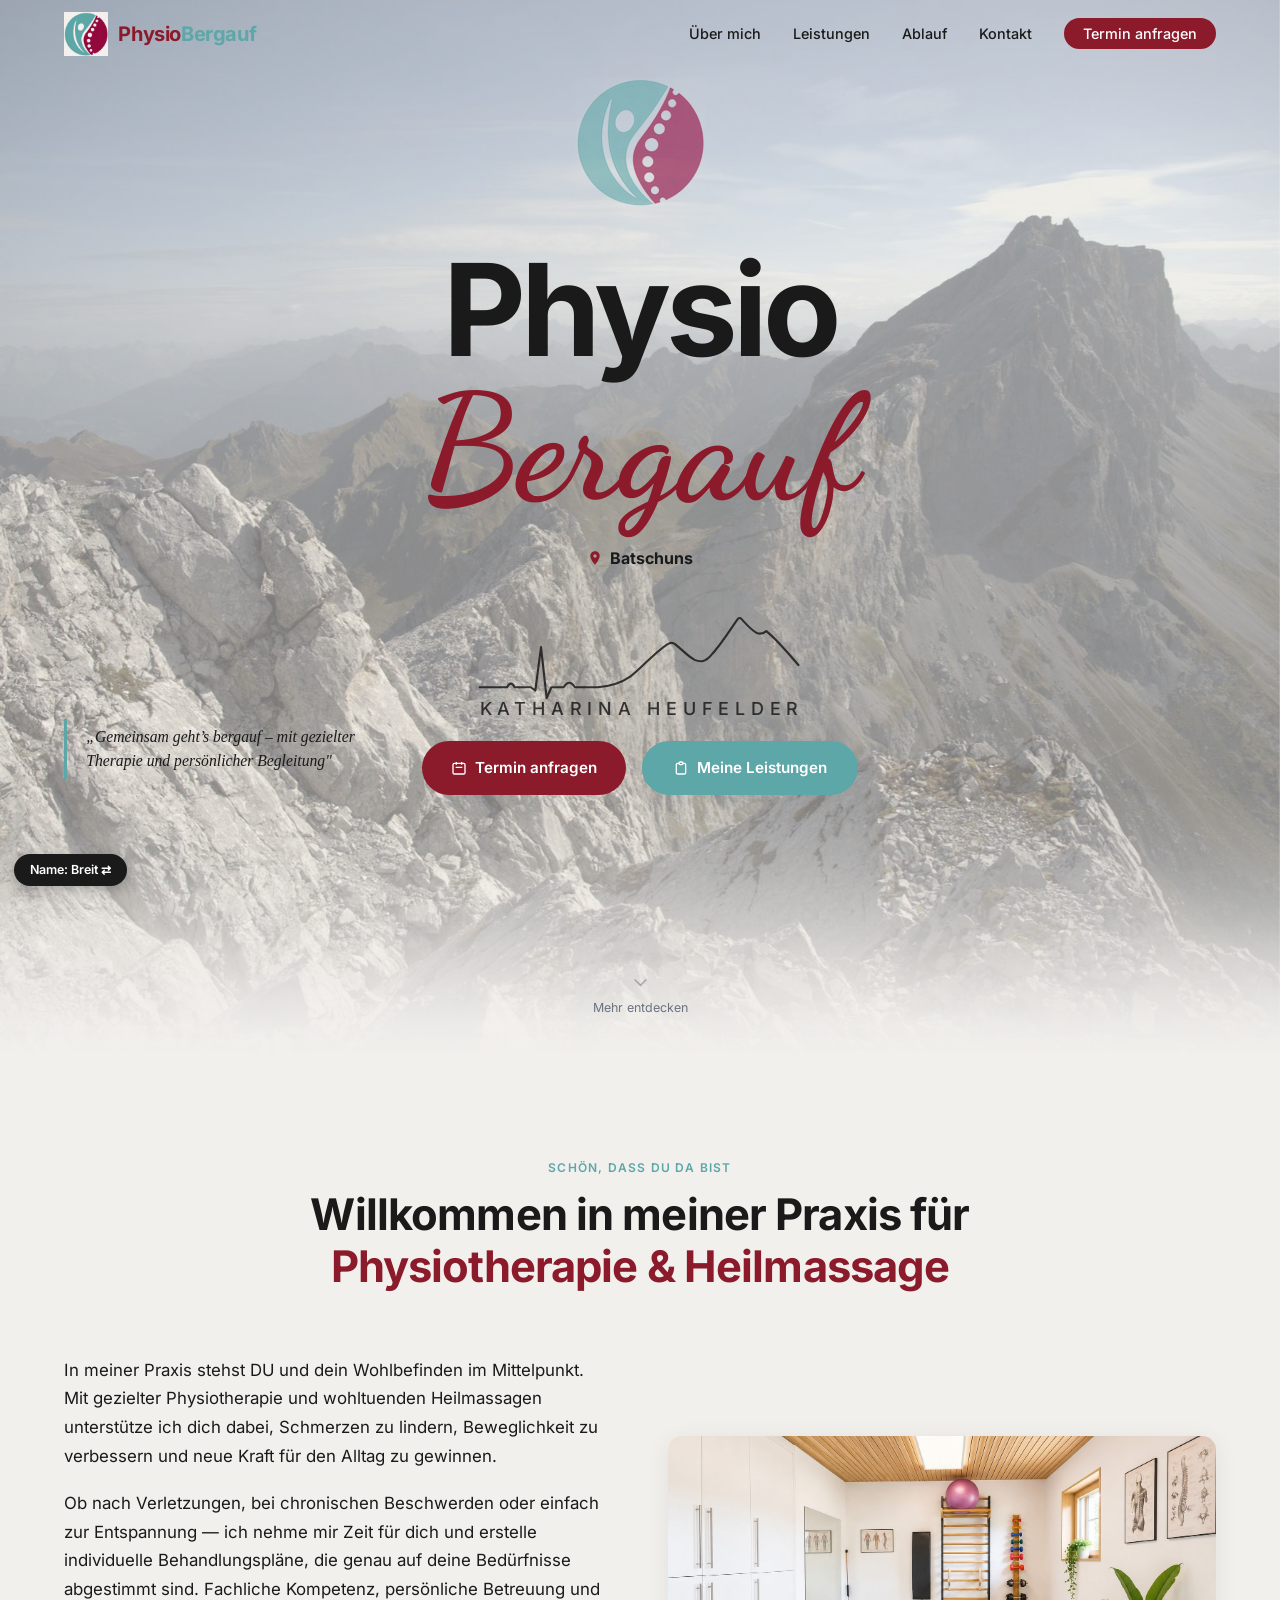
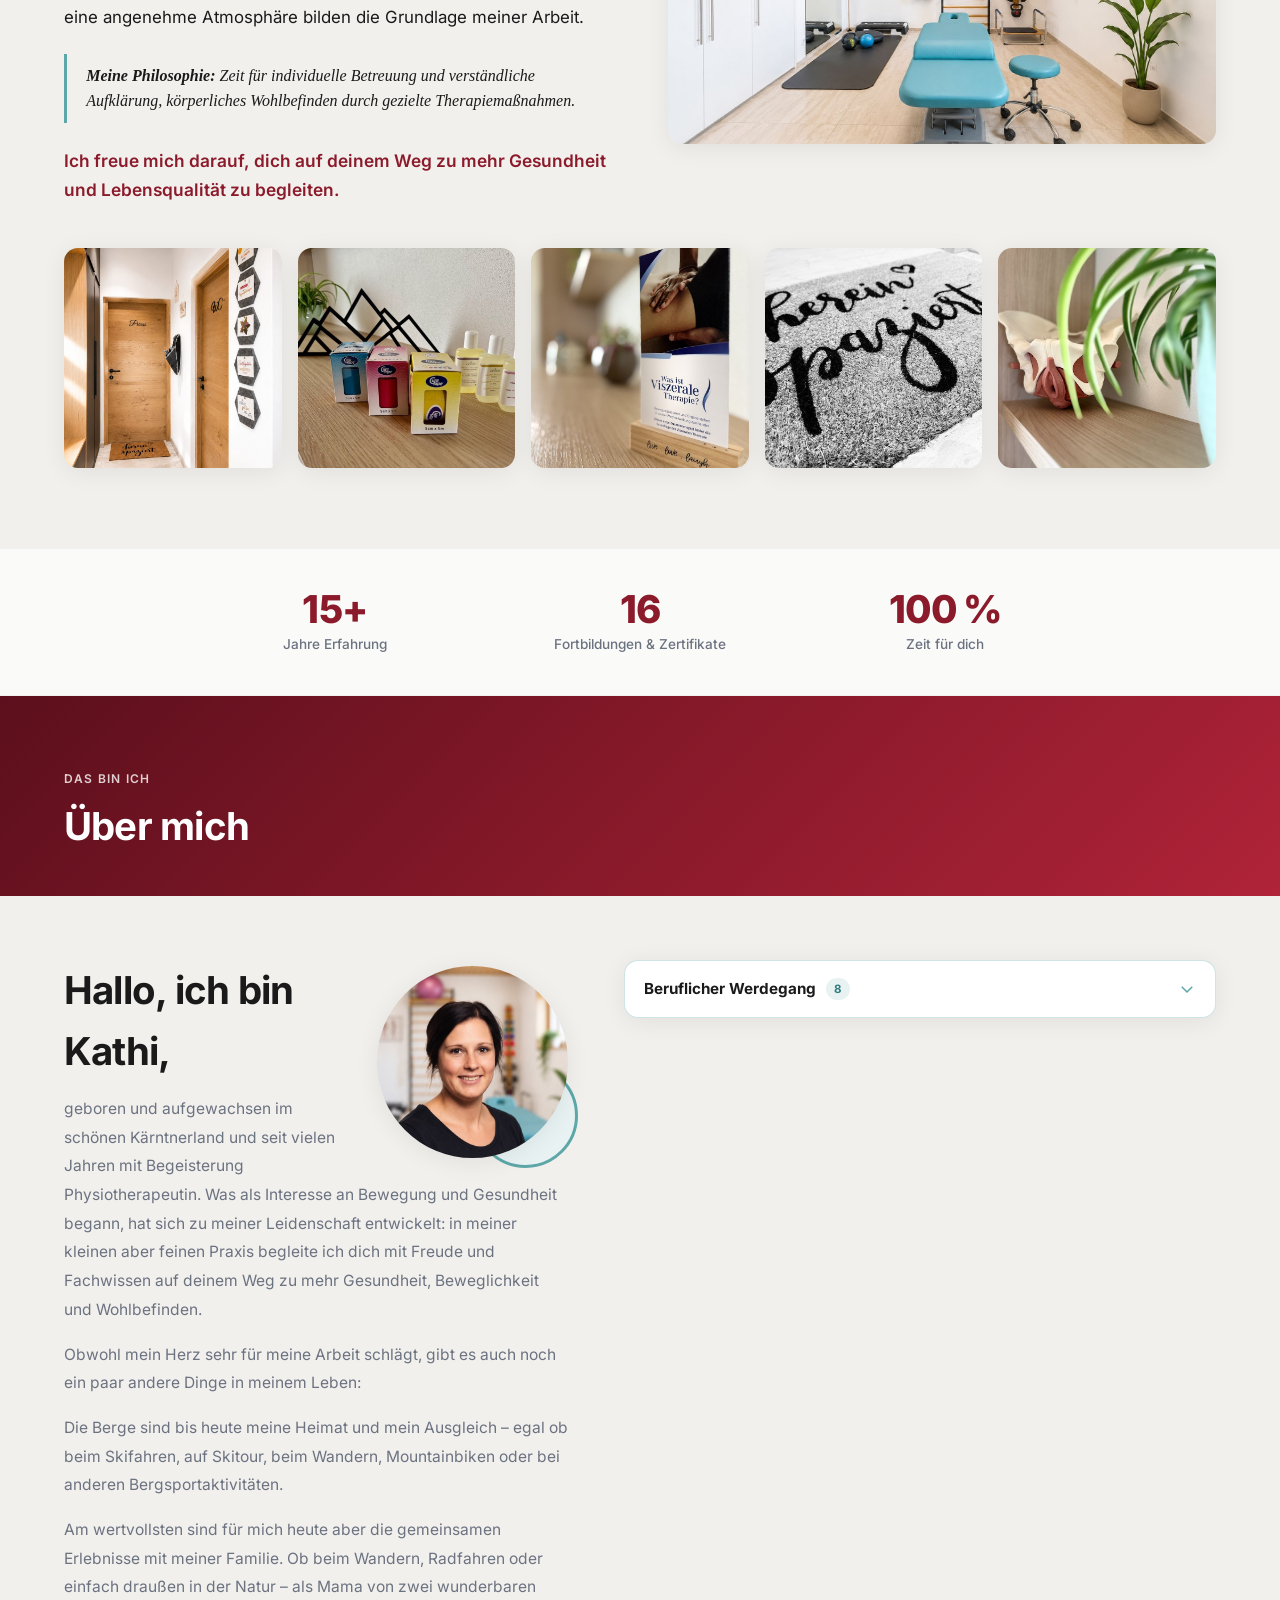
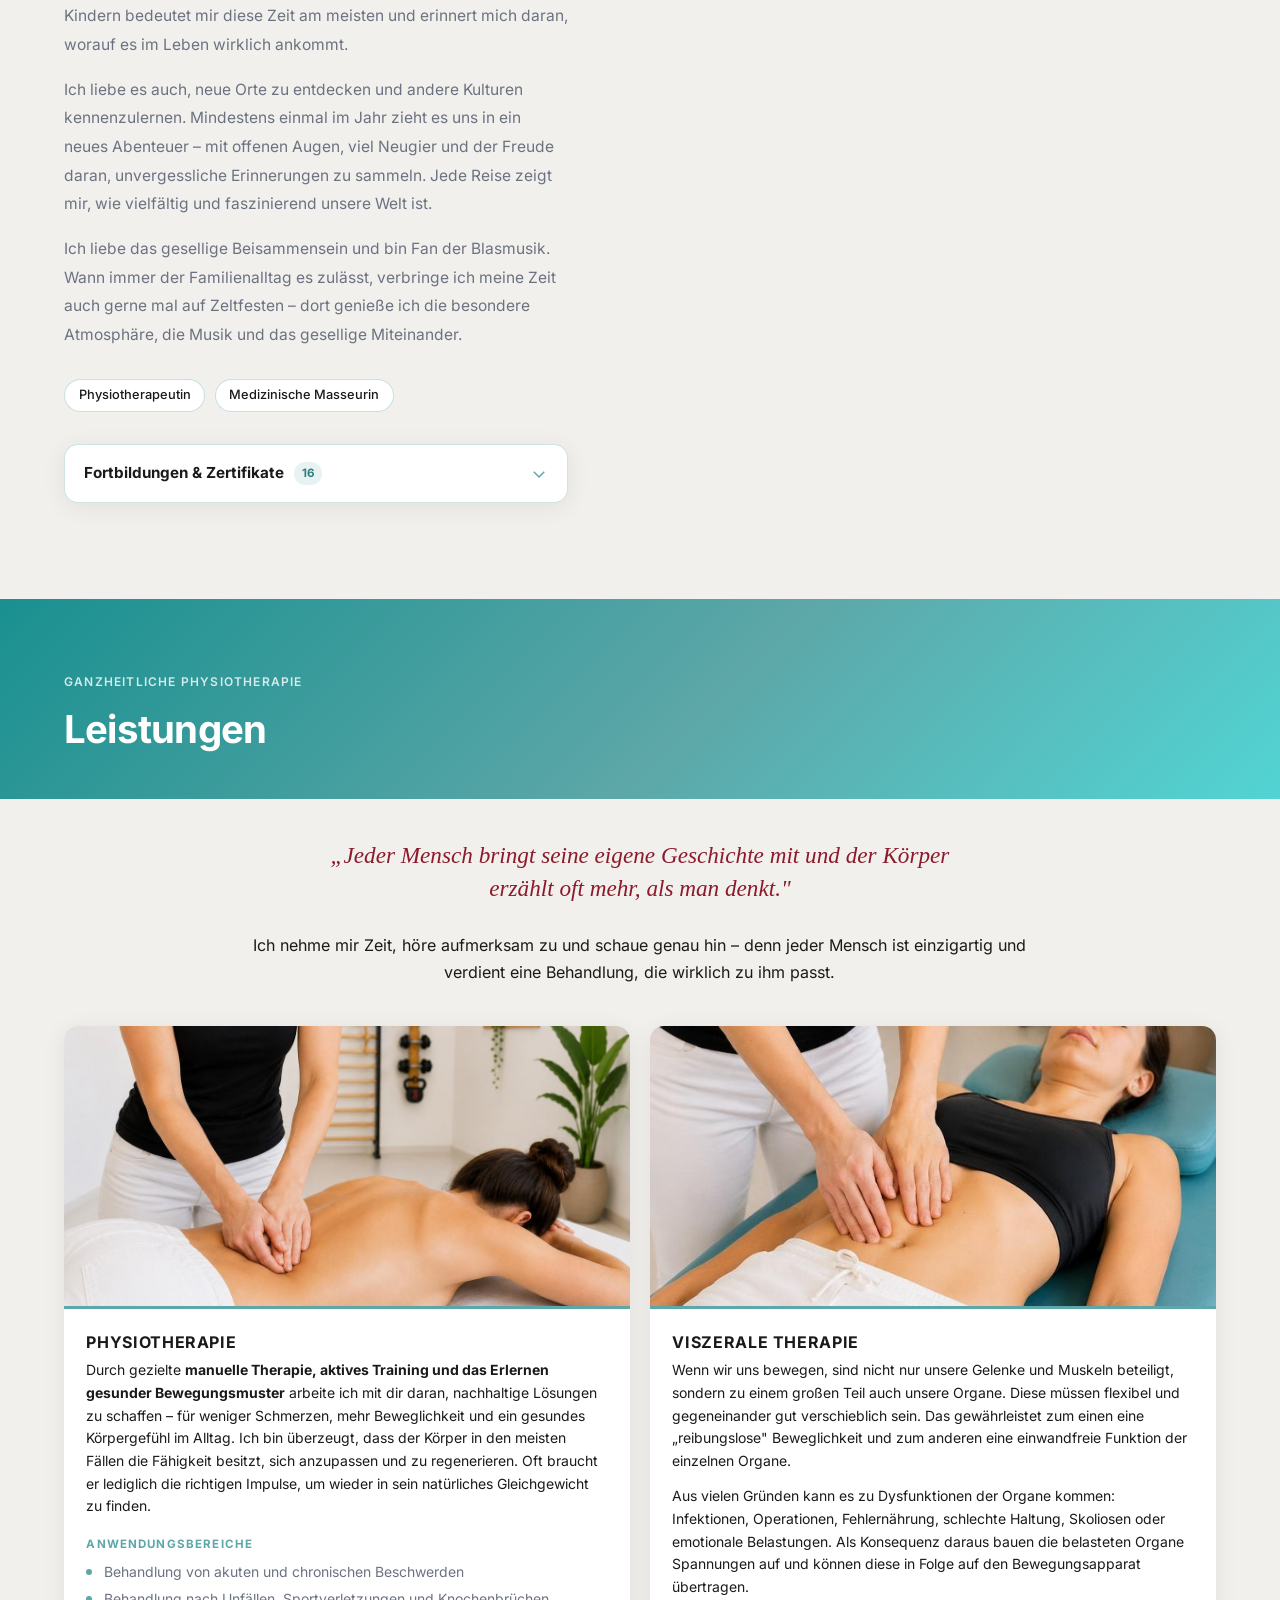
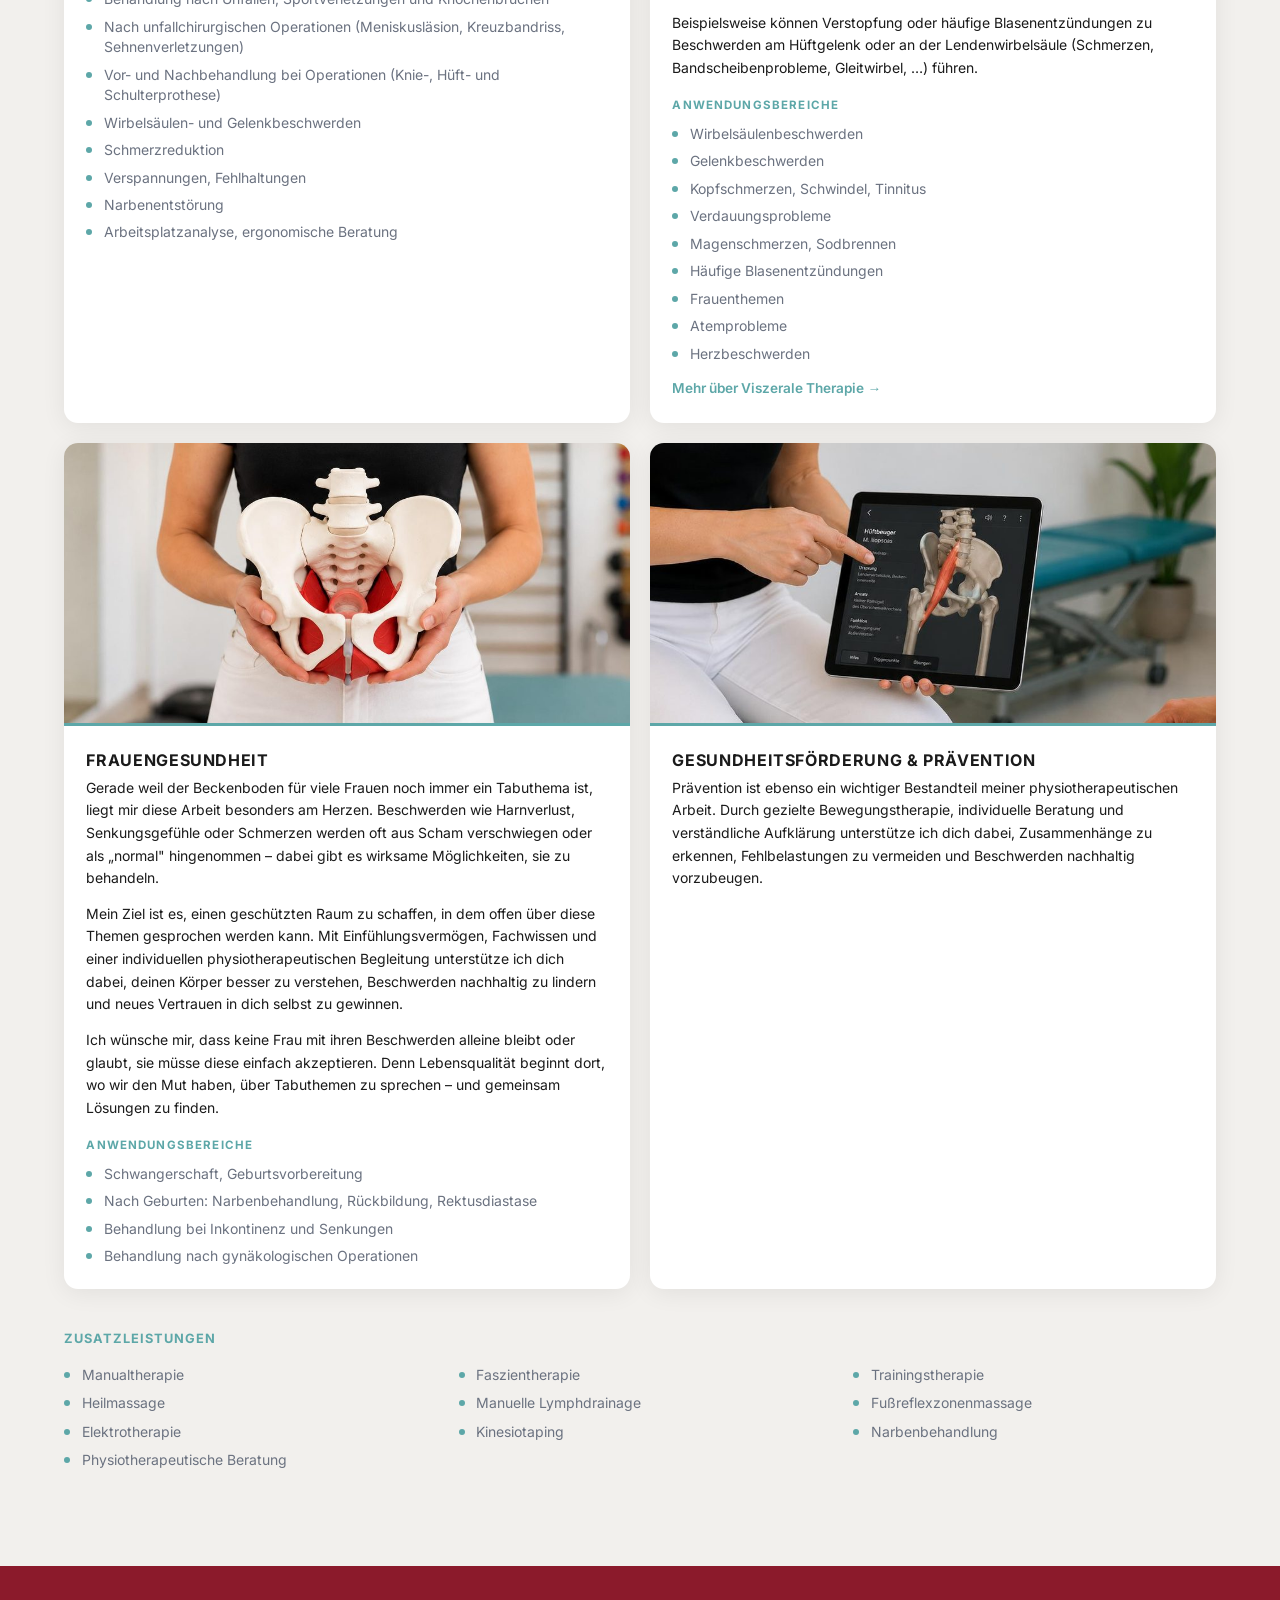
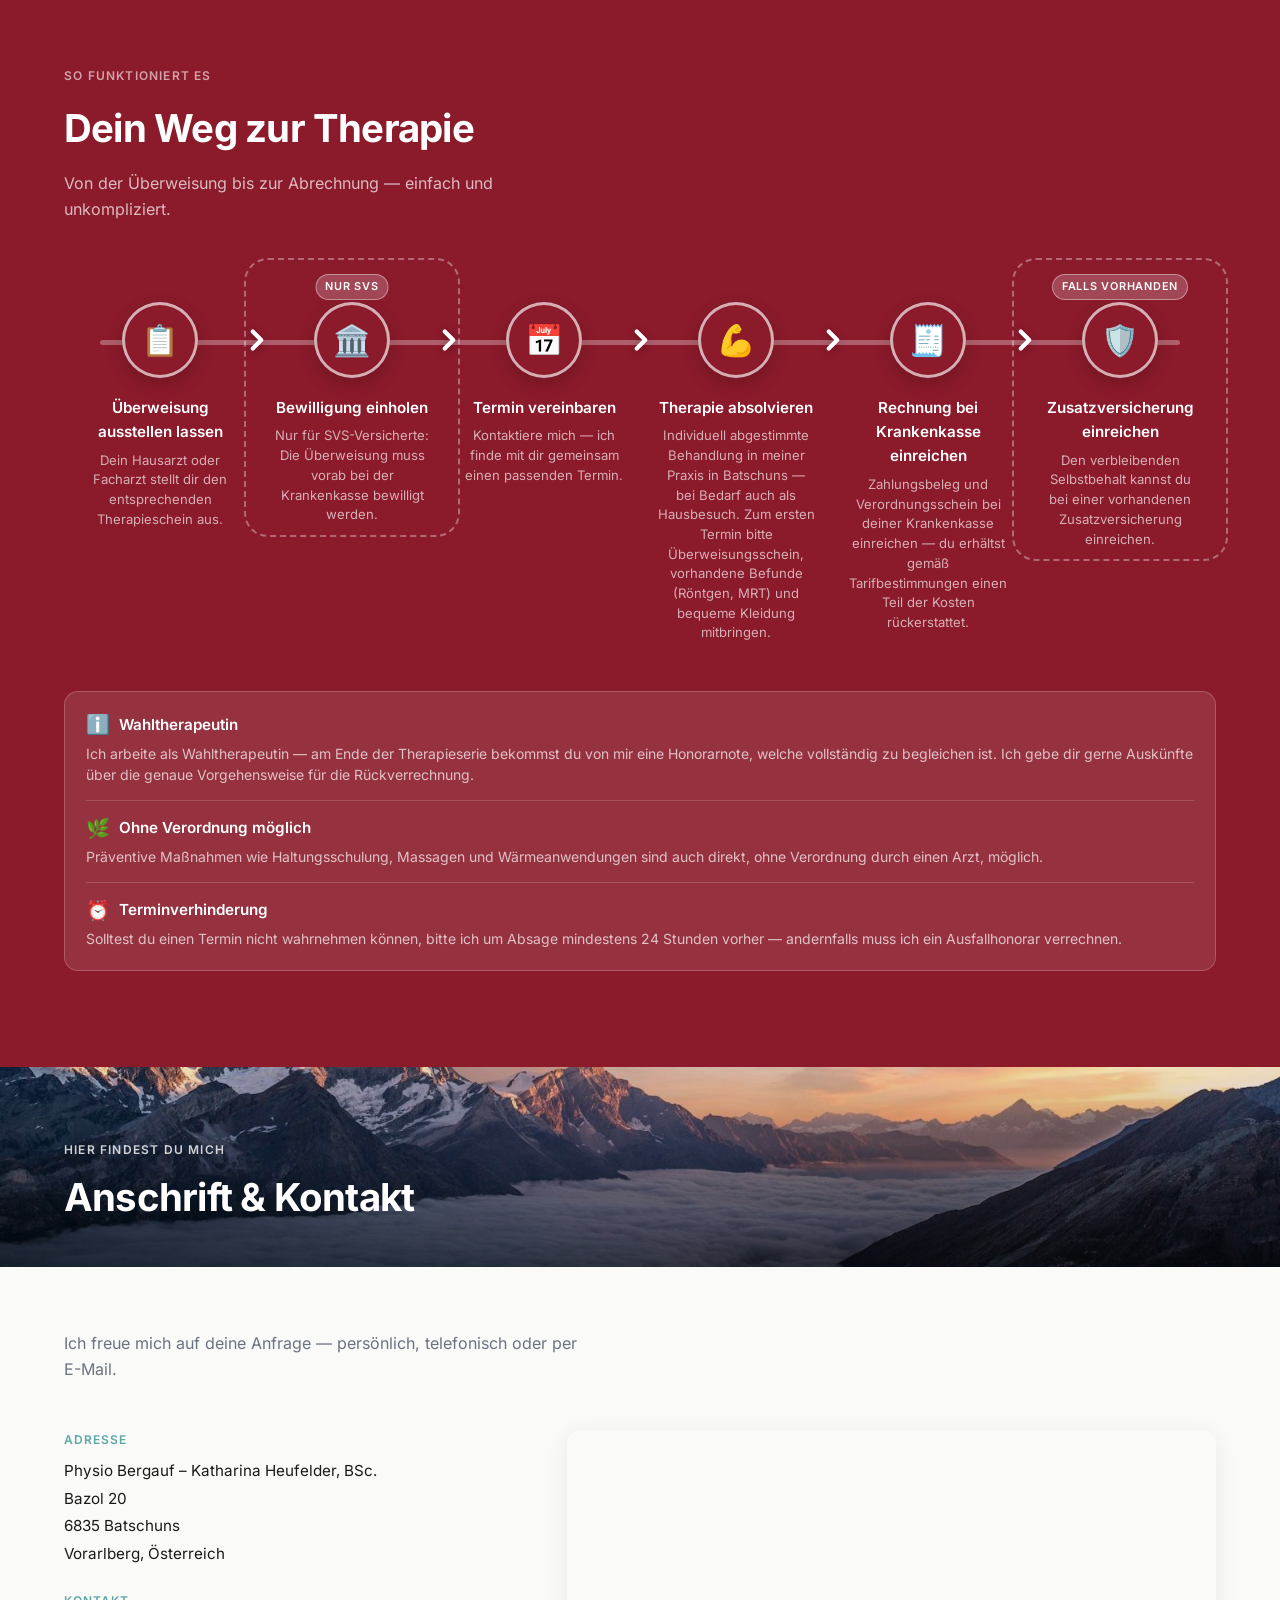
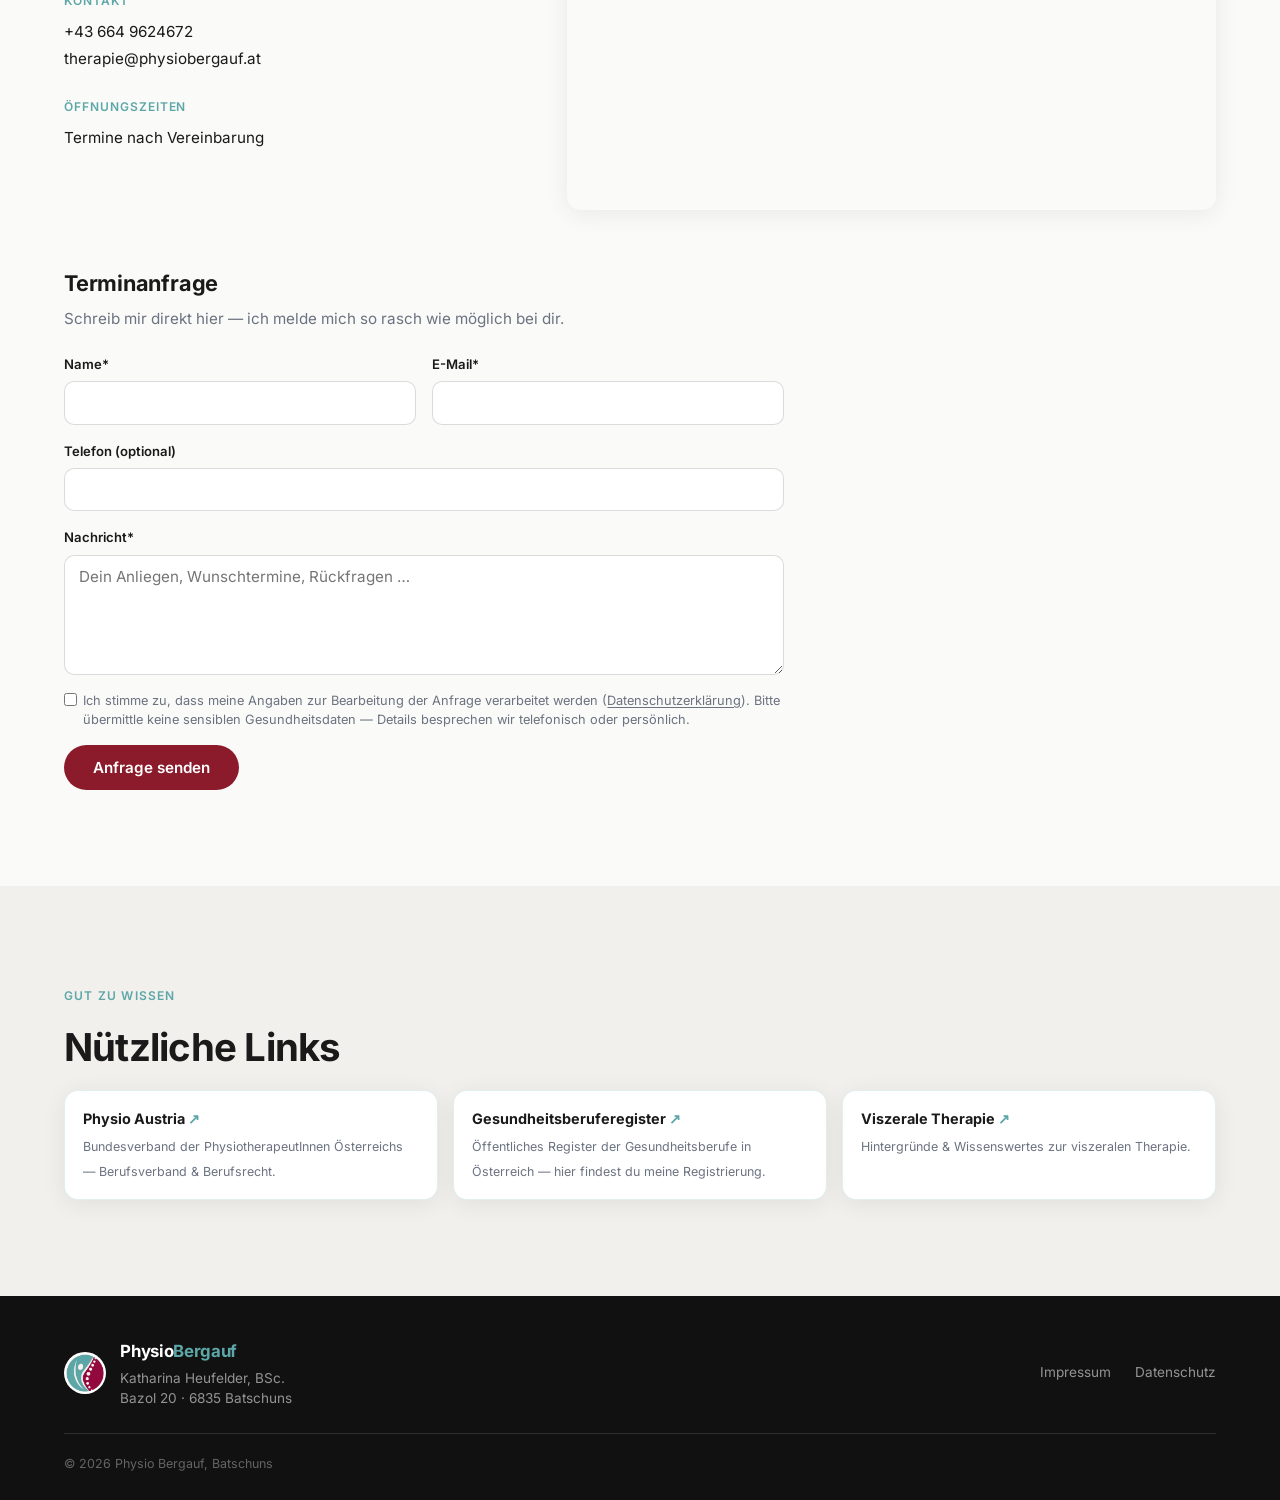
==== website/index.html @ c1986dfb "Variante B: Name auf Hoehe des Anstiegsbeginns (y=185) Co-Authored-By: Claude Fable 5 <noreply@anthr" ====
<!DOCTYPE html>
<html lang="de">
<head>
  <meta charset="UTF-8" />
  <meta name="viewport" content="width=device-width, initial-scale=1.0" />
  <title>Physio Bergauf – Physiotherapie in Batschuns</title>
  <meta name="description" content="Physio Bergauf – Praxis für Physiotherapie & Heilmassage in Batschuns, Vorarlberg. Katharina Heufelder, BSc. Wahltherapeutin · alle Kassen · Hausbesuche möglich." />
  <link rel="icon" type="image/png" href="img/logo.png" />
  <link rel="apple-touch-icon" href="img/logo.png" />
  <!-- Open Graph -->
  <meta property="og:type" content="website" />
  <meta property="og:title" content="Physio Bergauf – Physiotherapie & Heilmassage in Batschuns" />
  <meta property="og:description" content="Praxis für Physiotherapie & Heilmassage in Batschuns, Vorarlberg. Wahltherapeutin · alle Kassen · Hausbesuche möglich." />
  <meta property="og:image" content="https://berndheufelder.github.io/PHYSIObergauf/img/og-hero.jpg" />
  <meta property="og:image:width" content="1200" />
  <meta property="og:image:height" content="630" />
  <meta property="og:url" content="https://berndheufelder.github.io/PHYSIObergauf/" />
  <meta property="og:locale" content="de_AT" />
  <!-- fonts are self-hosted via css/styles.css (no Google Fonts requests) -->
  <link rel="stylesheet" href="css/styles.css?v=44" />
  <script type="application/ld+json">
  {
    "@context": "https://schema.org",
    "@type": "MedicalBusiness",
    "name": "Physio Bergauf – Katharina Heufelder",
    "description": "Praxis für Physiotherapie & Heilmassage in Batschuns, Vorarlberg",
    "url": "https://berndheufelder.github.io/PHYSIObergauf/",
    "image": "https://berndheufelder.github.io/PHYSIObergauf/img/hero.jpg",
    "logo": "https://berndheufelder.github.io/PHYSIObergauf/img/logo.png",
    "telephone": "+43 664 9624672",
    "email": "therapie@physiobergauf.at",
    "address": {
      "@type": "PostalAddress",
      "streetAddress": "Bazol 20",
      "addressLocality": "Batschuns",
      "postalCode": "6835",
      "addressRegion": "Vorarlberg",
      "addressCountry": "AT"
    },
    "geo": { "@type": "GeoCoordinates", "latitude": 47.280372, "longitude": 9.666690 },
    "medicalSpecialty": "Physiotherapy"
  }
  </script>
</head>
<body>
  <span id="nav-sentinel" aria-hidden="true"></span>

  <!-- ── Nav ── -->
  <nav id="navbar">
    <a href="#" class="nav-logo" aria-label="Physio Bergauf — zum Seitenanfang">
      <img src="img/logo.png" alt="" width="44" height="44" />
      <span class="nav-logo-text">Physio<em>Bergauf</em></span>
    </a>
    <ul class="nav-links" id="navLinks">
      <li><a href="#ueber-mich">Über mich</a></li>
      <li><a href="#leistungen">Leistungen</a></li>
      <li><a href="#ablauf">Ablauf</a></li>
      <li><a href="#kontakt">Kontakt</a></li>
      <li><a href="#terminanfrage" class="nav-cta">Termin anfragen</a></li>
    </ul>
    <button class="burger" id="burger" aria-label="Menü öffnen">
      <span></span><span></span><span></span>
    </button>
  </nav>

  <!-- ── Hero ── -->
  <section id="hero">
    <!-- background mountain image (vintage filter baked into the file) -->
    <div class="hero-bg">
      <img src="img/hero.jpg" alt="Bergpanorama Sommer" width="2000" height="1333" fetchpriority="high" decoding="async" />
    </div>

    <!-- centered stacked content (Bold layout) -->
    <div class="hero-content">
      <img class="hero-logo-outline" src="img/logo-fill-trans.png" width="256" height="256" alt="" decoding="async" />
      <h1>Physio<em>Bergauf</em></h1>
      <div class="hero-loc">
        <svg width="16" height="16" fill="currentColor" viewBox="0 0 24 24"><path d="M12 2C8.13 2 5 5.13 5 9c0 5.25 7 13 7 13s7-7.75 7-13c0-3.87-3.13-7-7-7zm0 9.5A2.5 2.5 0 1112 6.5a2.5 2.5 0 010 5z"/></svg>
        Batschuns
      </div>
      <!-- Puls-Linie geht in Bergsilhouette über — Gesundheit trifft Bergauf -->
      <svg class="hero-art" viewBox="0 0 700 252" fill="none" aria-hidden="true">
        <path d="M10 185 H68
                 Q76 170 84 185 H118
                 L128 192 L140 100 L152 208 L162 185 H188
                 Q200 166 212 185 H260
                 C290 183 310 176 330 162
                 C355 143 380 112 408 94
                 C414 90 420 90 425 94
                 C440 106 452 120 466 127
                 C480 133 488 130 500 118
                 C520 97 538 68 556 42
                 C559 38 562 37 565 40
                 C576 52 586 64 598 70
                 C606 73 612 71 618 66
                 C640 84 664 112 686 138"
              stroke="#1A1A1A" stroke-width="4.5" stroke-linecap="round" stroke-linejoin="round" />
        <!-- Name-Varianten (Toggle unten links): A breit unter der Linie, B unterm Berg rechts -->
        <text class="hero-art-name art-name-a" x="10" y="243" textLength="676" lengthAdjust="spacing">KATHARINA HEUFELDER</text>
        <text class="hero-art-name art-name-b" x="686" y="185" text-anchor="end" textLength="346" lengthAdjust="spacing">KATHARINA HEUFELDER</text>
      </svg>
      <div class="btn-group">
        <a href="#terminanfrage" class="btn-primary">
          <svg width="16" height="16" fill="none" stroke="currentColor" stroke-width="2" viewBox="0 0 24 24"><path d="M8 7V3m8 4V3m-9 8h10M5 21h14a2 2 0 002-2V7a2 2 0 00-2-2H5a2 2 0 00-2 2v12a2 2 0 002 2z"/></svg>
          Termin anfragen
        </a>
        <a href="#leistungen" class="btn-secondary">
          <svg width="16" height="16" fill="none" stroke="currentColor" stroke-width="2" viewBox="0 0 24 24"><path d="M9 5H7a2 2 0 00-2 2v12a2 2 0 002 2h10a2 2 0 002-2V7a2 2 0 00-2-2h-2M9 5a2 2 0 002 2h2a2 2 0 002-2M9 5a2 2 0 012-2h2a2 2 0 012 2"/></svg>
          Meine Leistungen
        </a>
      </div>
    </div>

    <blockquote class="hero-quote-box">„Gemeinsam geht’s bergauf – mit gezielter Therapie und persönlicher Begleitung"</blockquote>

    <a href="#willkommen" class="hero-scroll">
      <svg width="20" height="20" fill="none" stroke="currentColor" stroke-width="2" viewBox="0 0 24 24"><path d="M19 9l-7 7-7-7"/></svg>
      Mehr entdecken
    </a>
  </section>

  <!-- ── Willkommen ── -->
  <section id="willkommen" class="collapsible">
    <div class="willkommen-content">
      <div class="willkommen-head">
        <div class="section-label">Schön, dass du da bist</div>
        <h2 class="section-title willkommen-title">Willkommen in meiner Praxis für<br><em>Physiotherapie &amp; Heilmassage</em></h2>
      </div>
      <div class="willkommen-img">
        <img src="img/praxis-raum.jpg" width="1536" height="1024" loading="lazy" decoding="async"
          alt="Heller Behandlungsraum der Praxis Physio Bergauf mit Therapieliege und Sprossenwand" />
      </div>
      <div class="willkommen-text">
        <p class="more-text">In meiner Praxis stehst DU und dein Wohlbefinden im Mittelpunkt. Mit gezielter Physiotherapie und wohltuenden Heilmassagen unterstütze ich dich dabei, Schmerzen zu lindern, Beweglichkeit zu verbessern und neue Kraft für den Alltag zu gewinnen.</p>
        <p class="more-text">Ob nach Verletzungen, bei chronischen Beschwerden oder einfach zur Entspannung — ich nehme mir Zeit für dich und erstelle individuelle Behandlungspläne, die genau auf deine Bedürfnisse abgestimmt sind. Fachliche Kompetenz, persönliche Betreuung und eine angenehme Atmosphäre bilden die Grundlage meiner Arbeit.</p>
        <blockquote class="einstein-quote"><strong>Meine Philosophie:</strong> Zeit für individuelle Betreuung und verständliche Aufklärung, körperliches Wohlbefinden durch gezielte Therapiemaßnahmen.</blockquote>
        <p class="willkommen-cta more-text">Ich freue mich darauf, dich auf deinem Weg zu mehr Gesundheit und Lebensqualität zu begleiten.</p>
      </div>
    </div>
    <!-- kleine Praxis-Galerie: volle Sektionsbreite; mobil eingeklappt (Mehr zeigen) -->
    <div class="willkommen-gallery" id="praxisGalerie">
      <img src="img/galerie-eingang.jpg" width="765" height="1020" loading="lazy" decoding="async"
        alt="Eingangsbereich der Praxis Physio Bergauf mit Praxistür und Fußmatte" />
      <img src="img/galerie-tape-oele.jpg" width="1100" height="825" loading="lazy" decoding="async"
        alt="Kinesiotapes und Massageöle in der Praxis" />
      <img src="img/galerie-viszeral-flyer.jpg" width="765" height="1020" loading="lazy" decoding="async"
        alt="Infoflyer: Was ist Viszerale Therapie?" />
      <img src="img/galerie-fussmatte.jpg" width="1100" height="825" loading="lazy" decoding="async"
        alt="Fußmatte mit der Aufschrift „herein spaziert" im Eingangsbereich" />
      <img src="img/galerie-beckenmodell.jpg" width="765" height="1020" loading="lazy" decoding="async"
        alt="Anatomisches Beckenmodell im Regal der Praxis" />
    </div>
    <button type="button" class="gallery-toggle" id="galleryToggle" aria-expanded="false" aria-controls="praxisGalerie">Mehr zeigen</button>
    <!-- klappt Texte + Galerie gemeinsam auf; steht aufgeklappt unter der Galerie -->
    <button class="text-toggle" type="button" data-target="willkommen" aria-expanded="false">Mehr anzeigen</button>
  </section>

  <!-- ── Fakten ── -->
  <section id="fakten">
    <div class="fakten-grid">
      <div class="fakten-item"><strong>15+</strong><span>Jahre Erfahrung</span></div>
      <div class="fakten-item"><strong>16</strong><span>Fortbildungen &amp; Zertifikate</span></div>
      <div class="fakten-item"><strong>100&thinsp;%</strong><span>Zeit für dich</span></div>
    </div>
  </section>

  <!-- ── Über mich ── -->
  <section id="ueber-mich" class="has-banner map-bg collapsible">
    <div class="section-banner banner-red">
      <div class="section-banner-overlay">
        <div class="section-label">Das bin ich</div>
        <h2 class="section-title">Über mich</h2>
      </div>
    </div>
    <!-- Handy: rundes Porträt statt Breitbanner -->
    <div class="ueber-portrait-mobile">
      <img src="img/portrait-kathi.jpg" width="600" height="600" loading="lazy" decoding="async"
        alt="Kathi in ihrer Praxis – Physiotherapeutin, Physio Bergauf" />
    </div>
    <div class="ueber-grid">
      <div class="ueber-textcol">
        <div class="ueber-text">
          <!-- Porträt rechts vom Text (ab Tablet); Handy zeigt stattdessen das runde Porträt -->
          <div class="ueber-portrait-float">
            <img src="img/portrait-kathi.jpg" width="600" height="600" loading="lazy" decoding="async"
              alt="Kathi in ihrer Praxis – Physiotherapeutin, Physio Bergauf" />
          </div>
          <!-- Kurzvorstellung: nur mobil im eingeklappten Zustand sichtbar -->
          <p class="ueber-intro-kurz">Ich bin Katharina Heufelder,<br>Physiotherapeutin und Medizinische Masseurin in Batschuns mit den Schwerpunkten Orthopädie, Traumatologie und Unfallchirurgie, Viszerale Therapie und Frauengesundheit.</p>
          <h2 class="section-title ueber-greeting more-text">Hallo, ich bin Kathi,</h2>
          <p class="more-text">geboren und aufgewachsen im schönen Kärntnerland und seit vielen Jahren mit Begeisterung Physiotherapeutin. Was als Interesse an Bewegung und Gesundheit begann, hat sich zu meiner Leidenschaft entwickelt: in meiner kleinen aber feinen Praxis begleite ich dich mit Freude und Fachwissen auf deinem Weg zu mehr Gesundheit, Beweglichkeit und Wohlbefinden.</p>
          <p class="more-text">Obwohl mein Herz sehr für meine Arbeit schlägt, gibt es auch noch ein paar andere Dinge in meinem Leben:</p>
          <p class="more-text">Die Berge sind bis heute meine Heimat und mein Ausgleich – egal ob beim Skifahren, auf Skitour, beim Wandern, Mountainbiken oder bei anderen Bergsportaktivitäten.</p>
          <p class="more-text">Am wertvollsten sind für mich heute aber die gemeinsamen Erlebnisse mit meiner Familie. Ob beim Wandern, Radfahren oder einfach draußen in der Natur – als Mama von zwei wunderbaren Kindern bedeutet mir diese Zeit am meisten und erinnert mich daran, worauf es im Leben wirklich ankommt.</p>
          <p class="more-text">Ich liebe es auch, neue Orte zu entdecken und andere Kulturen kennenzulernen. Mindestens einmal im Jahr zieht es uns in ein neues Abenteuer – mit offenen Augen, viel Neugier und der Freude daran, unvergessliche Erinnerungen zu sammeln. Jede Reise zeigt mir, wie vielfältig und faszinierend unsere Welt ist.</p>
          <p class="more-text">Ich liebe das gesellige Beisammensein und bin Fan der Blasmusik. Wann immer der Familienalltag es zulässt, verbringe ich meine Zeit auch gerne mal auf Zeltfesten – dort genieße ich die besondere Atmosphäre, die Musik und das gesellige Miteinander.</p>
          <div class="ueber-quals more-text">
            <span class="qual-tag">Physiotherapeutin</span>
            <span class="qual-tag">Medizinische Masseurin</span>
          </div>
        </div>
        <details class="fb">
          <summary>
            <span class="fb-title">Fortbildungen &amp; Zertifikate</span>
            <span class="fb-count">16</span>
            <svg class="fb-chevron" width="18" height="18" fill="none" stroke="currentColor" stroke-width="2" viewBox="0 0 24 24"><path d="M19 9l-7 7-7-7"/></svg>
          </summary>
          <ul class="fb-list">
            <li>Skoliotische Fehlhaltung – funktionelle Behandlungsansätze</li>
            <li>Narbenentstörung nach APM</li>
            <li>Medical Taping Concept</li>
            <li>Slingtraining UE &amp; OE</li>
            <li>Complex Core, Rumpfstabilisation in Training und Therapie</li>
            <li>Mulligan Concept Modul 1+2</li>
            <li>Manuelle Therapie nach Sachse, DGMM</li>
            <li>Fasziendistorsionsmodell nach Typaldos</li>
            <li>Innovative funktionelle Behandlungskonzepte für Fuß, oberes Sprunggelenk, Knie, Hüfte</li>
            <li>Viszerale Therapie &amp; integrative manuelle Behandlungsmethoden – Läsionskette Verdauungstrakt-Wirbelsäule</li>
            <li>Viszerale Therapie &amp; integrative manuelle Behandlungsmethoden – Läsionskette Thorax-BWS/HWS</li>
            <li>ESP Schulterrehabilitation</li>
            <li>Training nach der Geburt</li>
            <li>Geburtsvorbereitung</li>
            <li>Vaginale Palpation</li>
            <li>Hallux Valgus – ein multifaktorielles Bild</li>
          </ul>
        </details>
      </div>

      <div class="ueber-timelinecol">
        <div class="werdegang">
          <details class="fb">
            <summary>
              <span class="fb-title">Beruflicher Werdegang</span>
              <span class="fb-count">8</span>
              <svg class="fb-chevron" width="18" height="18" fill="none" stroke="currentColor" stroke-width="2" viewBox="0 0 24 24"><path d="M19 9l-7 7-7-7"/></svg>
            </summary>
            <ol class="vtl2">
            <li class="vtl2-year">
              <div class="vtl2-left"><div class="vtl2-item">Eigene Praxis für Physiotherapie &amp; Heilmassage in Batschuns <span class="dur">(seit 2025)</span></div></div>
              <span class="vtl2-marker">2025</span>
              <div class="vtl2-right"></div>
            </li>
            <li class="vtl2-year">
              <div class="vtl2-left"></div>
              <span class="vtl2-marker">2020/24</span>
              <div class="vtl2-right"><div class="vtl2-item">Babykarenz <span class="dur">(2020 und 2024)</span></div></div>
            </li>
            <li class="vtl2-year">
              <div class="vtl2-left"><div class="vtl2-item">Freiberufliche Tätigkeit · Gemeinschaftspraxis Physico in Innsbruck <span class="dur">(2016–2023)</span></div></div>
              <span class="vtl2-marker">2016</span>
              <div class="vtl2-right"></div>
            </li>
            <li class="vtl2-year">
              <div class="vtl2-left"></div>
              <span class="vtl2-marker">2016</span>
              <div class="vtl2-right"><div class="vtl2-item">Physiotherapeutische Betreuung SPG Innsbruck West <span class="dur">(2016)</span></div></div>
            </li>
            <li class="vtl2-year">
              <div class="vtl2-left"><div class="vtl2-item">Privatklinik Hochrum (Tirol) — stationär als auch ambulant, Praktikumskoordination <span class="dur">(2016–2020)</span></div></div>
              <span class="vtl2-marker">2016</span>
              <div class="vtl2-right"></div>
            </li>
            <li class="vtl2-year">
              <div class="vtl2-left"></div>
              <span class="vtl2-marker">2014</span>
              <div class="vtl2-right"><div class="vtl2-item">pka Innsbruck — ambulante Therapie, ambulante Wirbelsäulenreha &amp; Hausbesuche im Seniorenheim <span class="dur">(2014–2016)</span></div></div>
            </li>
            <li class="vtl2-year">
              <div class="vtl2-left"><div class="vtl2-item">Bachelorabschluss Physiotherapie · FH Gesundheit Tirol <span class="dur">(2011–2014)</span></div></div>
              <span class="vtl2-marker">2011</span>
              <div class="vtl2-right"></div>
            </li>
            <li class="vtl2-year">
              <div class="vtl2-left"></div>
              <span class="vtl2-marker">2010</span>
              <div class="vtl2-right"><div class="vtl2-item">Abschluss Med. Masseurin, med. Bademeister, Elektrotherapeutin · Ausbildungszentrum Bergler, Graz <span class="dur">(2010–2011)</span></div></div>
            </li>
            </ol>
          </details>
        </div>
      </div>
    </div>
    <!-- klappt Langtext + Werdegang + Fortbildungen gemeinsam auf (mobil) -->
    <button class="text-toggle" type="button" data-target="ueber-mich" aria-expanded="false">Mehr anzeigen</button>
  </section>

  <!-- ── Leistungen ── -->
  <section id="leistungen" class="has-banner">
    <div class="section-banner banner-teal">
      <div class="section-banner-overlay">
        <div class="section-label">Ganzheitliche Physiotherapie</div>
        <h2 class="section-title">Leistungen</h2>
      </div>
    </div>
    <div class="leistungen-intro">
      <p class="intro-quote">„Jeder Mensch bringt seine eigene Geschichte mit und der Körper erzählt oft mehr, als man denkt."</p>
      <p>Ich nehme mir Zeit, höre aufmerksam zu und schaue genau hin – denn jeder Mensch ist einzigartig und verdient eine Behandlung, die wirklich zu ihm passt.</p>
    </div>

    <div class="cat-grid">
      <div class="cat-card">
        <img class="cat-card-img" src="img/behandlung-liege.jpg" width="1200" height="800" loading="lazy" decoding="async" alt="Manuelle Therapie auf der Behandlungsliege" />
        <div class="cat-body">
          <h3><button class="cat-toggle" type="button" aria-expanded="false">Physiotherapie<span class="cat-chevron" aria-hidden="true"></span></button></h3>
          <p>Durch gezielte <strong>manuelle Therapie, aktives Training und das Erlernen gesunder Bewegungsmuster</strong> arbeite ich mit dir daran, nachhaltige Lösungen zu schaffen – für weniger Schmerzen, mehr Beweglichkeit und ein gesundes Körpergefühl im Alltag. Ich bin überzeugt, dass der Körper in den meisten Fällen die Fähigkeit besitzt, sich anzupassen und zu regenerieren. Oft braucht er lediglich die richtigen Impulse, um wieder in sein natürliches Gleichgewicht zu finden.</p>
          <h4 class="cat-list-title">Anwendungsbereiche</h4>
          <ul>
            <li>Behandlung von akuten und chronischen Beschwerden</li>
            <li>Behandlung nach Unfällen, Sportverletzungen und Knochenbrüchen</li>
            <li>Nach unfallchirurgischen Operationen (Meniskusläsion, Kreuzbandriss, Sehnenverletzungen)</li>
            <li>Vor- und Nachbehandlung bei Operationen (Knie-, Hüft- und Schulterprothese)</li>
            <li>Wirbelsäulen- und Gelenkbeschwerden</li>
            <li>Schmerzreduktion</li>
            <li>Verspannungen, Fehlhaltungen</li>
            <li>Narbenentstörung</li>
            <li>Arbeitsplatzanalyse, ergonomische Beratung</li>
          </ul>
        </div>
      </div>
      <div class="cat-card">
        <img class="cat-card-img" src="img/behandlung-viszeral.jpg" width="666" height="1000" loading="lazy" decoding="async" alt="Viszerale Therapie im Bauchbereich" />
        <div class="cat-body">
          <h3><button class="cat-toggle" type="button" aria-expanded="false">Viszerale Therapie<span class="cat-chevron" aria-hidden="true"></span></button></h3>
          <p>Wenn wir uns bewegen, sind nicht nur unsere Gelenke und Muskeln beteiligt, sondern zu einem großen Teil auch unsere Organe. Diese müssen flexibel und gegeneinander gut verschieblich sein. Das gewährleistet zum einen eine „reibungslose" Beweglichkeit und zum anderen eine einwandfreie Funktion der einzelnen Organe.</p>
          <p>Aus vielen Gründen kann es zu Dysfunktionen der Organe kommen: Infektionen, Operationen, Fehlernährung, schlechte Haltung, Skoliosen oder emotionale Belastungen. Als Konsequenz daraus bauen die belasteten Organe Spannungen auf und können diese in Folge auf den Bewegungsapparat übertragen.</p>
          <p>Beispielsweise können Verstopfung oder häufige Blasenentzündungen zu Beschwerden am Hüftgelenk oder an der Lendenwirbelsäule (Schmerzen, Bandscheibenprobleme, Gleitwirbel, …) führen.</p>
          <h4 class="cat-list-title">Anwendungsbereiche</h4>
          <ul>
            <li>Wirbelsäulenbeschwerden</li>
            <li>Gelenkbeschwerden</li>
            <li>Kopfschmerzen, Schwindel, Tinnitus</li>
            <li>Verdauungsprobleme</li>
            <li>Magenschmerzen, Sodbrennen</li>
            <li>Häufige Blasenentzündungen</li>
            <li>Frauenthemen</li>
            <li>Atemprobleme</li>
            <li>Herzbeschwerden</li>
          </ul>
          <a class="cat-link" href="https://viszerale-therapie.at" target="_blank" rel="noopener">Mehr über Viszerale Therapie →</a>
        </div>
      </div>
      <div class="cat-card">
        <img class="cat-card-img" src="img/anatomie-becken.jpg" width="1000" height="750" loading="lazy" decoding="async" alt="Anatomisches Becken-Modell – Beckenboden" />
        <div class="cat-body">
          <h3><button class="cat-toggle" type="button" aria-expanded="false">Frauengesundheit<span class="cat-chevron" aria-hidden="true"></span></button></h3>
          <p>Gerade weil der Beckenboden für viele Frauen noch immer ein Tabuthema ist, liegt mir diese Arbeit besonders am Herzen. Beschwerden wie Harnverlust, Senkungsgefühle oder Schmerzen werden oft aus Scham verschwiegen oder als „normal" hingenommen – dabei gibt es wirksame Möglichkeiten, sie zu behandeln.</p>
          <p>Mein Ziel ist es, einen geschützten Raum zu schaffen, in dem offen über diese Themen gesprochen werden kann. Mit Einfühlungsvermögen, Fachwissen und einer individuellen physiotherapeutischen Begleitung unterstütze ich dich dabei, deinen Körper besser zu verstehen, Beschwerden nachhaltig zu lindern und neues Vertrauen in dich selbst zu gewinnen.</p>
          <p>Ich wünsche mir, dass keine Frau mit ihren Beschwerden alleine bleibt oder glaubt, sie müsse diese einfach akzeptieren. Denn Lebensqualität beginnt dort, wo wir den Mut haben, über Tabuthemen zu sprechen – und gemeinsam Lösungen zu finden.</p>
          <h4 class="cat-list-title">Anwendungsbereiche</h4>
          <ul>
            <li>Schwangerschaft, Geburtsvorbereitung</li>
            <li>Nach Geburten: Narbenbehandlung, Rückbildung, Rektusdiastase</li>
            <li>Behandlung bei Inkontinenz und Senkungen</li>
            <li>Behandlung nach gynäkologischen Operationen</li>
          </ul>
        </div>
      </div>
      <div class="cat-card">
        <img class="cat-card-img" src="img/behandlung-beratung.jpg" width="900" height="1200" loading="lazy" decoding="async" alt="Verständliche Aufklärung mit Anatomie-App am Tablet" />
        <div class="cat-body">
          <h3><button class="cat-toggle" type="button" aria-expanded="false">Gesundheitsförderung &amp; Prävention<span class="cat-chevron" aria-hidden="true"></span></button></h3>
          <p>Prävention ist ebenso ein wichtiger Bestandteil meiner physiotherapeutischen Arbeit. Durch gezielte Bewegungstherapie, individuelle Beratung und verständliche Aufklärung unterstütze ich dich dabei, Zusammenhänge zu erkennen, Fehlbelastungen zu vermeiden und Beschwerden nachhaltig vorzubeugen.</p>
        </div>
      </div>
    </div>
    <div class="zusatz">
      <h3>Zusatzleistungen</h3>
      <ul class="zusatz-list">
        <li>Manualtherapie</li>
        <li>Faszientherapie</li>
        <li>Trainingstherapie</li>
        <li>Heilmassage</li>
        <li>Manuelle Lymphdrainage</li>
        <li>Fußreflexzonenmassage</li>
        <li>Elektrotherapie</li>
        <li>Kinesiotaping</li>
        <li>Narbenbehandlung</li>
        <li>Physiotherapeutische Beratung</li>
      </ul>
    </div>
  </section>

  <!-- ── Ablauf ── -->
  <section id="ablauf">
    <div class="section-label">So funktioniert es</div>
    <h2 class="section-title">Dein Weg zur Therapie</h2>
    <p class="section-sub">Von der Überweisung bis zur Abrechnung — einfach und unkompliziert.</p>
    <div class="steps">
      <div class="step">
        <div class="step-num">📋</div>
        <div>
          <h3>Überweisung ausstellen lassen</h3>
          <p>Dein Hausarzt oder Facharzt stellt dir den entsprechenden Therapieschein aus.</p>
        </div>
        <span class="step-arrow" aria-hidden="true"><svg viewBox="0 0 24 24" fill="none" stroke="currentColor" stroke-width="3" stroke-linecap="round" stroke-linejoin="round"><path d="M6 9l6 6 6-6"/></svg></span>
      </div>
      <div class="step step-optional">
        <div class="step-num">🏛️</div>
        <div>
          <span class="step-badge">Nur SVS</span>
          <h3>Bewilligung einholen</h3>
          <p>Nur für SVS-Versicherte: Die Überweisung muss vorab bei der Krankenkasse bewilligt werden.</p>
        </div>
        <span class="step-arrow" aria-hidden="true"><svg viewBox="0 0 24 24" fill="none" stroke="currentColor" stroke-width="3" stroke-linecap="round" stroke-linejoin="round"><path d="M6 9l6 6 6-6"/></svg></span>
      </div>
      <div class="step">
        <div class="step-num">📅</div>
        <div>
          <h3>Termin vereinbaren</h3>
          <p>Kontaktiere mich — ich finde mit dir gemeinsam einen passenden Termin.</p>
        </div>
        <span class="step-arrow" aria-hidden="true"><svg viewBox="0 0 24 24" fill="none" stroke="currentColor" stroke-width="3" stroke-linecap="round" stroke-linejoin="round"><path d="M6 9l6 6 6-6"/></svg></span>
      </div>
      <div class="step">
        <div class="step-num">💪</div>
        <div>
          <h3>Therapie absolvieren</h3>
          <p>Individuell abgestimmte Behandlung in meiner Praxis in Batschuns — bei Bedarf auch als Hausbesuch. Zum ersten Termin bitte Überweisungsschein, vorhandene Befunde (Röntgen, MRT) und bequeme Kleidung mitbringen.</p>
        </div>
        <span class="step-arrow" aria-hidden="true"><svg viewBox="0 0 24 24" fill="none" stroke="currentColor" stroke-width="3" stroke-linecap="round" stroke-linejoin="round"><path d="M6 9l6 6 6-6"/></svg></span>
      </div>
      <div class="step">
        <div class="step-num">🧾</div>
        <div>
          <h3>Rechnung bei Krankenkasse einreichen</h3>
          <p>Zahlungsbeleg und Verordnungsschein bei deiner Krankenkasse einreichen — du erhältst gemäß Tarifbestimmungen einen Teil der Kosten rückerstattet.</p>
        </div>
        <span class="step-arrow" aria-hidden="true"><svg viewBox="0 0 24 24" fill="none" stroke="currentColor" stroke-width="3" stroke-linecap="round" stroke-linejoin="round"><path d="M6 9l6 6 6-6"/></svg></span>
      </div>
      <div class="step step-optional">
        <div class="step-num">🛡️</div>
        <div>
          <span class="step-badge">Falls vorhanden</span>
          <h3>Zusatzversicherung einreichen</h3>
          <p>Den verbleibenden Selbstbehalt kannst du bei einer vorhandenen Zusatzversicherung einreichen.</p>
        </div>
      </div>
    </div>

    <div class="ablauf-cards">
      <div class="ablauf-card">
        <h3><span class="ablauf-card-icon">ℹ️</span>Wahltherapeutin</h3>
        <p>Ich arbeite als Wahltherapeutin — am Ende der Therapieserie bekommst du von mir eine Honorarnote, welche vollständig zu begleichen ist. Ich gebe dir gerne Auskünfte über die genaue Vorgehensweise für die Rückverrechnung.</p>
      </div>
      <div class="ablauf-card">
        <h3><span class="ablauf-card-icon">🌿</span>Ohne Verordnung möglich</h3>
        <p>Präventive Maßnahmen wie Haltungsschulung, Massagen und Wärmeanwendungen sind auch direkt, ohne Verordnung durch einen Arzt, möglich.</p>
      </div>
      <div class="ablauf-card">
        <h3><span class="ablauf-card-icon">⏰</span>Terminverhinderung</h3>
        <p>Solltest du einen Termin nicht wahrnehmen können, bitte ich um Absage mindestens 24 Stunden vorher — andernfalls muss ich ein Ausfallhonorar verrechnen.</p>
      </div>
    </div>
  </section>

  <!-- ── Kontakt ── -->
  <section id="kontakt" class="has-banner">
    <div class="section-banner banner-photo">
      <img src="img/anschrift-berge.jpg" width="1600" height="500" loading="lazy" decoding="async"
        alt="Alpenlandschaft in Vorarlberg – Heimat von Physio Bergauf" />
      <div class="section-banner-overlay">
        <div class="section-label">Hier findest du mich</div>
        <h2 class="section-title">Anschrift &amp; Kontakt</h2>
      </div>
    </div>
    <p class="section-sub">Ich freue mich auf deine Anfrage — persönlich, telefonisch oder per E-Mail.</p>
    <div class="kontakt-grid">
      <div class="kontakt-info">
        <div class="kontakt-block">
          <h3>Adresse</h3>
          <p>Physio Bergauf – Katharina Heufelder, BSc.<br>Bazol 20<br>6835 Batschuns<br>Vorarlberg, Österreich</p>
        </div>
        <div class="kontakt-block">
          <h3>Kontakt</h3>
          <p>
            <a href="tel:+436649624672">+43 664 9624672</a><br>
            <a href="mailto:therapie@physiobergauf.at">therapie@physiobergauf.at</a>
          </p>
        </div>
        <div class="kontakt-block">
          <h3>Öffnungszeiten</h3>
          <p>Termine nach Vereinbarung</p>
        </div>
      </div>
      <div class="map-wrap">
        <iframe
          title="Batschuns Karte"
          src="https://www.openstreetmap.org/export/embed.html?bbox=9.6570%2C47.2762%2C9.6765%2C47.2845&layer=mapnik&marker=47.280372%2C9.666690"
          loading="lazy"
          allowfullscreen>
        </iframe>
      </div>
    </div>

    <!-- ── Terminanfrage (on-page form — no mail client needed) ── -->
    <div class="anfrage" id="terminanfrage">
      <h3>Terminanfrage</h3>
      <p class="anfrage-sub">Schreib mir direkt hier — ich melde mich so rasch wie möglich bei dir.</p>
      <form id="anfrageForm" action="https://formsubmit.co/therapie@physiobergauf.at" method="POST">
        <input type="hidden" name="_subject" value="Terminanfrage über physiobergauf.at" />
        <input type="hidden" name="_template" value="table" />
        <input type="hidden" name="_captcha" value="false" />
        <input type="text" name="_honey" style="display:none" tabindex="-1" autocomplete="off" />
        <div class="form-row">
          <label>Name*
            <input type="text" name="Name" required autocomplete="name" />
          </label>
          <label>E-Mail*
            <input type="email" name="E-Mail" required autocomplete="email" />
          </label>
        </div>
        <label>Telefon (optional)
          <input type="tel" name="Telefon" autocomplete="tel" />
        </label>
        <label>Nachricht*
          <textarea name="Nachricht" required placeholder="Dein Anliegen, Wunschtermine, Rückfragen …"></textarea>
        </label>
        <label class="consent">
          <input type="checkbox" required />
          <span>Ich stimme zu, dass meine Angaben zur Bearbeitung der Anfrage verarbeitet werden (<a href="datenschutz.html">Datenschutzerklärung</a>). Bitte übermittle keine sensiblen Gesundheitsdaten — Details besprechen wir telefonisch oder persönlich.</span>
        </label>
        <button type="submit" class="btn-primary">Anfrage senden</button>
        <p class="form-status" id="formStatus" role="status"></p>
      </form>
    </div>
  </section>

  <!-- ── Nützliche Links ── -->
  <section id="links">
    <div class="section-label">Gut zu wissen</div>
    <h2 class="section-title">Nützliche Links</h2>
    <div class="links-grid">
      <a class="link-card" href="https://www.physioaustria.at" target="_blank" rel="noopener">
        <strong>Physio Austria</strong>
        <span>Bundesverband der PhysiotherapeutInnen Österreichs — Berufsverband &amp; Berufsrecht.</span>
      </a>
      <a class="link-card" href="https://gbr-public.ehealth.gv.at" target="_blank" rel="noopener">
        <strong>Gesundheitsberuferegister</strong>
        <span>Öffentliches Register der Gesundheitsberufe in Österreich — hier findest du meine Registrierung.</span>
      </a>
      <a class="link-card" href="https://viszerale-therapie.at" target="_blank" rel="noopener">
        <strong>Viszerale Therapie</strong>
        <span>Hintergründe &amp; Wissenswertes zur viszeralen Therapie.</span>
      </a>
    </div>
  </section>

  <!-- ── Footer ── -->
  <footer>
    <div class="footer-main">
      <div class="footer-brand">
        <img src="img/logo.png" alt="" width="42" height="42" loading="lazy" />
        <div>
          <strong>Physio<em>Bergauf</em></strong>
          <p>Katharina Heufelder, BSc.<br>Bazol 20 · 6835 Batschuns</p>
        </div>
      </div>
      <div class="footer-links">
        <a href="impressum.html">Impressum</a>
        <a href="datenschutz.html">Datenschutz</a>
      </div>
    </div>
    <div class="footer-bottom">© 2026 Physio Bergauf, Batschuns</div>
  </footer>

  <!-- mobile quick-contact bar (visible ≤640px) -->
  <div class="quick-contact">
    <a href="tel:+436649624672">
      <svg viewBox="0 0 24 24" fill="none" stroke="currentColor" stroke-width="2" stroke-linecap="round" stroke-linejoin="round"><path d="M3 5a2 2 0 012-2h3.28a1 1 0 01.948.684l1.498 4.493a1 1 0 01-.502 1.21l-2.257 1.13a11.042 11.042 0 005.516 5.516l1.13-2.257a1 1 0 011.21-.502l4.493 1.498a1 1 0 01.684.949V19a2 2 0 01-2 2h-1C9.716 21 3 14.284 3 6V5z"/></svg>
      Anrufen
    </a>
    <a href="#terminanfrage">
      <svg viewBox="0 0 24 24" fill="none" stroke="currentColor" stroke-width="2" stroke-linecap="round" stroke-linejoin="round"><path d="M8 7V3m8 4V3m-9 8h10M5 21h14a2 2 0 002-2V7a2 2 0 00-2-2H5a2 2 0 00-2 2v12a2 2 0 002 2z"/></svg>
      Anfrage
    </a>
  </div>

  <script defer src="js/main.js?v=13"></script>
  <!-- TEMPORÄR: Umschalter Name-Position -->
  <button class="name-ab-toggle" id="nameAb" type="button">Name: Breit ⇄</button>
  <script>
    (function () {
      var modes = [
        [[], 'Name: Breit ⇄'],
        [['hero-name-b'], 'Name: Unterm Berg ⇄'],
        [['hero-name-b', 'hero-no-quote'], 'Unterm Berg, ohne Zitat ⇄']
      ];
      var i = 0, btn = document.getElementById('nameAb');
      btn.addEventListener('click', function () {
        document.body.classList.remove('hero-name-b', 'hero-no-quote');
        i = (i + 1) % modes.length;
        modes[i][0].forEach(function (c) { document.body.classList.add(c); });
        btn.textContent = modes[i][1];
      });
    })();
  </script>
</body>
</html>
---- website/css/styles.css ----
/* ── Self-hosted fonts (variable, latin subset) — no Google Fonts requests (DSGVO) ── */
@font-face {
  font-family: 'Inter';
  font-style: normal;
  font-weight: 300 800;
  font-display: swap;
  src: url('../fonts/inter-var.woff2') format('woff2');
}
@font-face {
  font-family: 'Dancing Script';
  font-style: normal;
  font-weight: 600 700;
  font-display: swap;
  src: url('../fonts/dancing-script-var.woff2') format('woff2');
}

/* ── Reset & Base ── */
*, *::before, *::after { box-sizing: border-box; margin: 0; padding: 0; }
html { scroll-behavior: smooth; scroll-padding-top: 68px; }
body {
  font-family: 'Inter', sans-serif;
  background: #FAFAF8;
  color: #1A1A1A;
  line-height: 1.6;
}

/* ── Design Tokens ── */
:root {
  --red:    #8B1A2B;
  --red-dk: #6B1220;
  --red-btn:  #8B1A2B;   /* buttons & logo — zurück auf Original-Bordeaux */
  --teal-btn: #5DA7A8;   /* buttons & logo — zurück auf Original-Türkis */
  --teal:   #5DA7A8;
  --teal-lt:#E8F2F2;
  --bg:     #FAFAF8;
  --bg2:    #F2F0ED;
  --txt:    #1A1A1A;
  --muted:  #6B7280;
  --radius: 14px;
  --shadow: 0 4px 24px rgba(0,0,0,.07);
}

/* ── Nav ── */
nav {
  position: fixed; top: 0; left: 0; right: 0; z-index: 100;
  display: flex; align-items: center; justify-content: space-between;
  padding: 0 5vw;
  height: 68px;
  /* oben transparent über dem Hero; Leiste erscheint erst beim Scrollen.
     solid translucent — no backdrop-filter (keeps scroll smooth) */
  background: transparent;
  border-bottom: 1px solid transparent;
  transition: background-color .3s, border-color .3s, box-shadow .3s;
}
nav.scrolled {
  background: rgba(250,250,248,.97);
  border-bottom-color: rgba(0,0,0,.06);
  box-shadow: 0 2px 20px rgba(0,0,0,.08);
}
.nav-logo {
  display: inline-flex; align-items: center; gap: .65rem;
  text-decoration: none;
  transition: opacity .3s;
}
/* im Hero ausgeblendet (JS setzt die Klasse auf Seiten mit Hero);
   erscheint zusammen mit der Leiste, sobald gescrollt wird (nav.scrolled) */
.nav-logo.logo-waiting { opacity: 0; pointer-events: none; }
nav.scrolled .nav-logo.logo-waiting { opacity: 1; pointer-events: auto; }
.nav-logo img {
  height: 44px; width: 44px; display: block;
}
.nav-logo-text {
  font-size: 1.25rem; font-weight: 700; color: var(--red-btn);
  letter-spacing: -.02em;
}
.nav-logo-text em { color: var(--teal-btn); font-style: normal; }
.nav-links { display: flex; gap: 2rem; list-style: none; }
.nav-links a {
  text-decoration: none; color: var(--txt); font-size: .9rem; font-weight: 500;
  transition: color .2s;
}
.nav-links a:hover { color: var(--teal); }
.nav-cta {
  background: var(--red-btn); color: #fff !important;
  padding: .45rem 1.2rem; border-radius: 999px;
  transition: background .2s !important;
}
.nav-cta:hover { background: var(--red-dk) !important; color: #fff !important; }

/* burger hidden by default */
.burger { display: none; flex-direction: column; gap: 5px; cursor: pointer; border: none; background: none; padding: 4px; }
.burger span { display: block; width: 24px; height: 2px; background: var(--txt); border-radius: 2px; transition: .3s; }

/* nav-shadow sentinel (invisible) */
#nav-sentinel { position: absolute; top: 0; left: 0; height: 1px; width: 1px; }

/* ── Hero ── */
#hero {
  min-height: 100vh;
  display: flex; flex-direction: column;
  align-items: center; justify-content: center;
  padding: 140px 5vw 200px;
  position: relative; overflow: hidden;
}
.hero-bg {
  position: absolute; inset: 0; z-index: 0;
}
/* filter is baked into hero.jpg — no runtime filter */
.hero-bg img {
  width: 100%; height: 100%; object-fit: cover; display: block;
  transform: translateZ(0);   /* own compositor layer — raster once, cheap scroll */
}
.hero-bg::after {
  content: '';
  position: absolute; inset: 0;
  transform: translateZ(0);
  /* Ganzbild-Behandlung statt Text-Schatten — heller Schleier, 50% */
  background: rgba(250,248,245,.50);
}
/* bottom fade — smooth transition into #willkommen (#F2F0ED) */
.hero-bg::before {
  content: '';
  position: absolute; left: 0; right: 0; bottom: 0;
  transform: translateZ(0);
  height: 30vh;
  background: linear-gradient(to bottom,
    rgba(242,240,237,0)    0%,
    rgba(242,240,237,.10)  15%,
    rgba(242,240,237,.25)  30%,
    rgba(242,240,237,.40)  42%,
    rgba(242,240,237,.50)  50%,
    rgba(242,240,237,.65)  60%,
    rgba(242,240,237,.82)  75%,
    rgba(242,240,237,.94)  88%,
    #F2F0ED                100%);
  z-index: 1; pointer-events: none;
}
.hero-content {
  position: relative; z-index: 1;
  display: flex; flex-direction: column; align-items: center;
  text-align: center; max-width: 800px;
  /* Inhalt sichtbar über die Mitte anheben (+ Compositor-Layer) */
  transform: translateY(-7vh) translateZ(0);
}
/* Logo über der Headline — gefüllt ohne Weiß, 60% Deckkraft */
.hero-logo-outline {
  width: clamp(88px, 12vw, 130px); height: auto;
  opacity: .6;
  /* größerer Abstand nach unten rückt das Logo (zentriertes Layout) etwas höher */
  margin-bottom: 2.6rem;
}
/* Lesbarkeit kommt vom Ganzbild-Overlay — keine Text-Schatten mehr */
/* Bold/M variant — giant Physio Bergauf headline */
.hero-content h1 {
  font-size: clamp(4rem, 10vw, 8.5rem);
  font-weight: 700; line-height: .95;
  letter-spacing: -.04em; color: var(--txt);
  margin-bottom: 1.5rem;
}
.hero-content h1 em {
  display: block; font-style: normal;
  color: var(--red);
  font-family: 'Dancing Script', cursive;
  font-weight: 700;
  font-size: 1.15em;          /* script reads smaller — scale up vs the caps line */
  letter-spacing: 0;
  line-height: 1.05;
  margin-top: .1rem;
}
/* Line-Art: Puls-Linie wird Bergsilhouette — zwischen Ortsangabe und Quote */
.hero-art {
  width: clamp(220px, 34vw, 330px); height: auto;
  margin: -0.4rem 0 1.4rem;
  opacity: .85;
}
/* Name in der Berg-Linie — schwarz, Strichstärke wie die Linienzeichnung (Gewicht 500) */
.hero-art-name {
  fill: #1A1A1A;
  font-family: 'Inter', sans-serif; font-weight: 500;
}
.art-name-a { font-size: 38px; }
.art-name-b { font-size: 28px; display: none; }
body.hero-name-b .art-name-a { display: none; }
body.hero-name-b .art-name-b { display: block; }
body.hero-no-quote .hero-quote-box { display: none; }
/* TEMPORÄR: Umschalter */
.name-ab-toggle {
  position: fixed; left: 14px; bottom: 14px; z-index: 300;
  background: #1A1A1A; color: #fff; border: 0; cursor: pointer;
  font: 600 .78rem/1 'Inter', sans-serif; padding: .62rem 1rem; border-radius: 999px;
  box-shadow: 0 4px 14px rgba(0,0,0,.25);
}
@media (max-width: 640px) { .name-ab-toggle { bottom: calc(90px + env(safe-area-inset-bottom)); } }
/* hero location pin (Batschuns) under the headline */
.hero-loc {
  display: inline-flex; align-items: center; gap: .4rem;
  margin: -.3rem 0 2.2rem;
  font-size: 1rem; font-weight: 700; color: #1A1A1A;
}
.hero-loc svg { color: var(--red); flex-shrink: 0; }

/* hero quote — same look as the Über-mich quote (teal left border + italic, no box) */
/* sits on the left, vertically aligned with the centered CTA buttons */
.hero-quote-box {
  position: absolute; left: 5vw; right: auto;
  top: 50%; bottom: auto; transform: translateY(-50%) translateZ(0);
  margin: 220px 0 0; z-index: 2;
  width: min(340px, calc(50% - 224px - 5vw));
  text-align: left;
  font-family: Georgia, 'Times New Roman', serif; font-style: italic;
  font-size: clamp(0.98rem, 1.2vw, 1.15rem); line-height: 1.5; color: #1A1A1A;
  padding: .4rem 0 .4rem 1.2rem;
  border-left: 3px solid var(--teal);
  font-weight: 500;
}

.btn-group { display: flex; gap: 1rem; flex-wrap: wrap; justify-content: center; }
.btn-primary {
  display: inline-flex; align-items: center; gap: .5rem;
  background: var(--red-btn); color: #fff;
  padding: .8rem 1.8rem; border-radius: 999px;
  font-weight: 600; font-size: .95rem; text-decoration: none;
  transition: background .2s, transform .15s;
}
.btn-primary:hover { background: var(--red-dk); transform: translateY(-1px); }
.btn-secondary {
  display: inline-flex; align-items: center; gap: .5rem;
  background: var(--teal-btn); color: #fff;
  padding: .8rem 1.8rem; border-radius: 999px;
  font-weight: 600; font-size: .95rem; text-decoration: none;
  border: 2px solid var(--teal);
  transition: background .2s, border-color .2s, transform .15s;
}
.btn-secondary:hover {
  background: #4A8E8F; border-color: #4A8E8F;
  transform: translateY(-1px);
}
.hero-scroll {
  position: absolute; bottom: 2.5rem; left: 50%; transform: translateX(-50%);
  display: flex; flex-direction: column; align-items: center; gap: .4rem;
  color: var(--muted); font-size: .78rem; text-decoration: none;
  animation: bounce 2.5s infinite; z-index: 3;
}
.hero-scroll svg { opacity: .5; }
@keyframes bounce { 0%,100%{ transform:translateX(-50%) translateY(0)} 50%{ transform:translateX(-50%) translateY(6px)} }

/* ── Banner hero (alternative homepage: full-width portrait banner) ── */
#hero.hero-banner {
  min-height: auto; padding: 68px 0 0; display: block; overflow: visible;
}
.hero-banner-img img { width: 100%; height: auto; display: block; }
.hero-banner-actions {
  max-width: 820px; margin: 0 auto;
  padding: 2.2rem 5vw 1rem;
  display: flex; flex-direction: column; align-items: center; gap: 1.3rem;
  text-align: center;
}
.hero-banner-actions > p {
  font-size: 1.12rem; color: var(--txt); font-weight: 500;
  max-width: 560px; line-height: 1.7; margin: 0;
}
.hero-banner .btn-group { justify-content: center; }
.hero-banner .hero-trust { margin-top: 0; }
.hero-banner .trust-item {
  background: #fff; backdrop-filter: none; -webkit-backdrop-filter: none;
  border-color: rgba(93,167,168,.3);
}

/* ── Section Shared ── */
section { padding: 96px 5vw; }
.section-label {
  display: inline-block;
  font-size: .75rem; font-weight: 600; letter-spacing: .1em; text-transform: uppercase;
  color: var(--teal); margin-bottom: .75rem;
}
.section-title {
  font-size: clamp(1.7rem, 3vw, 2.4rem);
  font-weight: 700; letter-spacing: -.02em;
  margin-bottom: .75rem;
}
.section-sub {
  font-size: 1rem; color: var(--muted); max-width: 520px;
  margin-bottom: 3rem;
}

/* ── Map watermark (decorative Austria journey map: Kärnten → Tirol → Vorarlberg) ── */
/* Add the `map-bg` class to any section to show the map faintly behind its content.
   Currently on #willkommen and #ueber-mich for comparison — remove the class from
   whichever placement(s) you don't want to keep. */
.map-bg { position: relative; isolation: isolate; }
.map-bg::before {
  content: ''; position: absolute; inset: 0; z-index: 0;
  background: url('../img/austria-map.svg') no-repeat;
  background-size: 90%;
  background-position: center;
  opacity: .09;                                    /* very transparent — single subtlety knob */
  pointer-events: none;
}
.map-bg > * { position: relative; z-index: 1; }    /* keep real content above the watermark */
/* per-section placement tweaks — large, faint background texture */
/* Round 4b — full Austria bleeding off the right edge (Kärnten at the right; the eastern
   states run off-screen, clipped in the SVG viewBox). The 3 journey states are slightly
   highlighted. One glass option per placement, each with a shadow so it reads on the light
   bg; compare in context. */
/* Map: full Austria — Vorarlberg ~30% from the left, Kärnten just above each section's
   following red banner. Thin white outline, journey states slightly filled. (Willkommen
   has no map.) */
#ueber-mich.map-bg::before,
#ueber-mich-2.map-bg::before {
  background-image: url('../img/austria-full-white-thin.svg');
  background-size: 72% auto; background-position: 104% calc(100% + 6px); opacity: .5;
  filter: drop-shadow(0 2px 5px rgba(28,38,40,.45));
  transform: translateZ(0);   /* drop-shadow rasters once instead of on every scroll frame */
}

/* ── Section Banner ── */
.has-banner { padding-top: 0; }
.section-banner {
  position: relative;
  width: calc(100% + 10vw);
  margin-left: -5vw; margin-right: -5vw;
  height: 200px; overflow: hidden;
  margin-bottom: 4rem;
}
.section-banner-overlay {
  position: absolute; inset: 0;
  display: flex; flex-direction: column; justify-content: flex-end;
  padding: 2.4rem 5vw;
}
.section-banner-overlay .section-label { color: rgba(255,255,255,.8); margin-bottom: .5rem; }
.section-banner-overlay .section-title { color: #fff; margin-bottom: 0; }

/* photo banner (Kontakt) */
.banner-photo img {
  width: 100%; height: 100%; object-fit: cover; display: block;
}
.banner-photo .section-banner-overlay {
  background: linear-gradient(to bottom, rgba(0,0,0,.05) 0%, rgba(0,0,0,.18) 40%, rgba(0,0,0,.58) 100%);
}

/* colour banners (no photo) */
.banner-teal {
  background: linear-gradient(135deg, #1a9090 0%, var(--teal) 55%, #52d4d4 100%);
}
.banner-red {
  background: linear-gradient(135deg, #5c0f1c 0%, var(--red) 55%, #b02338 100%);
}

/* ── Über mich ── */
#ueber-mich { background: var(--bg2); }
/* text/portrait left · timeline right */
.ueber-grid {
  display: grid; grid-template-columns: minmax(300px, .92fr) 1.08fr;
  gap: 3.5rem; align-items: start;
}
.ueber-timelinecol .werdegang { margin-top: 0; }
/* portrait + name form a header row above the bio text */
.ueber-head {
  display: flex; align-items: center; gap: 1.4rem; margin-bottom: 1.8rem;
}
.ueber-head .portrait-wrap { flex-shrink: 0; margin-bottom: 0; }
.portrait-wrap { position: relative; }
/* round avatar (the source photo is already a circular head) */
.portrait-img {
  width: 132px; height: 132px; border-radius: 50%;
  object-fit: cover; display: block;
  border: 3px solid var(--teal);
  box-shadow: var(--shadow);
  background: var(--teal-lt);
}
.ueber-head-text .section-label { display: block; margin-bottom: .4rem; }
.ueber-head-text .section-title { margin-bottom: 0; }
@media (max-width: 640px) {
  .ueber-head { gap: 1rem; }
  .portrait-img { width: 96px; height: 96px; }
}
/* Über-mich banner — full-width, edges blended into the page (soft top/bottom fade) */
.ueber-banner {
  width: calc(100% + 10vw); margin: 0 -5vw 2rem;
}
.ueber-banner img {
  width: 100%; height: auto; max-height: 460px;
  object-fit: cover; object-position: center; display: block;
  -webkit-mask-image: linear-gradient(to bottom, transparent 0, #000 30px, #000 calc(100% - 26px), transparent 100%);
          mask-image: linear-gradient(to bottom, transparent 0, #000 30px, #000 calc(100% - 26px), transparent 100%);
}
/* Handy: rundes Porträt statt Breitbanner in Über mich */
.ueber-portrait-mobile { display: none; }

/* Porträt rechts vom Bio-Text (Desktop/Tablet), Text fließt darum */
.ueber-portrait-float {
  float: right;
  width: min(250px, 38%);
  margin: .4rem 0 1rem 1.6rem;
  position: relative; z-index: 0;
}
.ueber-portrait-float img {
  width: 100%; height: auto; display: block;
  border-radius: 50%;
  box-shadow: var(--shadow);
}
/* türkiser Akzent-Kreis, unten rechts versetzt */
.ueber-portrait-float::before {
  content: '';
  position: absolute; bottom: -10px; right: -10px;
  width: 55%; height: 55%;
  background: var(--teal-lt);
  border: 3px solid var(--teal);
  border-radius: 50%; z-index: -1;
}
.ueber-quals { clear: both; }
@media (max-width: 640px) {
  .ueber-portrait-float { display: none; }
}
@media (max-width: 640px) {
  .ueber-banner { display: none; }
  .ueber-portrait-mobile {
    display: block; width: 190px; margin: 0 auto 1.6rem;
    position: relative; z-index: 0;
  }
  .ueber-portrait-mobile img {
    width: 190px; height: 190px; border-radius: 50%;
    box-shadow: var(--shadow); display: block;
  }
  /* türkiser Akzent-Kreis wie beim Desktop-Porträt */
  .ueber-portrait-mobile::before {
    content: '';
    position: absolute; bottom: -9px; right: -9px;
    width: 55%; height: 55%;
    background: var(--teal-lt);
    border: 3px solid var(--teal);
    border-radius: 50%; z-index: -1;
  }
}
/* temporary A/B comparison label */
.variant-tag {
  font-size: .72rem; font-weight: 700; letter-spacing: .1em;
  text-transform: uppercase; color: var(--teal); margin-bottom: 1rem;
}
.ueber-text p { color: var(--muted); line-height: 1.85; margin-bottom: 1rem; font-size: .97rem; }
/* Kurzvorstellung: nur mobil im eingeklappten Zustand (Regel im 640er-Block) */
.ueber-intro-kurz { display: none; }
.ueber-quals {
  display: flex; flex-wrap: wrap; gap: .6rem; margin-top: 1.8rem;
}
.qual-tag {
  background: #fff; border: 1px solid rgba(93,167,168,.35);
  color: var(--txt); font-size: .8rem; font-weight: 500;
  padding: .35rem .85rem; border-radius: 999px;
}
@media (max-width: 980px) {
  .ueber-grid { grid-template-columns: 1fr; gap: 2.5rem; }
  /* stack order: bio → Werdegang → Fortbildungen (move accordion below the timeline) */
  .ueber-textcol { display: contents; }
  .ueber-head { order: 0; }
  .ueber-text { order: 1; }
  .ueber-timelinecol { order: 2; }
  /* Akkordeon-Paar kompakt: Grid-Gap + margin-top ergaben ~72px Abstand
     (höhere Spezifität nötig — die Basis-Regel .fb steht später im File) */
  .ueber-textcol > .fb { order: 3; margin-top: -1.4rem; }
}

/* ── Fortbildungen — expandable list (left column) ── */
.fb {
  margin-top: 2rem;
  border: 1px solid rgba(93,167,168,.3);
  border-radius: var(--radius);
  background: #fff;
  box-shadow: var(--shadow);
  overflow: hidden;
}
.fb summary {
  cursor: pointer; list-style: none;
  display: flex; align-items: center; gap: .6rem;
  padding: 1rem 1.2rem;
  font-weight: 700; font-size: .95rem; color: var(--txt);
}
.fb summary::-webkit-details-marker { display: none; }
.fb-count {
  background: var(--teal-lt); color: #2f7d7e;
  font-size: .72rem; font-weight: 700;
  padding: .12rem .5rem; border-radius: 999px;
}
.fb-chevron { margin-left: auto; color: var(--teal); transition: transform .3s; flex-shrink: 0; }
.fb[open] .fb-chevron { transform: rotate(180deg); }
.fb-list {
  list-style: none; display: grid; gap: .6rem;
  padding: 0 1.2rem 1.2rem;
}
.fb-list li {
  font-size: .85rem; color: var(--muted); line-height: 1.45;
  position: relative; padding-left: 1rem;
}
.fb-list li::before {
  content: ''; position: absolute; left: 0; top: .5em;
  width: 6px; height: 6px; border-radius: 50%; background: var(--teal);
}
/* Werdegang-Timeline im selben Akkordeon-Stil (rechte Spalte) */
.werdegang .fb { margin-top: 0; }
.fb .vtl2 { padding: .2rem 1.2rem 1.2rem; }

/* ── Willkommen ── */
#willkommen { background: var(--bg2); padding: 96px 5vw 80px; }
.willkommen-content {
  max-width: 820px; margin: 0 auto; text-align: center;
}
/* Widescreen: Überschrift mittig über volle Breite, darunter Text links / Raumfoto rechts */
@media (min-width: 1100px) {
  .willkommen-content {
    max-width: 1280px;
    display: grid; grid-template-columns: 1fr 1fr;
    gap: 0 3.5rem; align-items: center;
    text-align: left;
  }
  .willkommen-head { grid-column: 1 / -1; text-align: center; margin-bottom: 2.2rem; }
  /* Reihenfolge im Markup: Bild vor Text — auf Widescreen bleibt Text links, Foto rechts */
  .willkommen-content .willkommen-text { grid-column: 1; grid-row: 2; }
  .willkommen-content .willkommen-img { grid-column: 2; grid-row: 2; margin: 0; }
}
.willkommen-title {
  font-size: clamp(1.9rem, 3.4vw, 2.8rem) !important;
  line-height: 1.18; margin-bottom: 1.8rem;
}
.willkommen-title em {
  color: var(--red); font-style: normal;
}
.willkommen-content p {
  font-size: 1.05rem; color: var(--txt); line-height: 1.7;
  margin-bottom: 1.2rem;
}
.willkommen-cta {
  font-weight: 600; color: var(--red) !important;
  font-size: 1.08rem !important; margin-top: 1.2rem;
}
.willkommen-loc {
  display: inline-flex; align-items: center; gap: .4rem;
  margin: -.6rem 0 1.6rem;
  font-size: .95rem; font-weight: 600; color: var(--txt);
}
.willkommen-loc svg { color: var(--red); flex-shrink: 0; }
.willkommen-img {
  /* Bild folgt direkt auf die Überschrift — Abstand nach unten zum Text */
  margin: 0 auto 2.2rem;
  border-radius: var(--radius); overflow: hidden;
  box-shadow: var(--shadow);
}
.willkommen-img img {
  width: 100%; height: auto; display: block;
  aspect-ratio: 16/9; object-fit: cover;
}
/* kleine Praxis-Galerie: 5er-Leiste, gleiche Breite wie der Inhalt darüber; kompaktes Raster mobil */
.willkommen-gallery {
  max-width: 1280px; margin: 1.5rem auto 0;
  display: grid; grid-template-columns: repeat(5, 1fr); gap: 1rem;
}
.willkommen-gallery img {
  width: 100%; height: clamp(220px, 17vw, 320px); object-fit: cover; display: block;
  border-radius: var(--radius); box-shadow: var(--shadow);
}
.gallery-toggle { display: none; }
@media (max-width: 900px) {
  .willkommen-gallery { grid-template-columns: 1fr 1fr; gap: .8rem; grid-auto-flow: dense; }
  .willkommen-gallery img { height: auto; aspect-ratio: 1/1; }
  /* Fußmatte (4. Bild) als breite Kachel über beide Spalten */
  .willkommen-gallery img:nth-child(4) { grid-column: span 2; aspect-ratio: 21/10; }
  /* eingeklappt: erstes Kachelpaar, Rest hinter „Mehr zeigen" */
  .willkommen-gallery:not(.expanded) img:nth-child(n+3) { display: none; }
  .gallery-toggle {
    display: block; margin: 1rem auto 0;
    cursor: pointer; font-family: inherit;
    background: #fff; color: var(--teal);
    border: 1px solid rgba(93,167,168,.45);
    padding: .55rem 1.4rem; border-radius: 999px;
    font-size: .88rem; font-weight: 600;
    box-shadow: 0 2px 8px rgba(0,0,0,.04);
  }
}

/* ── Über mich — Werdegang & Zusatzausbildungen ── */
.werdegang { margin-top: 2.2rem; }
.werdegang h3 {
  font-size: .8rem; font-weight: 700; letter-spacing: .08em; text-transform: uppercase;
  color: var(--teal); margin-bottom: 1rem;
}
/* visual timeline — two-sided, central spine (Werdegang left · Fortbildung right) */
.vtl-head {
  display: grid; grid-template-columns: 1fr 72px 1fr; column-gap: 1.4rem;
  margin-bottom: 1.1rem;
}
.vtl-head span {
  font-size: .72rem; font-weight: 700; text-transform: uppercase; letter-spacing: .07em;
}
.vtl-head .h-left  { text-align: right; color: var(--red); }
.vtl-head .h-right { text-align: left;  color: #2f7d7e; }

.vtl2 { list-style: none; position: relative; }
.vtl2::before {
  content: ''; position: absolute; left: 50%; transform: translateX(-50%);
  top: 8px; bottom: 8px; width: 2px; background: rgba(93,167,168,.3);
}
.vtl2-year {
  display: grid; grid-template-columns: 1fr 72px 1fr; column-gap: 1.4rem;
  align-items: start; margin-bottom: 1.5rem;
}
.vtl2-year:last-child { margin-bottom: 0; }
/* modern, subtle year pill */
.vtl2-marker {
  justify-self: center; align-self: start;
  background: #fff; color: var(--txt);
  border: 1px solid rgba(93,167,168,.45);
  font-weight: 700; font-size: .76rem; letter-spacing: .01em;
  padding: .22rem .6rem; border-radius: 999px;
  box-shadow: 0 1px 4px rgba(0,0,0,.06); white-space: nowrap; z-index: 1;
}
.vtl2-left, .vtl2-right { display: grid; gap: .55rem; align-content: start; }
.vtl2-left  { text-align: right; }
.vtl2-right { text-align: left; }
.vtl2-left.cols2, .vtl2-right.cols2 { grid-template-columns: 1fr 1fr; column-gap: 1.1rem; }
.vtl2-item { font-size: .875rem; color: var(--txt); line-height: 1.45; }
.vtl2-item .dur { color: var(--muted); font-size: .8rem; white-space: nowrap; }

/* collapsible timeline — show a slice, expand on demand */
.vtl2-collapse {
  position: relative; overflow: hidden;
  max-height: 430px; transition: max-height .5s ease;
}
.vtl2-collapse.expanded { max-height: 3200px; }
.tl-toggle {
  display: flex; align-items: center; gap: .4rem;
  width: fit-content; margin: 1.2rem auto 0;
  background: #fff; color: var(--teal);
  border: 1px solid rgba(93,167,168,.45);
  font: inherit; font-size: .82rem; font-weight: 600; letter-spacing: .02em;
  padding: .5rem 1.15rem; border-radius: 999px; cursor: pointer;
  box-shadow: 0 1px 4px rgba(0,0,0,.06);
  transition: background .2s, color .2s, border-color .2s;
}
.tl-toggle:hover { background: var(--teal); color: #fff; border-color: var(--teal); }
.tl-toggle-chevron { transition: transform .3s; }
.tl-toggle[aria-expanded="true"] .tl-toggle-chevron { transform: rotate(180deg); }

@media (max-width: 760px) {
  .vtl-head { display: none; }
  /* Linie exakt mittig unter der 72px-Jahresspalte (links davor: 1.2rem List-Padding) */
  .vtl2::before { left: calc(1.2rem + 36px); transform: none; }
  .vtl2-year {
    grid-template-columns: 72px 1fr; column-gap: 1rem; row-gap: 0;
    align-items: center; padding-left: 0; margin-bottom: 1.1rem;
  }
  .vtl2-marker { position: static; grid-column: 1; grid-row: 1; justify-self: center; align-self: center; }
  .vtl2-left, .vtl2-right { grid-column: 2; grid-row: 1; text-align: left; }
  .vtl2-left:empty, .vtl2-right:empty { display: none; }
  .vtl2-left.cols2, .vtl2-right.cols2 { grid-template-columns: 1fr; }
}

/* ── Über mich — Einstein quote ── */
.einstein-quote {
  border-left: 3px solid var(--teal);
  padding: .6rem 0 .6rem 1.2rem;
  margin: 1.4rem 0;
  font-family: Georgia, 'Times New Roman', serif;
  font-style: italic; color: var(--txt);
  font-size: 1rem; line-height: 1.55;
}
.einstein-quote cite {
  display: block; margin-top: .5rem;
  font-style: normal; font-size: .85rem;
  color: var(--muted); font-family: 'Inter', sans-serif;
  letter-spacing: .02em;
}

/* ── Leistungen Intro ── */
#leistungen .section-sub { margin-left: auto; margin-right: auto; text-align: center; }
.leistungen-intro {
  max-width: 70%; margin: -1.5rem auto 2.5rem;
  text-align: center;
}
.leistungen-intro p {
  font-size: 1rem; color: var(--txt); line-height: 1.7;
  margin-bottom: 1rem;
}
/* first line of the intro, highlighted as a pull-quote */
.leistungen-intro .intro-quote {
  font-family: Georgia, 'Times New Roman', serif;
  font-style: italic;
  font-size: clamp(1.2rem, 2vw, 1.45rem); line-height: 1.45;
  color: var(--red);
  max-width: 640px; margin: 0 auto 1.6rem;
}
@media (max-width: 760px) { .leistungen-intro { max-width: 100%; } }

/* ── Leistungen ── */
#leistungen { background: var(--bg2); }
/* compact category cards */
.cat-grid {
  display: grid;
  grid-template-columns: repeat(2, 1fr);
  gap: 1.25rem;
}
.cat-card {
  background: #fff; border-radius: var(--radius); overflow: hidden;
  box-shadow: var(--shadow);
  transition: transform .25s, box-shadow .25s;
  display: flex; flex-direction: column;
}
.cat-card:hover { transform: translateY(-3px); box-shadow: 0 10px 32px rgba(0,0,0,.1); }
.cat-card-img {
  width: 100%; height: 280px; object-fit: cover; display: block;
}
/* 4. Karte (Beratung): Tablet liegt im oberen Bilddrittel */
.cat-card:nth-child(4) .cat-card-img { object-position: center top; }
.cat-body { padding: 1.4rem; border-top: 3px solid var(--teal); }
.cat-card h3 {
  font-size: 1rem; font-weight: 700; margin-bottom: .35rem; color: var(--txt);
  line-height: 1.4; text-transform: uppercase; letter-spacing: .04em;
}
/* Titel als Toggle-Button — nur mobil klickbar, Desktop rein optisch */
.cat-toggle {
  display: flex; align-items: center; justify-content: space-between; gap: .8rem;
  width: 100%; background: none; border: 0; padding: 0;
  font: inherit; color: inherit; text-transform: inherit; letter-spacing: inherit;
  text-align: left; cursor: default;
}
.cat-chevron { display: none; }
.cat-card .cat-sub {
  font-size: .85rem; color: var(--muted); margin-bottom: .9rem; line-height: 1.5;
}
.cat-card ul { list-style: none; display: grid; gap: .45rem; }
.cat-card li {
  font-size: .875rem; color: var(--muted); line-height: 1.45;
  padding-left: 1.1rem; position: relative;
}
.cat-card li::before {
  content: ''; position: absolute; left: 0; top: .5em;
  width: 6px; height: 6px; border-radius: 50%; background: var(--teal);
}
/* contextual external link on a category card */
.cat-link {
  display: inline-block; margin-top: .9rem;
  font-size: .85rem; font-weight: 600;
  color: var(--teal); text-decoration: none;
}
.cat-link:hover { color: #4A8E8F; text-decoration: underline; text-underline-offset: 2px; }
/* Beschreibungstexte in den Leistungs-Karten */
.cat-body > p {
  font-size: .875rem; color: var(--txt); line-height: 1.62;
  margin-bottom: .8rem;
}
/* „Anwendungsbereiche"-Überschrift über den Listen */
.cat-list-title {
  font-size: .72rem; font-weight: 700; letter-spacing: .1em; text-transform: uppercase;
  color: var(--teal); margin: 1.05rem 0 .55rem;
}
/* „Mehr anzeigen"-Buttons (nur mobil sichtbar) */
.text-toggle {
  display: none; margin: 1.1rem auto 0;
  cursor: pointer; font-family: inherit;
  background: #fff; color: var(--teal);
  border: 1px solid rgba(93,167,168,.45);
  padding: .55rem 1.4rem; border-radius: 999px;
  font-size: .88rem; font-weight: 600;
  box-shadow: 0 2px 8px rgba(0,0,0,.04);
}
@media (max-width: 640px) {
  /* Kurztexte: Willkommen & Über mich zeigen mobil nur den Einstieg */
  .collapsible .text-toggle { display: block; }
  .collapsible .more-text { display: none; }
  .collapsible.expanded p.more-text { display: block; }
  .collapsible.expanded .ueber-quals.more-text { display: flex; }
  /* Philosophie-Zitat rückt direkt unters Praxisbild */
  .willkommen-text { display: flex; flex-direction: column; }
  .willkommen-text .einstein-quote { order: -1; }
  /* Praxis-Galerie erst nach „Mehr anzeigen" sichtbar — dann komplett offen */
  #willkommen.collapsible:not(.expanded) .willkommen-gallery,
  #willkommen.collapsible:not(.expanded) .gallery-toggle { display: none; }
  #willkommen.collapsible.expanded .willkommen-gallery img:nth-child(n+3) { display: block; }
  #willkommen.collapsible.expanded .gallery-toggle { display: none; }
  /* Über mich eingeklappt: Kurzvorstellung statt Begrüßung + Langtext;
     Werdegang- und Fortbildungs-Akkordeons klappen mit auf */
  .collapsible:not(.expanded) .ueber-intro-kurz { display: block; }
  .collapsible.expanded h2.more-text { display: block; }
  #ueber-mich.collapsible:not(.expanded) .fb { display: none; }
}
/* Zusatzleistungen tag row */
.zusatz { margin-top: 2.5rem; }
.zusatz h3 {
  font-size: .8rem; font-weight: 700; letter-spacing: .08em; text-transform: uppercase;
  color: var(--teal); margin-bottom: 1rem;
}
.zusatz-list {
  list-style: none; display: grid;
  grid-template-columns: repeat(3, minmax(0, 1fr)); gap: .5rem 2rem;
}
.zusatz-list li {
  font-size: .875rem; color: var(--muted); line-height: 1.45;
  padding-left: 1.1rem; position: relative;
}
.zusatz-list li::before {
  content: ''; position: absolute; left: 0; top: .5em;
  width: 6px; height: 6px; border-radius: 50%; background: var(--teal);
}
@media (max-width: 860px) { .zusatz-list { grid-template-columns: 1fr 1fr; } }
@media (max-width: 560px) { .zusatz-list { grid-template-columns: 1fr; } }
@media (max-width: 860px) {
  .cat-grid { grid-template-columns: 1fr; gap: .7rem; }
  .cat-card-img { height: 200px; }
  /* Karten einzeln aufklappbar: eingeklappt nur Titelzeile mit Chevron */
  .cat-toggle { cursor: pointer; }
  .cat-chevron {
    display: inline-block; width: 9px; height: 9px; flex-shrink: 0;
    border-right: 2.5px solid var(--teal); border-bottom: 2.5px solid var(--teal);
    transform: rotate(45deg); transition: transform .25s;
  }
  .cat-card.open .cat-chevron { transform: rotate(225deg); }
  .cat-card:not(.open) .cat-card-img { display: none; }
  .cat-card:not(.open) .cat-body > :not(h3) { display: none; }
  .cat-card:not(.open) .cat-body { padding: 1.05rem 1.2rem; }
  .cat-card:not(.open) h3 { margin-bottom: 0; }
}

/* ── Ablauf ── */
#ablauf { background: var(--red); color: #fff; }
#ablauf .section-label { color: rgba(255,255,255,.6); }
#ablauf .section-title { color: #fff; }
#ablauf .section-sub { color: rgba(255,255,255,.7); }
.steps {
  display: flex; align-items: flex-start; gap: 0;
  position: relative;
}
.steps::before {
  content: '';
  position: absolute; top: 70px; left: 36px; right: 36px; height: 5px;
  background: rgba(255,255,255,.3);
  border-radius: 3px;
}
.step {
  flex: 1; display: flex; flex-direction: column; align-items: center;
  text-align: center; padding: 0 1rem;
  position: relative;
}
/* reserve fixed space above every circle so all circles align on the line */
.step::before {
  content: ''; display: block; height: 32px; flex-shrink: 0;
}
.step-num {
  width: 76px; height: 76px; border-radius: 50%;
  background: #8B1A2B;
  border: 3px solid rgba(255,255,255,.65);
  display: flex; align-items: center; justify-content: center;
  font-size: 1.9rem; margin-bottom: 1.1rem;
  position: relative; z-index: 1;
  box-shadow: 0 6px 18px rgba(0,0,0,.18);
  transition: background .25s, transform .25s;
}
.step:hover .step-num { background: #a02035; transform: translateY(-3px); }
.step h3 { font-size: .95rem; font-weight: 600; margin-bottom: .4rem; color: #fff; }
.step p { font-size: .82rem; color: rgba(255,255,255,.65); line-height: 1.5; }
.step-arrow {
  position: absolute; top: 70px; right: -18px; z-index: 2;
  transform: translateY(-50%);
  width: 34px; height: 34px; color: #fff;
  display: flex; align-items: center; justify-content: center;
  filter: drop-shadow(0 2px 4px rgba(0,0,0,.25));
}
.step-arrow svg { width: 100%; height: 100%; display: block; transform: rotate(-90deg); }
.step:last-child .step-arrow { display: none; }
/* badge floats absolutely within the reserved space */
.step-badge {
  position: absolute;
  top: 4px; left: 50%; transform: translateX(-50%);
  white-space: nowrap;
  display: inline-block;
  background: rgba(255,255,255,.2);
  border: 1px solid rgba(255,255,255,.4);
  color: #fff;
  font-size: .68rem; font-weight: 600;
  letter-spacing: .07em; text-transform: uppercase;
  padding: .2rem .55rem; border-radius: 999px;
}
.step-optional {
  opacity: .8;
  outline: 2px dashed rgba(255,255,255,.35);
  outline-offset: 10px;
  border-radius: 12px;
}
/* Hinweis-Kasten: drei Punkte kompakt in EINER Box mit Trennlinien */
.ablauf-cards {
  margin-top: 3rem;
  background: rgba(255,255,255,.1);
  border: 1px solid rgba(255,255,255,.2);
  border-radius: 14px;
  padding: .35rem 1.3rem;
}
.ablauf-card { padding: .95rem 0; }
.ablauf-card + .ablauf-card { border-top: 1px solid rgba(255,255,255,.16); }
.ablauf-card-icon { font-size: 1.2rem; line-height: 1; }
.ablauf-card h3 {
  font-size: .95rem; font-weight: 600; color: #fff; margin-bottom: .35rem;
  display: flex; align-items: center; gap: .6rem;
}
.ablauf-card p { font-size: .875rem; color: rgba(255,255,255,.7); line-height: 1.5; }

/* ── Kontakt ── */
#kontakt { background: var(--bg); }
.kontakt-grid {
  display: grid; grid-template-columns: 1fr 1.4fr; gap: 2.5rem; align-items: start;
}
.kontakt-info { display: flex; flex-direction: column; gap: 1.5rem; }
.kontakt-block h3 {
  font-size: .75rem; font-weight: 600; text-transform: uppercase;
  letter-spacing: .08em; color: var(--teal); margin-bottom: .5rem;
}
.kontakt-block p, .kontakt-block a {
  font-size: .95rem; color: var(--txt); text-decoration: none; line-height: 1.8;
}
.kontakt-block a:hover { color: var(--red); }
.hours-table { width: 100%; border-collapse: collapse; margin-top: .5rem; }
.hours-table td { padding: .2rem 0; font-size: .9rem; }
.hours-table td:last-child { color: var(--muted); text-align: right; }
.map-wrap {
  border-radius: var(--radius); overflow: hidden;
  box-shadow: var(--shadow); height: 380px;
}
.map-wrap iframe { width: 100%; height: 100%; border: none; }

/* ── Footer ── */
footer {
  background: #111; color: rgba(255,255,255,.55);
  padding: 2.6rem 5vw 1.6rem;
  font-size: .85rem;
}
footer a { color: rgba(255,255,255,.55); text-decoration: none; }
footer a:hover { color: #fff; }
.footer-main {
  display: flex; align-items: center; justify-content: space-between;
  gap: 1.5rem 2rem; flex-wrap: wrap;
  padding-bottom: 1.5rem; margin-bottom: 1.3rem;
  border-bottom: 1px solid rgba(255,255,255,.12);
}
.footer-brand { display: flex; align-items: center; gap: .9rem; }
.footer-brand img {
  width: 42px; height: 42px; display: block;
  border-radius: 50%; background: #fff; padding: 2px;
}
.footer-brand strong {
  display: block; font-size: 1.05rem; font-weight: 700;
  color: #fff; letter-spacing: -.02em;
}
.footer-brand strong em { font-style: normal; color: var(--teal); }
.footer-brand p { margin: .2rem 0 0; line-height: 1.5; }
.footer-links { display: flex; gap: 1.5rem; flex-wrap: wrap; row-gap: .6rem; }
.footer-bottom { font-size: .78rem; color: rgba(255,255,255,.35); }

/* ── Responsive ── */
@media (max-width: 1024px) {
  #hero { padding: 120px 5vw 200px; }
}
@media (max-width: 900px) {
  .kontakt-grid { grid-template-columns: 1fr; }
  /* OSM-Kacheln sind sehr blass — am Handy deutlich kräftiger darstellen */
  .map-wrap iframe { filter: saturate(1.75) contrast(1.28) brightness(.96); }
  .steps { flex-direction: column; gap: 2.6rem; }
  .steps::before { display: none; }
  .step { flex-direction: row; align-items: flex-start; text-align: left; gap: 1.2rem; }
  .step::before { display: none; }
  .step-num { flex-shrink: 0; position: relative; z-index: 1; }
  /* badge flows above the heading inside the text column → every icon stays first & aligned */
  .step-badge { position: static; transform: none; margin: 0 0 .5rem; }
  /* continuous connector line: this icon's centre → the next icon's centre */
  .step:not(:last-child)::before {
    content: ''; display: block; position: absolute;
    left: calc(1rem + 38px); transform: translateX(-50%);
    top: 38px; height: calc(100% + 2.6rem);
    width: 2px; background: rgba(255,255,255,.4); z-index: 0;
  }
  /* arrowhead riding the line, in the gap before the next icon */
  .step-arrow {
    top: calc(100% + .8rem); bottom: auto; right: auto;
    left: calc(1rem + 38px);
    transform: translateX(-50%);
    width: 30px; height: 30px;
  }
  .step-arrow svg { transform: none; }
}
@media (max-width: 900px) {
  .hero-quote-box {
    position: static; top: auto;
    /* bewusst NICHT mit angehoben — Zitat sitzt tiefer, mit Luft zur Linie */
    transform: none;
    margin: 3rem auto 0; width: 100%;
  }
  .hero-scroll { display: none; }
  /* Läufer mittig zwischen Batschuns und Quote: oben wie unten 1.5rem */
  .hero-loc { margin-bottom: 0; }
  .hero-art { margin: 1.5rem 0 0; }
}
@media (max-width: 640px) {
  /* Nav-Transparenz im Hero kommt aus der Basis-Regel (gilt für alle Breiten) */
  .burger { margin-left: auto; }
  /* Hero hochziehen: Bild reicht bis ganz oben, Inhalt startet höher */
  #hero { padding: 90px 5vw 140px; }
  .nav-links { display: none; }
  .nav-links.open {
    display: flex; flex-direction: column; gap: 0;
    position: fixed; inset: 68px 0 0 0;
    background: #FAFAF8;
    padding: 2rem 5vw; z-index: 99;
    overflow-y: auto;
  }
  .nav-links.open li { width: 100%; }
  /* block layout — inline anchors ignore vertical padding and overlap */
  .nav-links.open a {
    display: block;
    padding: 1rem 0; border-bottom: 1px solid rgba(0,0,0,.06); font-size: 1.1rem;
  }
  .nav-links.open .nav-cta {
    display: block; text-align: center;
    margin-top: 1.5rem; padding: .9rem 1.1rem;
    border-bottom: none; border-radius: 10px;
  }
  .burger { display: flex; }
}

/* ── Mobile quick-contact bar (tap to call / email) ── */
.quick-contact { display: none; }
@media (max-width: 640px) {
  /* Hero-Buttons auf dem Handy komplett weg — CTA übernimmt die Leiste unten,
     der einzelne 'Meine Leistungen'-Button wirkte verloren */
  .hero-content .btn-group { display: none; }
  /* schwebende Pill-Buttons statt Vollbreite-Balken */
  .quick-contact {
    position: fixed; left: 14px; right: 14px;
    bottom: calc(10px + env(safe-area-inset-bottom));
    z-index: 90;
    display: grid; grid-template-columns: 1fr 1fr; gap: 10px;
  }
  .quick-contact a {
    display: flex; align-items: center; justify-content: center; gap: .55rem;
    padding: .95rem 0; font-size: .95rem; font-weight: 700;
    text-decoration: none; color: #fff;
    border-radius: 999px;
    box-shadow: 0 8px 24px rgba(0,0,0,.25);
  }
  .quick-contact a:active { transform: scale(.97); }
  .quick-contact a svg { width: 17px; height: 17px; flex-shrink: 0; }
  .quick-contact a:first-child { background: var(--teal-btn); }
  .quick-contact a:last-child { background: var(--red-btn); }
  /* keep the bar from covering the footer's last line */
  body { padding-bottom: calc(78px + env(safe-area-inset-bottom)); }
}

/* ── Terminanfrage form (on-page, no mail client) ── */
.anfrage { margin-top: 3.5rem; max-width: 720px; scroll-margin-top: 80px; }
.anfrage h3 { font-size: 1.35rem; font-weight: 700; letter-spacing: -.01em; margin-bottom: .4rem; }
.anfrage-sub { font-size: .95rem; color: var(--muted); margin-bottom: 1.4rem; }
.anfrage form { display: flex; flex-direction: column; gap: 1rem; }
.form-row { display: grid; grid-template-columns: 1fr 1fr; gap: 1rem; }
.anfrage label {
  display: flex; flex-direction: column; gap: .4rem;
  font-size: .82rem; font-weight: 600; color: var(--txt);
}
.anfrage input[type="text"],
.anfrage input[type="email"],
.anfrage input[type="tel"],
.anfrage textarea {
  font-family: inherit; font-size: .95rem; color: var(--txt);
  padding: .7rem .9rem;
  border: 1px solid rgba(0,0,0,.14); border-radius: 10px;
  background: #fff;
  transition: border-color .2s, box-shadow .2s;
}
.anfrage textarea { resize: vertical; min-height: 120px; }
.anfrage input:focus, .anfrage textarea:focus {
  outline: none; border-color: var(--teal);
  box-shadow: 0 0 0 3px rgba(93,167,168,.18);
}
.consent {
  flex-direction: row !important; align-items: flex-start; gap: .6rem;
  font-weight: 400 !important; font-size: .8rem !important; color: var(--muted) !important;
  line-height: 1.5;
}
.consent input { accent-color: var(--teal); margin-top: 2px; flex-shrink: 0; }
.consent a { color: var(--muted); text-decoration: underline; text-underline-offset: 2px; }
.anfrage button.btn-primary { border: none; cursor: pointer; font-family: inherit; align-self: flex-start; }
.anfrage button.btn-primary:disabled { opacity: .6; cursor: default; transform: none; }
.form-status { display: none; font-size: .92rem; font-weight: 600; margin: 0; }
.form-status.ok { display: block; color: #1a7f4e; }
.form-status.err { display: block; color: var(--red); }
@media (max-width: 640px) { .form-row { grid-template-columns: 1fr; } }

/* ── Nützliche Links ── */
#links { background: var(--bg2); }
.links-grid { display: grid; grid-template-columns: repeat(3, 1fr); gap: .9rem; }
.link-card {
  display: block; text-decoration: none;
  background: #fff; border-radius: var(--radius);
  border: 1px solid rgba(93,167,168,.18);
  padding: .95rem 1.15rem;
  box-shadow: var(--shadow);
  transition: transform .2s, box-shadow .2s;
}
.link-card:hover { transform: translateY(-3px); box-shadow: 0 10px 30px rgba(0,0,0,.1); }
.link-card strong { display: block; font-size: .9rem; color: var(--txt); margin-bottom: .2rem; }
.link-card strong::after { content: ' ↗'; color: var(--teal); font-weight: 700; }
.link-card span { font-size: .78rem; color: var(--muted); line-height: 1.5; }
@media (max-width: 860px) {
  /* mobil: nur die Link-Titel als schlanke Zeilen */
  .links-grid { grid-template-columns: 1fr; gap: .7rem; }
  .link-card { padding: .8rem 1rem; }
  .link-card span { display: none; }
  .link-card strong { margin-bottom: 0; }
}

/* ── Fakten-Streifen ── */
#fakten {
  background: var(--bg);
  padding: 2.4rem 5vw;
  border-top: 1px solid rgba(0,0,0,.04);
  border-bottom: 1px solid rgba(0,0,0,.04);
}
.fakten-grid {
  max-width: 900px; margin: 0 auto;
  display: grid; grid-template-columns: repeat(3, 1fr); gap: 1rem;
  text-align: center;
}
.fakten-item strong {
  display: block;
  font-size: clamp(1.7rem, 3.4vw, 2.4rem); font-weight: 800;
  color: var(--red); letter-spacing: -.02em; line-height: 1.15;
}
.fakten-item span { font-size: .85rem; color: var(--muted); font-weight: 500; }
@media (max-width: 640px) {
  .fakten-grid { gap: .6rem; }
  .fakten-item span { font-size: .76rem; }
}

/* ── Sanfte Scroll-Einblendungen (JS setzt .reveal / .in) ── */
.reveal { opacity: 0; transform: translateY(18px); transition: opacity .6s ease, transform .6s ease; }
.reveal.in { opacity: 1; transform: none; }
@media (prefers-reduced-motion: reduce) {
  .reveal { opacity: 1; transform: none; transition: none; }
}

/* ── Galerie-Lightbox ── */
.lightbox {
  position: fixed; inset: 0; z-index: 200;
  background: rgba(0,0,0,.88);
  display: flex; align-items: center; justify-content: center;
}
.lightbox[hidden] { display: none; }
.lightbox img {
  max-width: 92vw; max-height: 86vh;
  border-radius: 10px; box-shadow: 0 20px 60px rgba(0,0,0,.5);
}
.lightbox button {
  position: absolute; z-index: 1;
  background: rgba(255,255,255,.14); color: #fff;
  border: none; cursor: pointer; border-radius: 999px;
  width: 44px; height: 44px; font-size: 1.35rem;
  display: flex; align-items: center; justify-content: center;
}
.lightbox button:hover { background: rgba(255,255,255,.28); }
.lb-close { top: 16px; right: 16px; }
.lb-prev { left: 12px; top: 50%; transform: translateY(-50%); }
.lb-next { right: 12px; top: 50%; transform: translateY(-50%); }

/* ── Legal subpages (Impressum / Datenschutz) ── */
.subpage { padding-top: calc(68px + 3.5rem); min-height: calc(100vh - 68px - 90px); }
.legal-content { max-width: 820px; margin: 0 auto; }
.legal-content h3 { font-size: 1rem; font-weight: 700; margin: 1.8rem 0 .35rem; }
.legal-content p, .legal-content li { font-size: .95rem; line-height: 1.75; color: var(--txt); }
.legal-content ul { padding-left: 1.2rem; margin: .4rem 0; }
.legal-content a { color: var(--red); text-decoration: underline; text-underline-offset: 2px; }
.legal-content a:hover { color: var(--red-dk); }
.legal-note {
  margin-top: 2.5rem; padding: 1rem 1.2rem;
  background: var(--teal-lt); border-left: 3px solid var(--teal);
  border-radius: 0 10px 10px 0;
  font-size: .85rem; color: var(--muted);
}
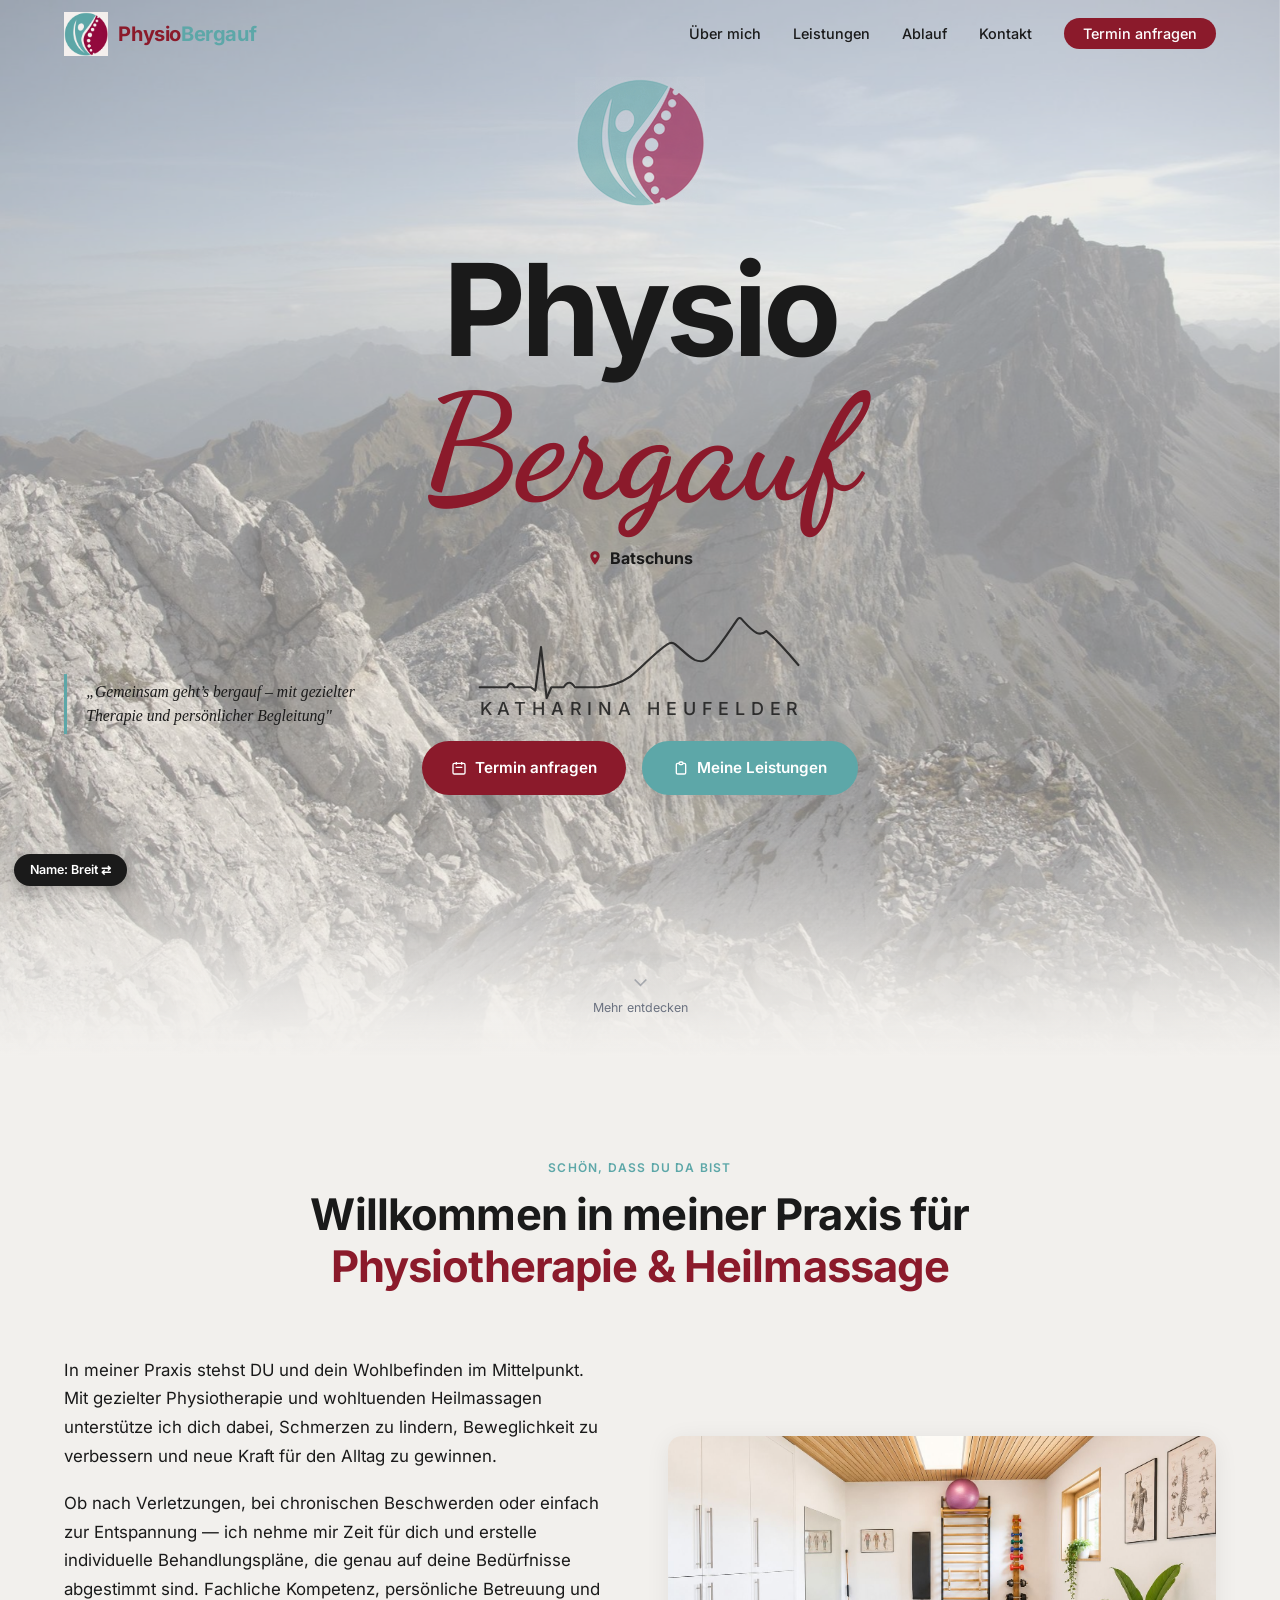
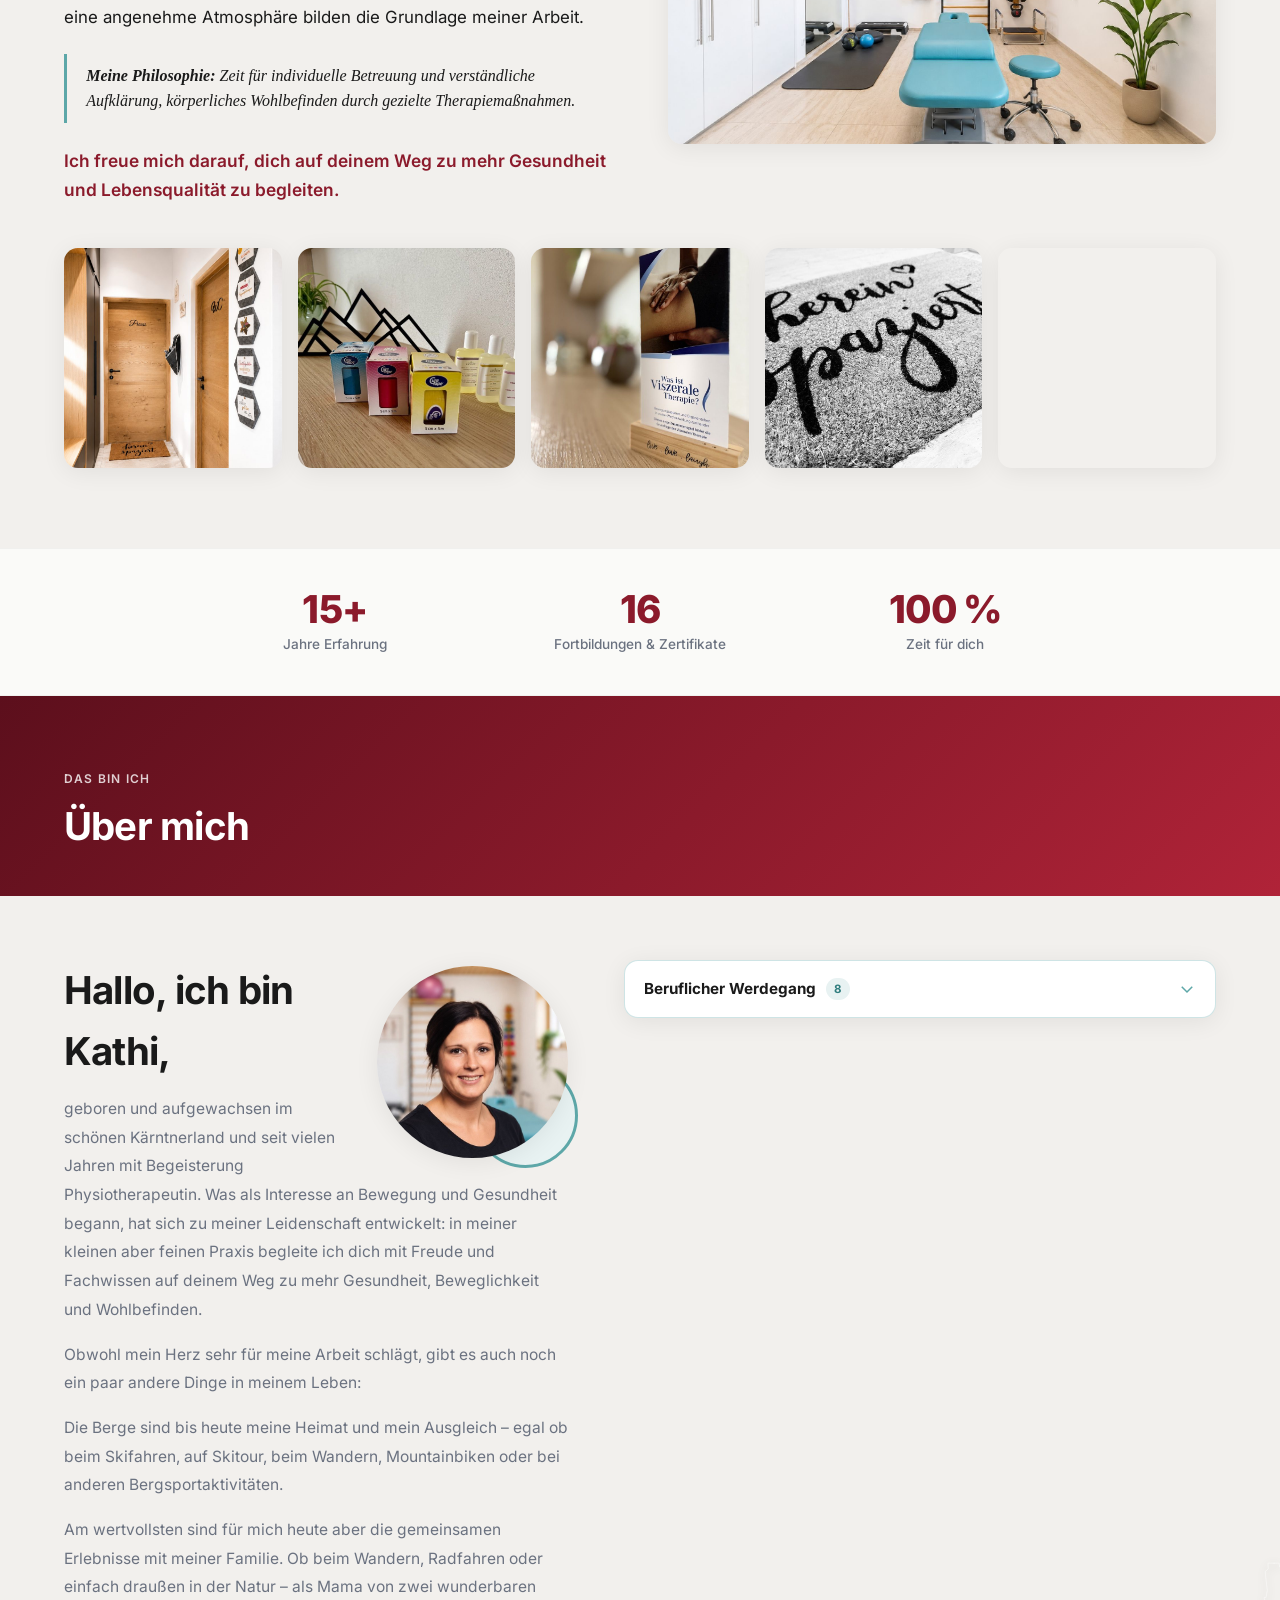
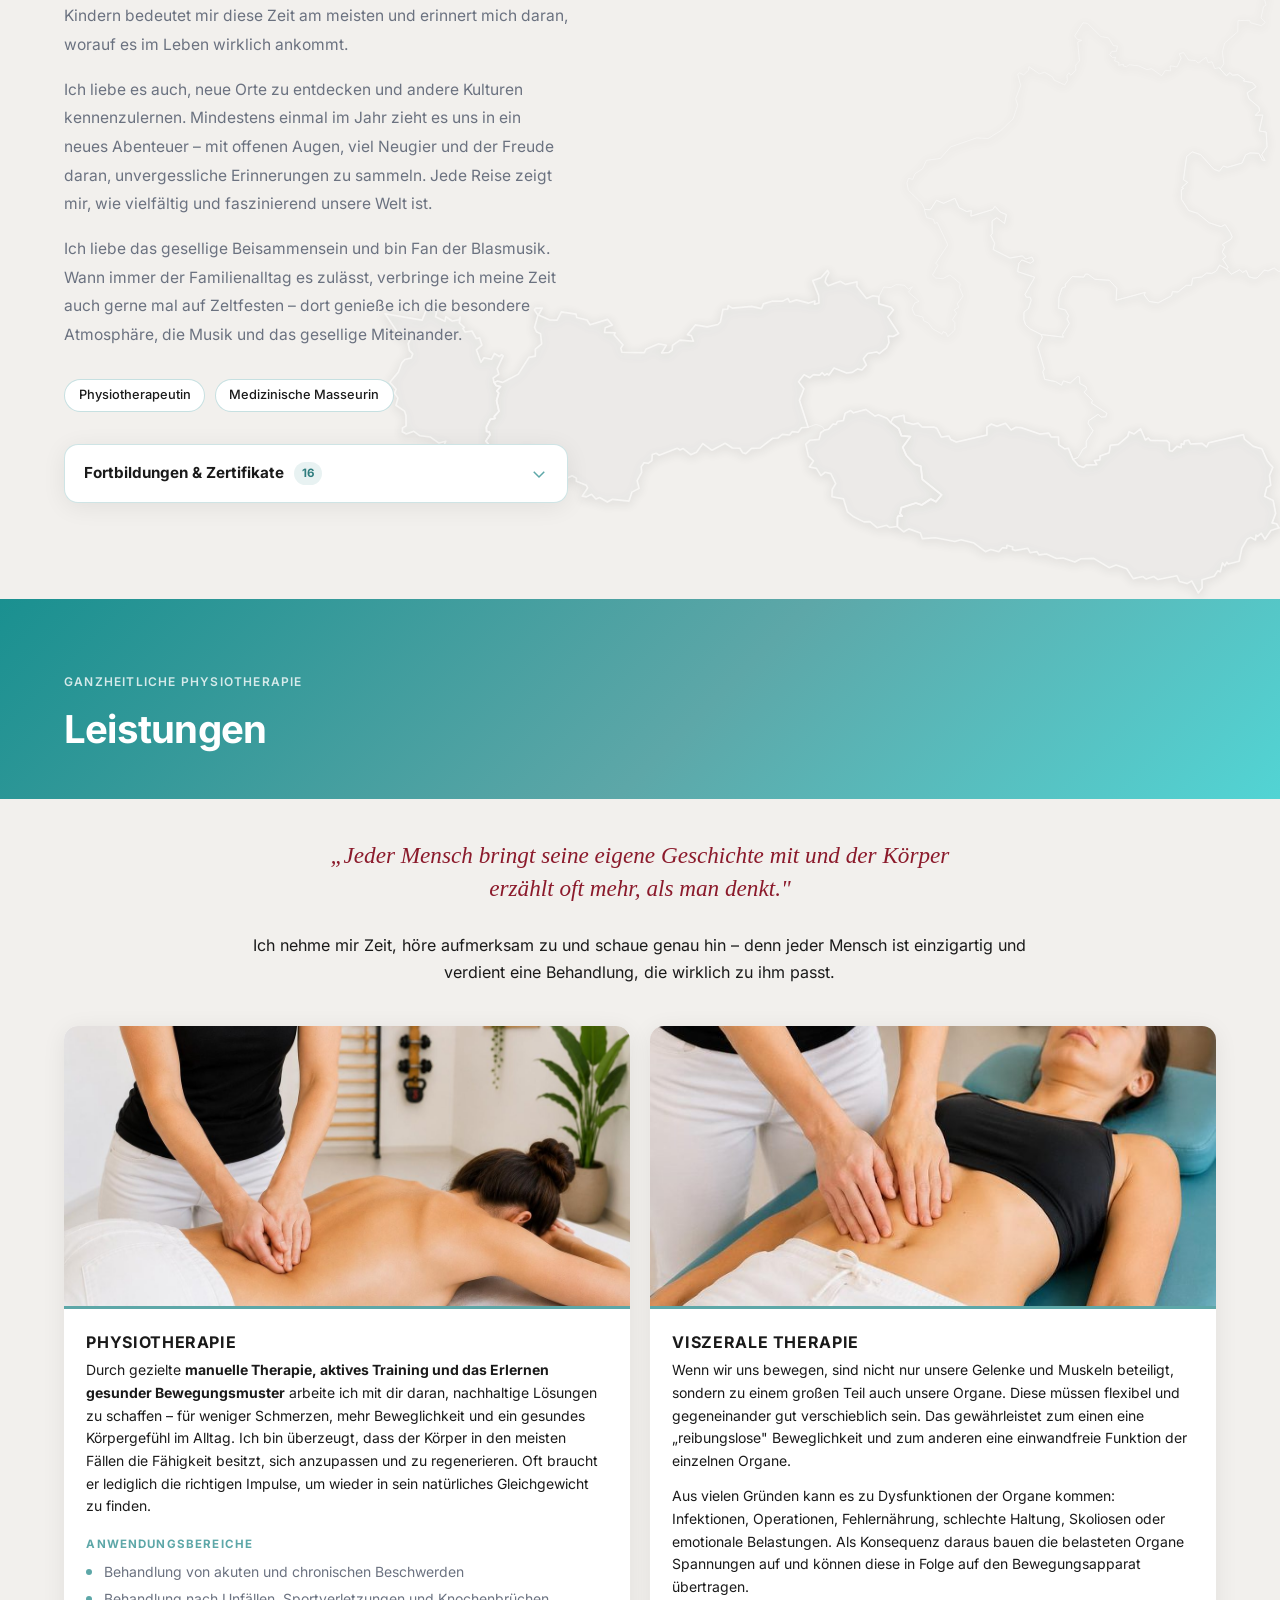
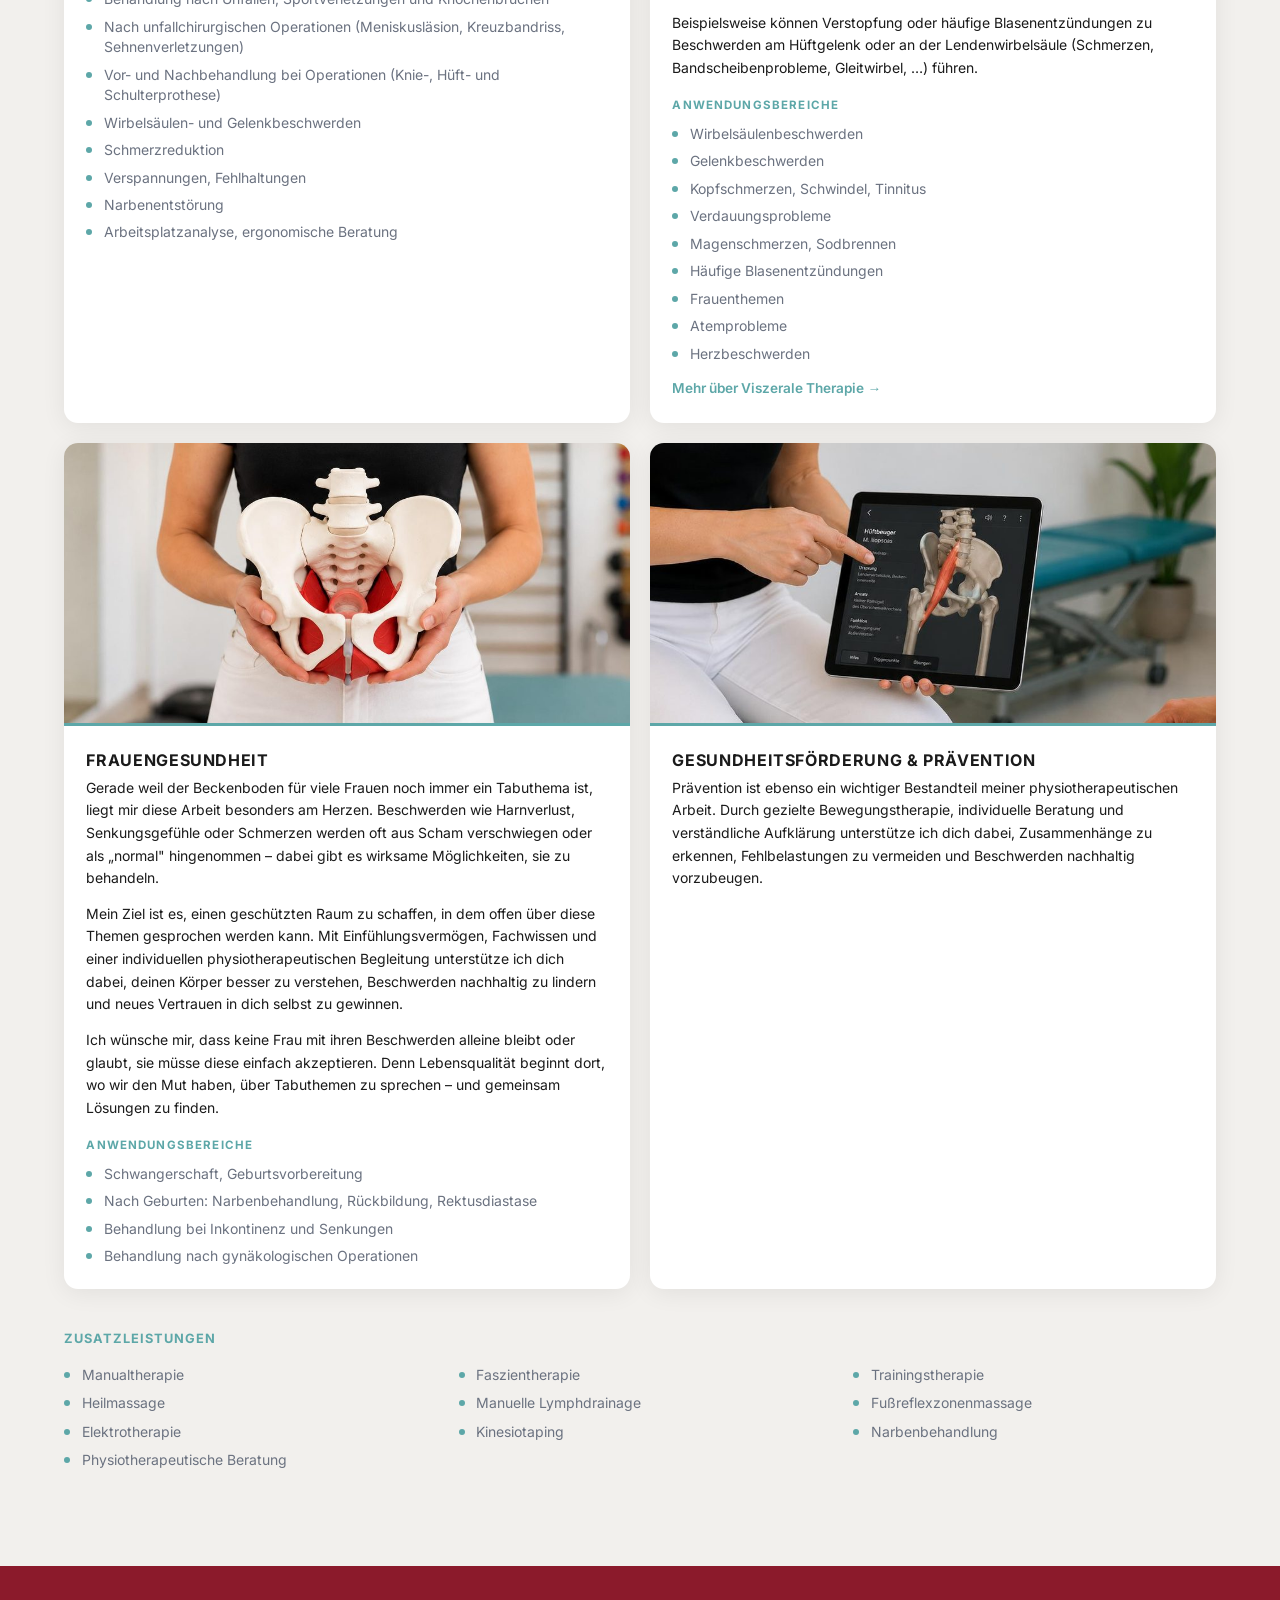
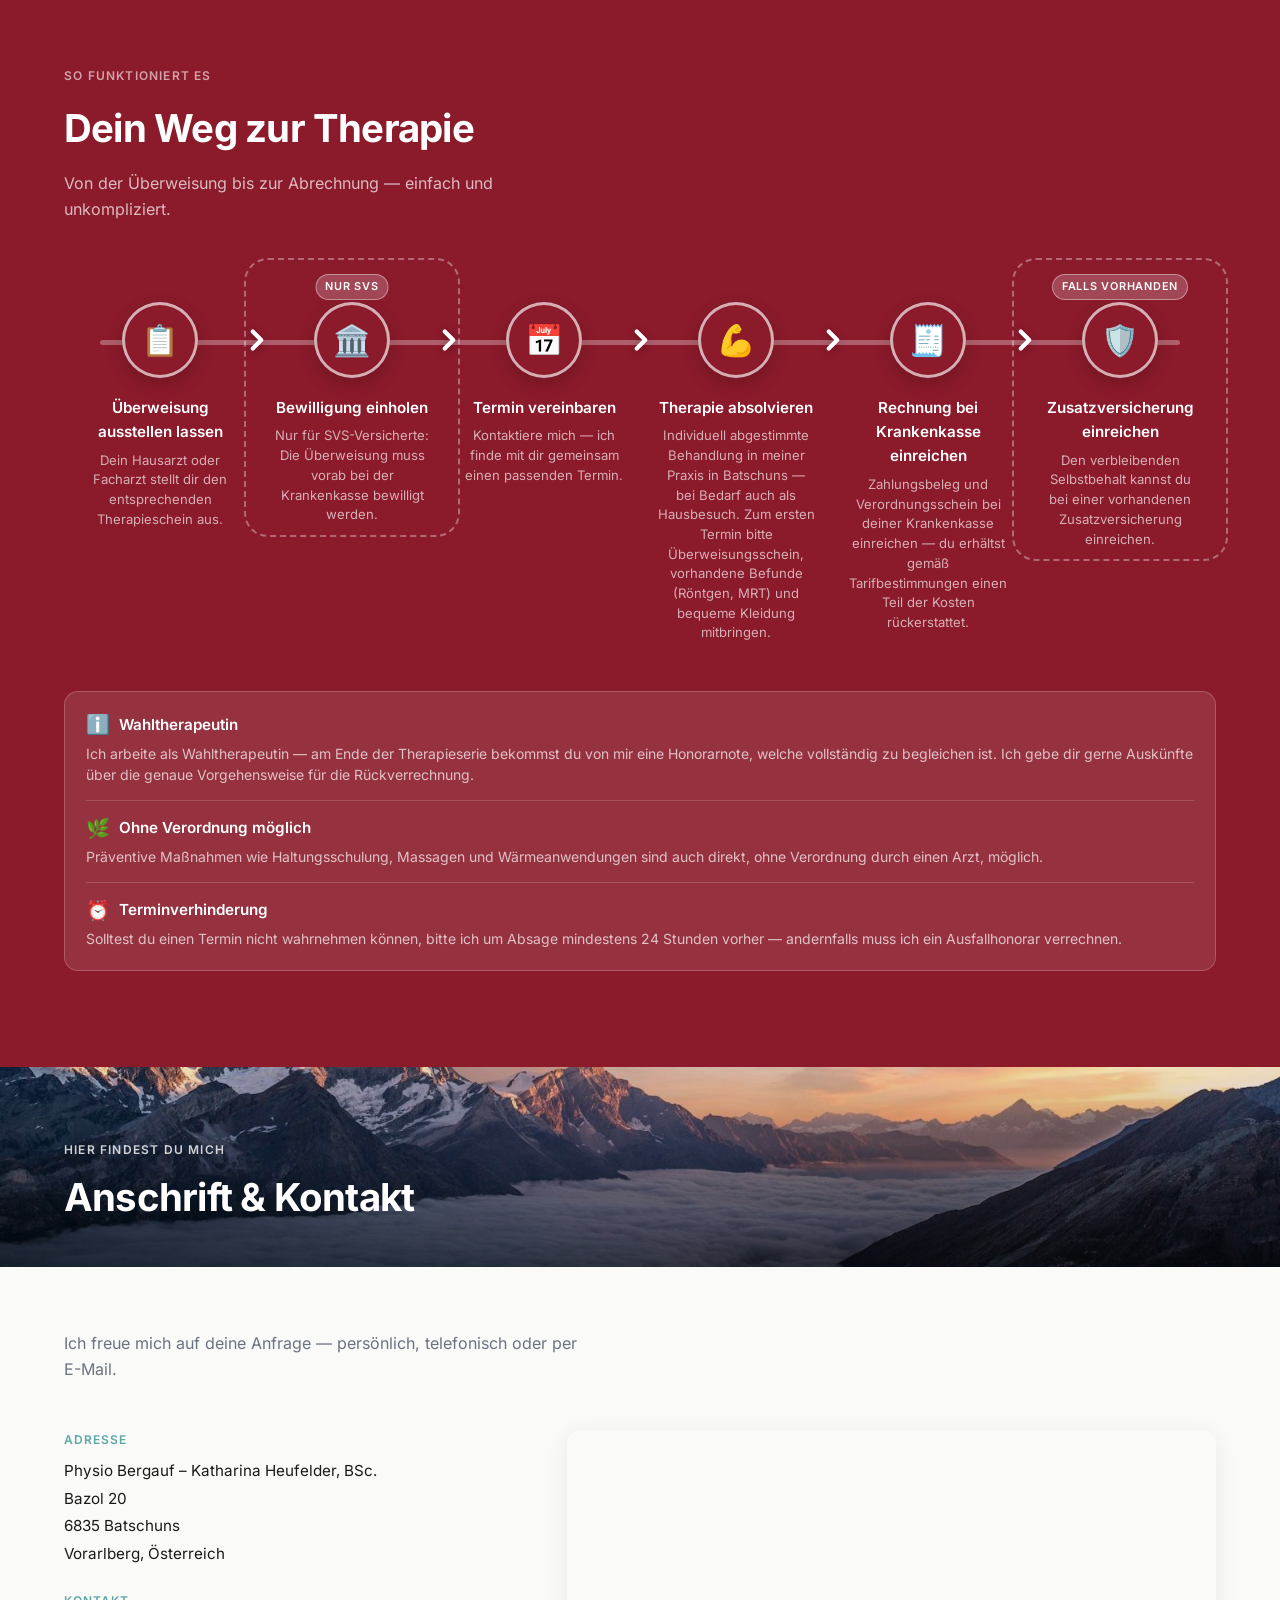
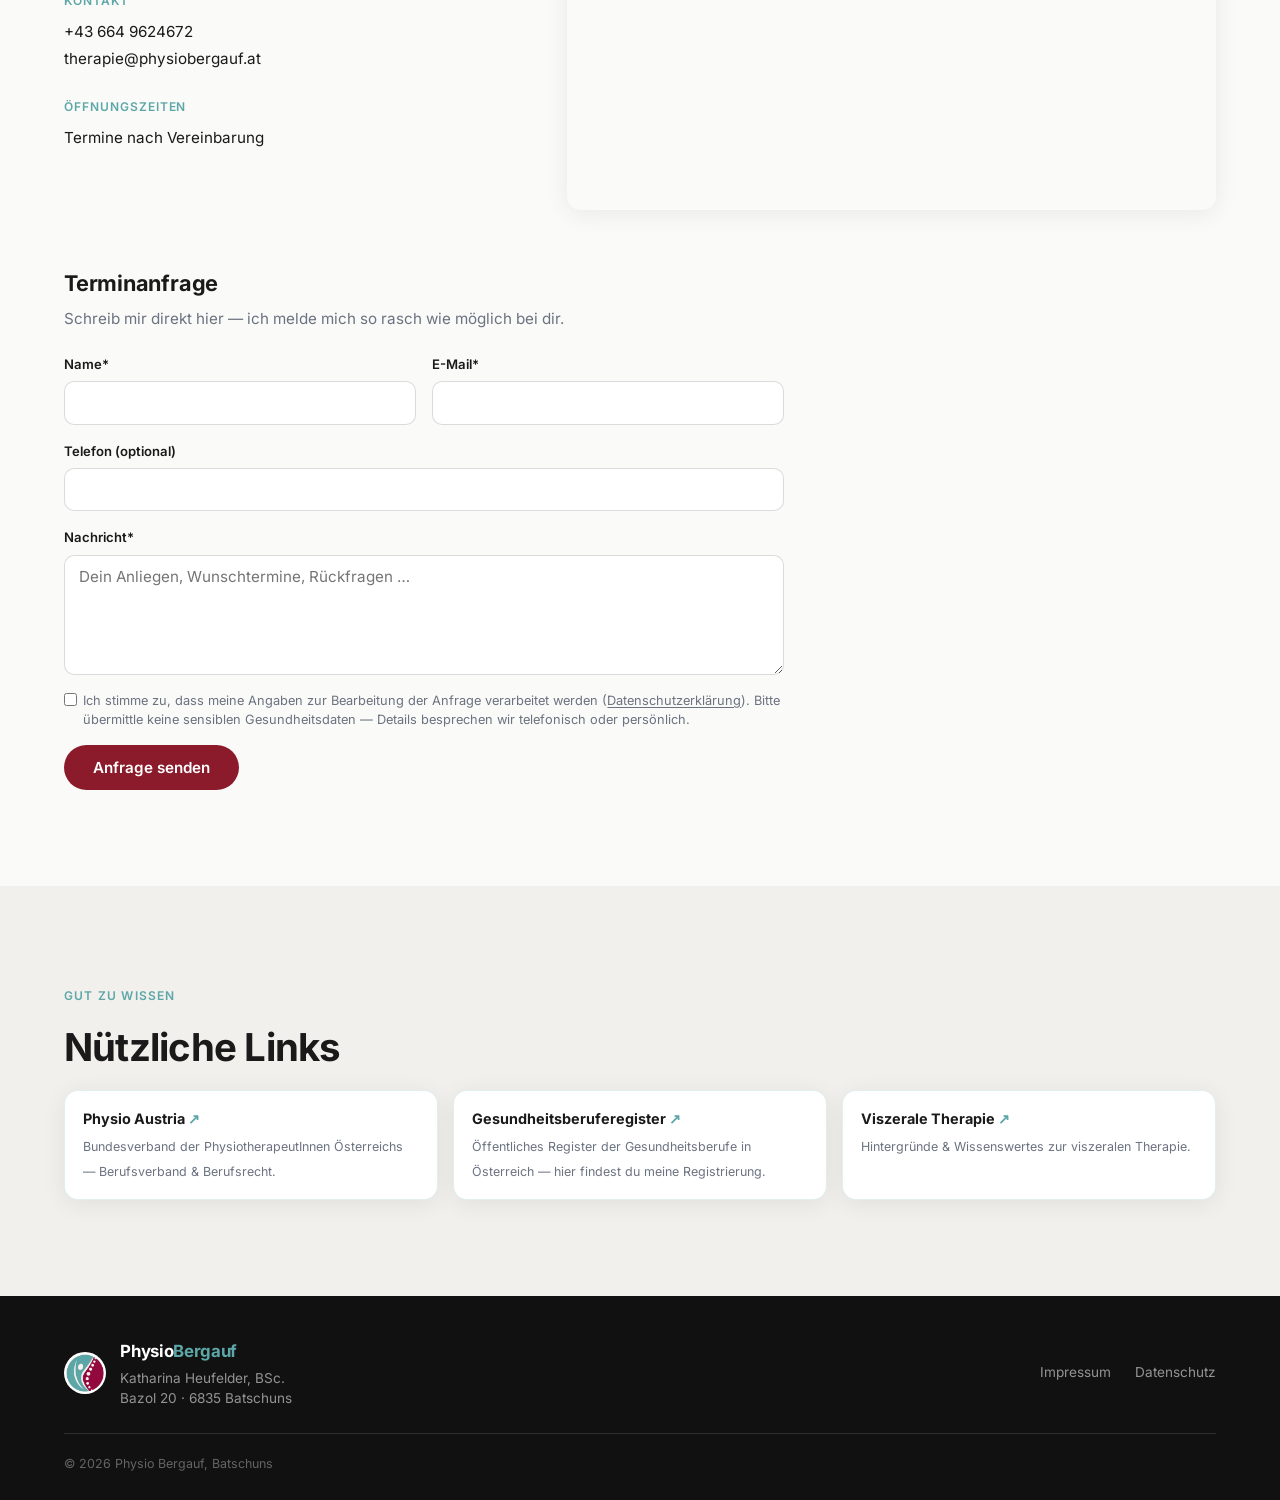
==== commit 1a344265: "Variante B: Name laeuft entlang des Bergverlaufs (textPath); Zitat wieder hoeher - Glatte ansteigend" ====
--- a/website/index.html
+++ b/website/index.html
@@ -17,7 +17,7 @@
   <meta property="og:url" content="https://berndheufelder.github.io/PHYSIObergauf/" />
   <meta property="og:locale" content="de_AT" />
   <!-- fonts are self-hosted via css/styles.css (no Google Fonts requests) -->
-  <link rel="stylesheet" href="css/styles.css?v=44" />
+  <link rel="stylesheet" href="css/styles.css?v=45" />
   <script type="application/ld+json">
   {
     "@context": "https://schema.org",
@@ -80,6 +80,10 @@
       </div>
       <!-- Puls-Linie geht in Bergsilhouette über — Gesundheit trifft Bergauf -->
       <svg class="hero-art" viewBox="0 0 700 252" fill="none" aria-hidden="true">
+        <defs>
+          <!-- glatte, sanft ansteigende Leitlinie unter dem Berghang für den Namenszug -->
+          <path id="bergverlauf" d="M318 200 C430 194 545 170 648 130" />
+        </defs>
         <path d="M10 185 H68
                  Q76 170 84 185 H118
                  L128 192 L140 100 L152 208 L162 185 H188
@@ -97,7 +101,7 @@
               stroke="#1A1A1A" stroke-width="4.5" stroke-linecap="round" stroke-linejoin="round" />
         <!-- Name-Varianten (Toggle unten links): A breit unter der Linie, B unterm Berg rechts -->
         <text class="hero-art-name art-name-a" x="10" y="243" textLength="676" lengthAdjust="spacing">KATHARINA HEUFELDER</text>
-        <text class="hero-art-name art-name-b" x="686" y="185" text-anchor="end" textLength="346" lengthAdjust="spacing">KATHARINA HEUFELDER</text>
+        <text class="hero-art-name art-name-b" textLength="330" lengthAdjust="spacing"><textPath href="#bergverlauf" startOffset="0">KATHARINA HEUFELDER</textPath></text>
       </svg>
       <div class="btn-group">
         <a href="#terminanfrage" class="btn-primary">
--- a/website/css/styles.css
+++ b/website/css/styles.css
@@ -179,7 +179,7 @@
   font-family: 'Inter', sans-serif; font-weight: 500;
 }
 .art-name-a { font-size: 38px; }
-.art-name-b { font-size: 28px; display: none; }
+.art-name-b { font-size: 27px; display: none; }
 body.hero-name-b .art-name-a { display: none; }
 body.hero-name-b .art-name-b { display: block; }
 body.hero-no-quote .hero-quote-box { display: none; }
@@ -204,7 +204,7 @@
 .hero-quote-box {
   position: absolute; left: 5vw; right: auto;
   top: 50%; bottom: auto; transform: translateY(-50%) translateZ(0);
-  margin: 220px 0 0; z-index: 2;
+  margin: 175px 0 0; z-index: 2;
   width: min(340px, calc(50% - 224px - 5vw));
   text-align: left;
   font-family: Georgia, 'Times New Roman', serif; font-style: italic;
@@ -987,7 +987,7 @@
     position: static; top: auto;
     /* bewusst NICHT mit angehoben — Zitat sitzt tiefer, mit Luft zur Linie */
     transform: none;
-    margin: 3rem auto 0; width: 100%;
+    margin: 1.5rem auto 0; width: 100%;
   }
   .hero-scroll { display: none; }
   /* Läufer mittig zwischen Batschuns und Quote: oben wie unten 1.5rem */
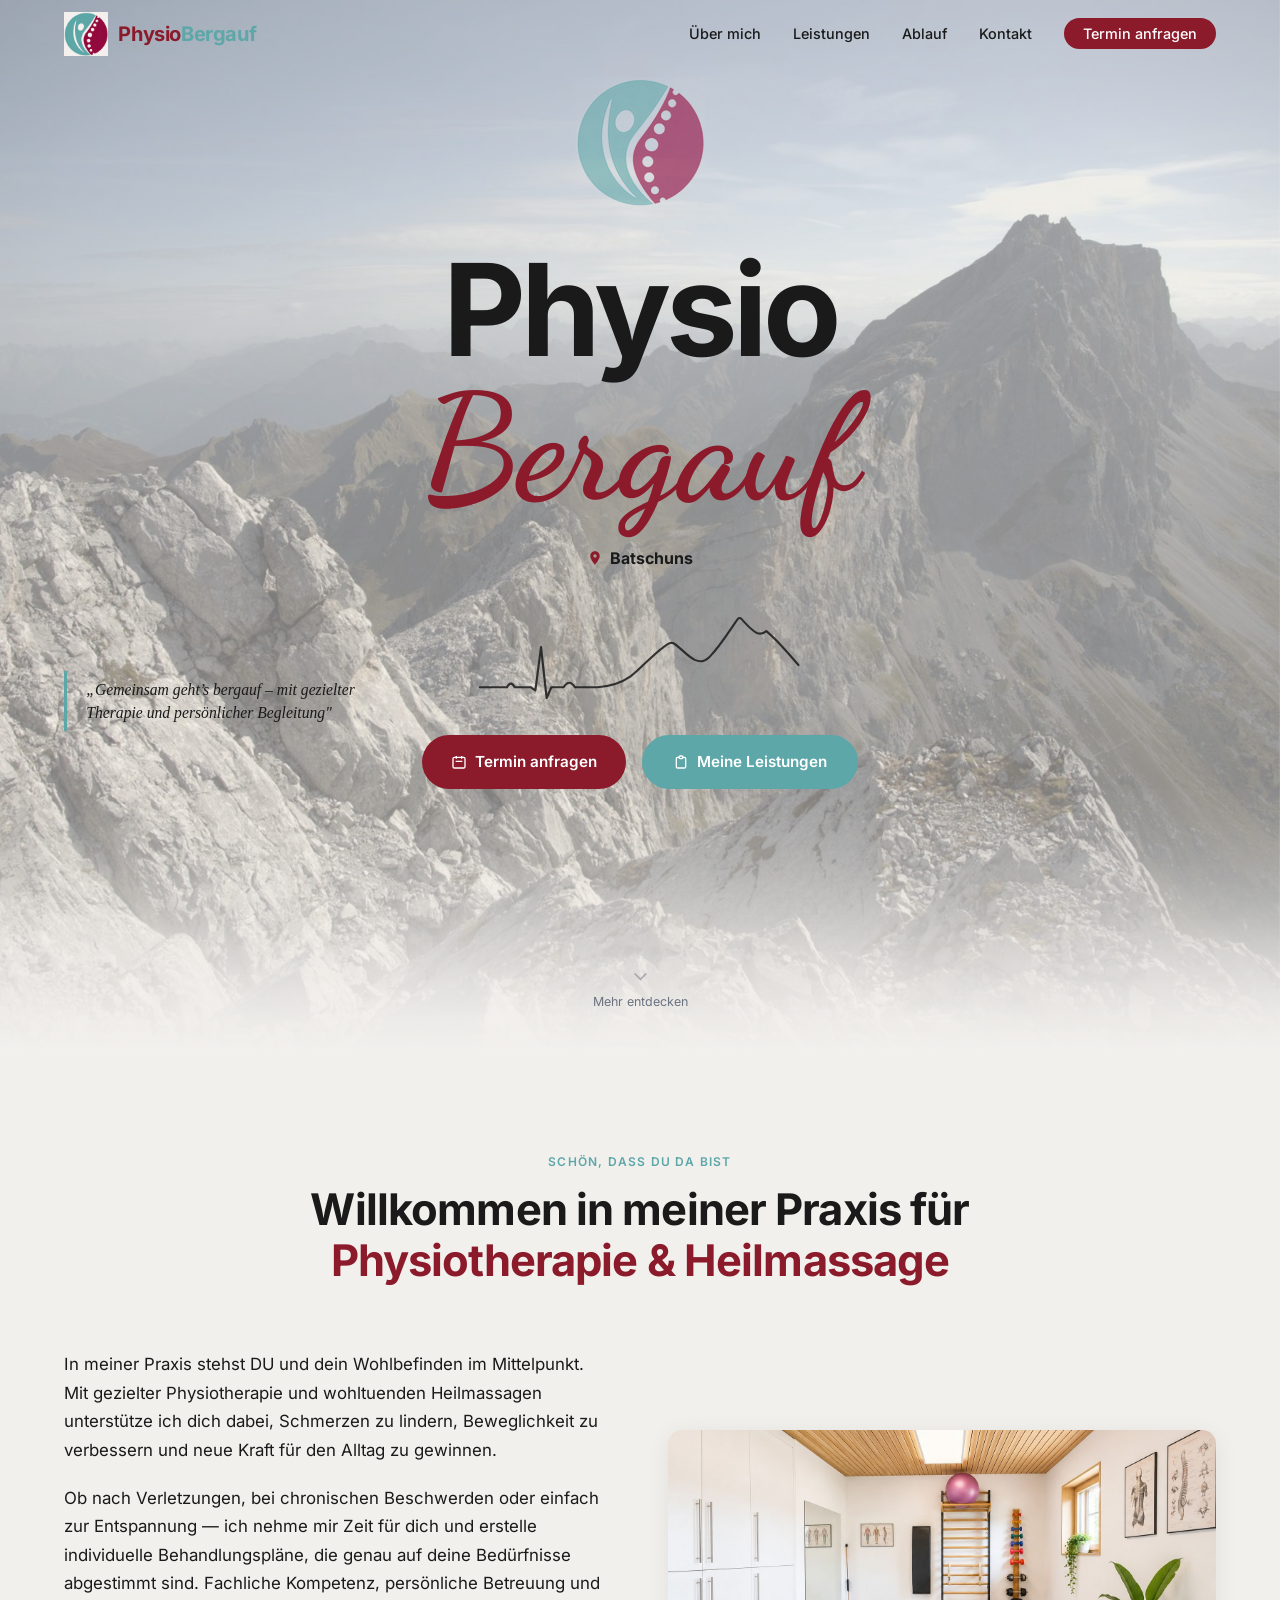
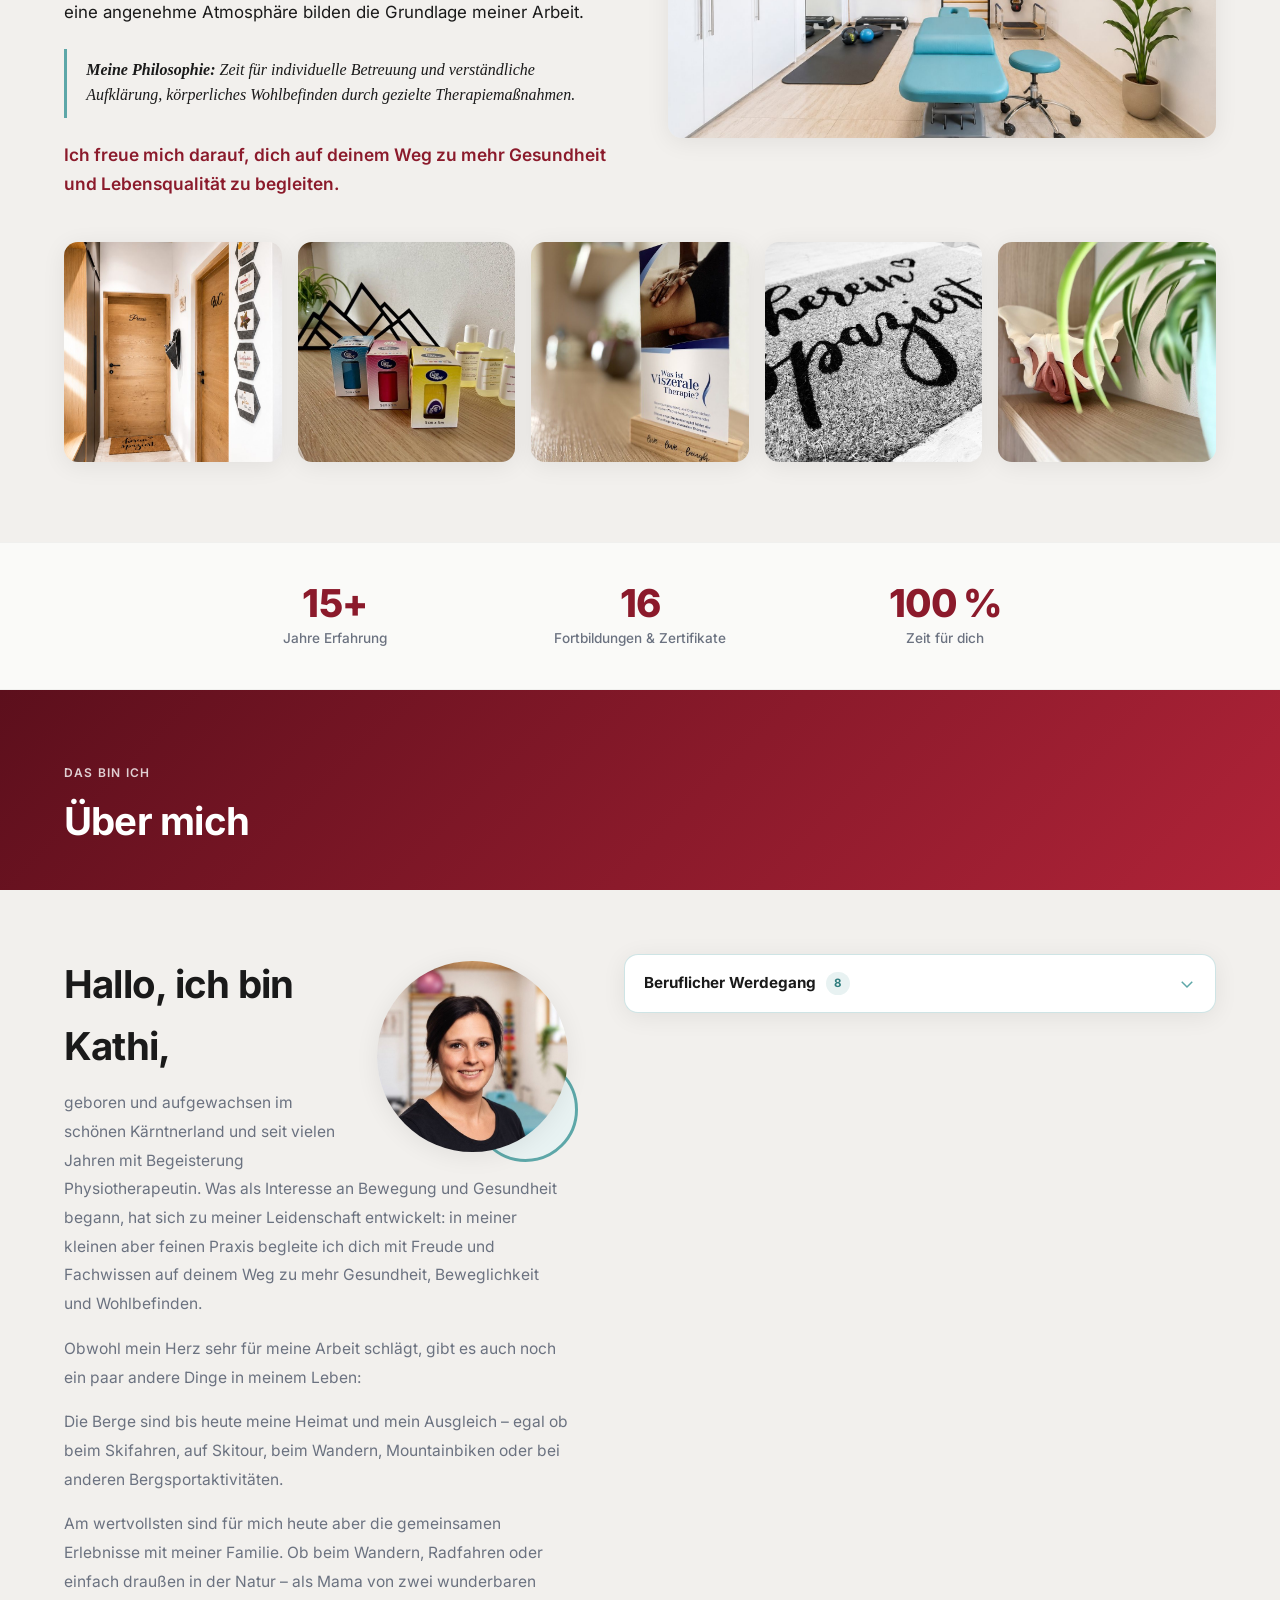
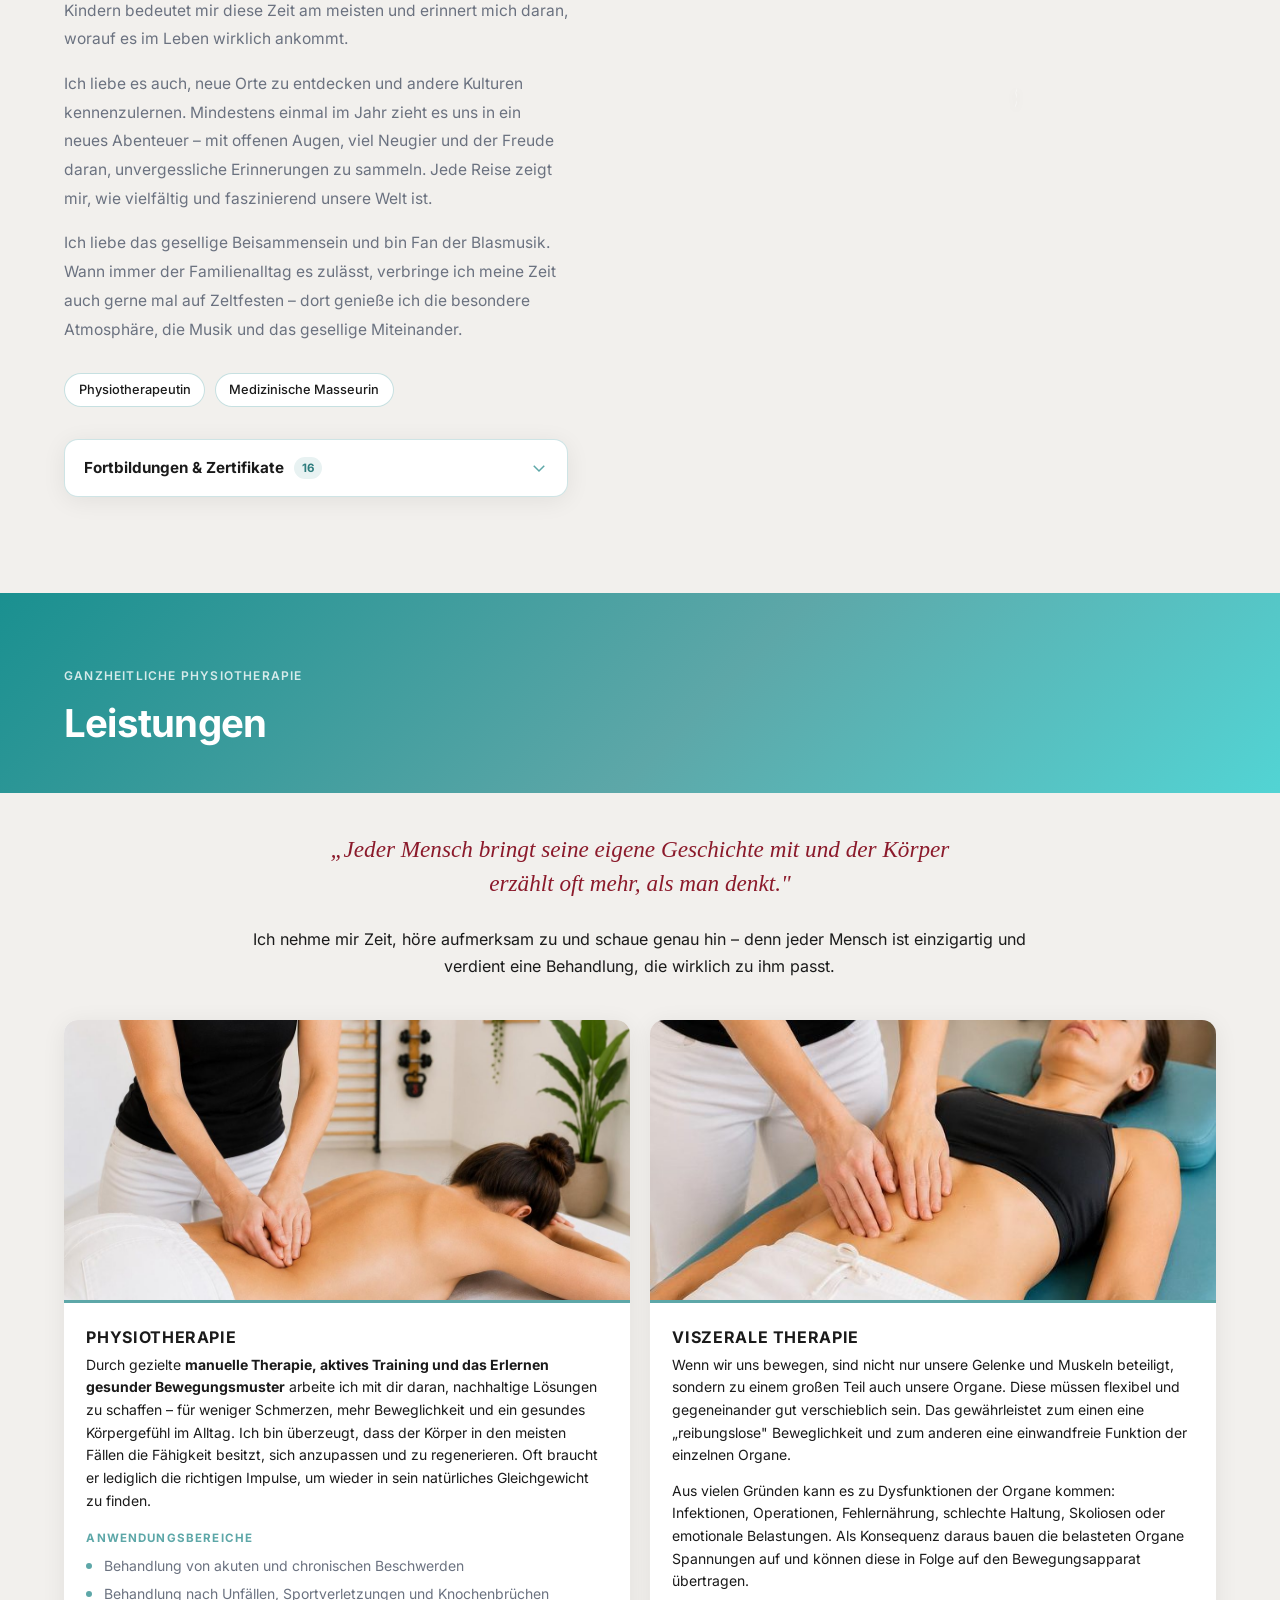
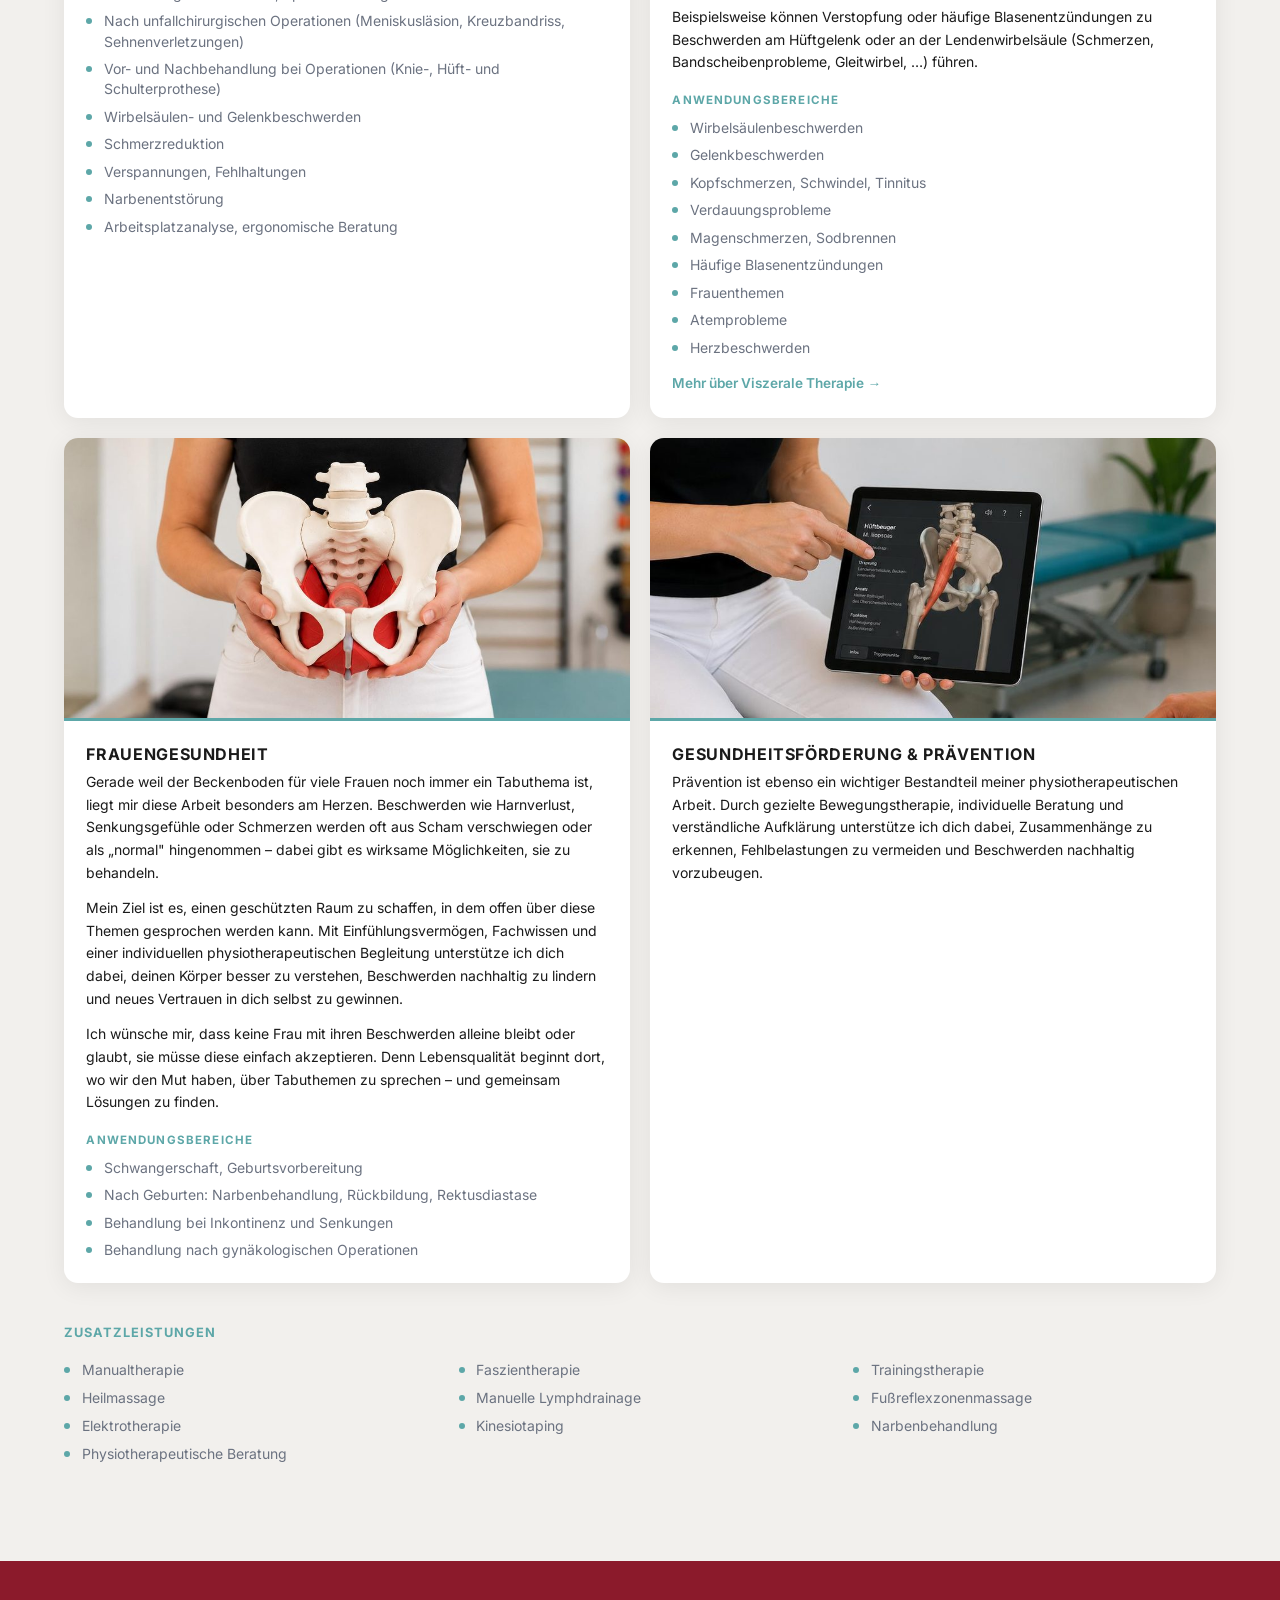
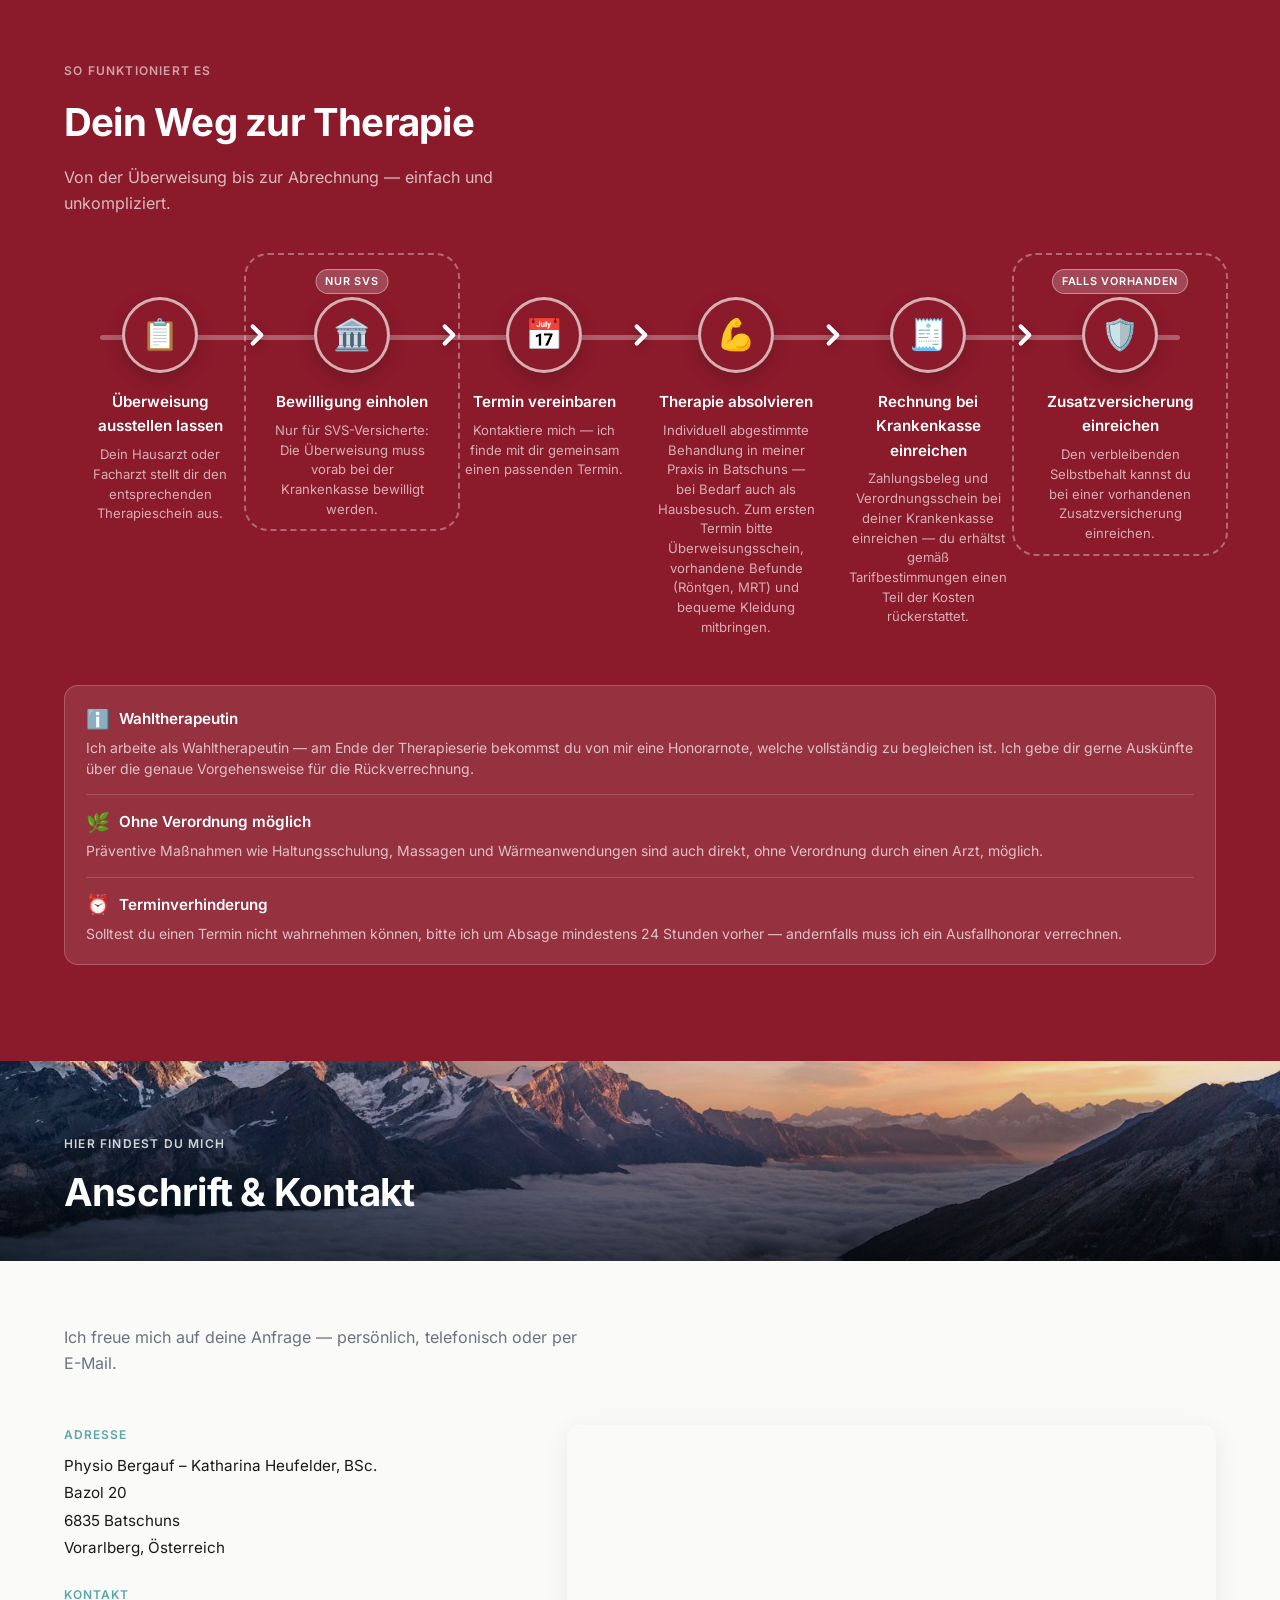
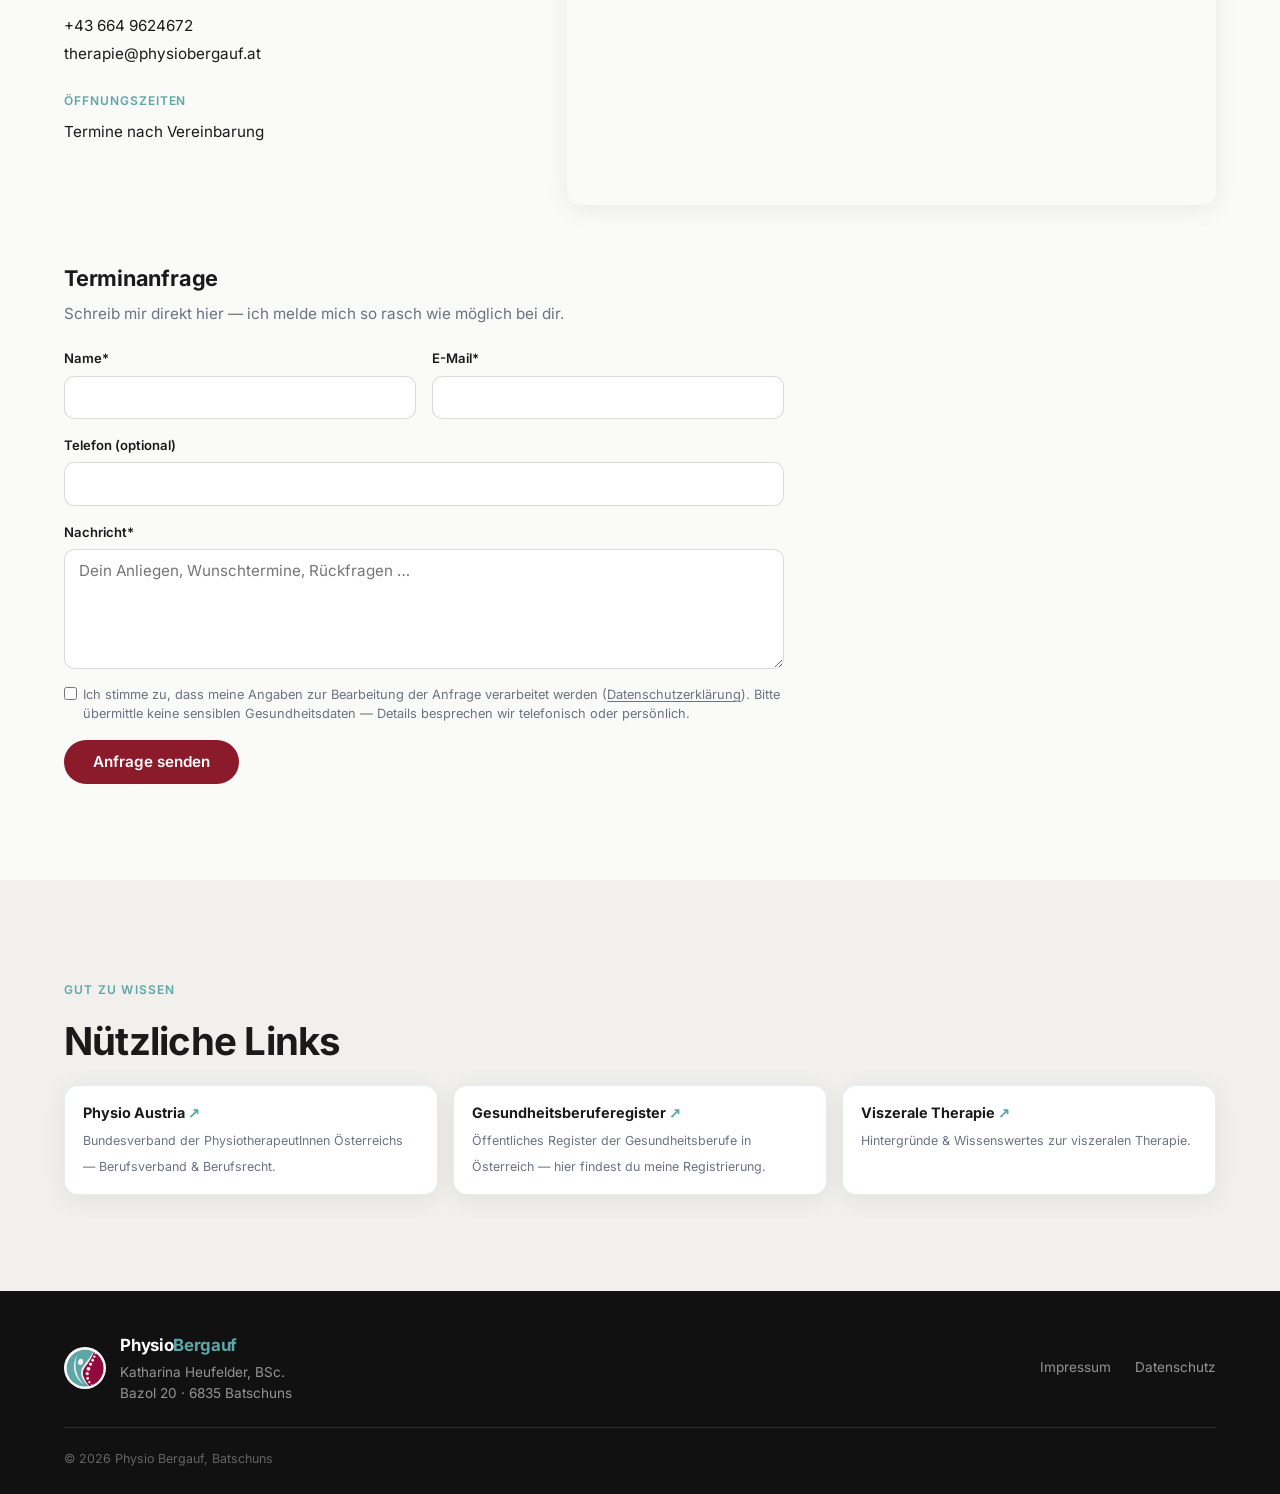
==== commit ed3c5af2: "Name aus dem Linienlogo entfernt — zurueck zur puren Puls-Berg-Linie Co-Authored-By: Claude Fable 5 " ====
--- a/website/index.html
+++ b/website/index.html
@@ -17,7 +17,7 @@
   <meta property="og:url" content="https://berndheufelder.github.io/PHYSIObergauf/" />
   <meta property="og:locale" content="de_AT" />
   <!-- fonts are self-hosted via css/styles.css (no Google Fonts requests) -->
-  <link rel="stylesheet" href="css/styles.css?v=45" />
+  <link rel="stylesheet" href="css/styles.css?v=47" />
   <script type="application/ld+json">
   {
     "@context": "https://schema.org",
@@ -79,11 +79,7 @@
         Batschuns
       </div>
       <!-- Puls-Linie geht in Bergsilhouette über — Gesundheit trifft Bergauf -->
-      <svg class="hero-art" viewBox="0 0 700 252" fill="none" aria-hidden="true">
-        <defs>
-          <!-- glatte, sanft ansteigende Leitlinie unter dem Berghang für den Namenszug -->
-          <path id="bergverlauf" d="M318 200 C430 194 545 170 648 130" />
-        </defs>
+      <svg class="hero-art" viewBox="0 0 700 240" fill="none" aria-hidden="true">
         <path d="M10 185 H68
                  Q76 170 84 185 H118
                  L128 192 L140 100 L152 208 L162 185 H188
@@ -99,9 +95,6 @@
                  C606 73 612 71 618 66
                  C640 84 664 112 686 138"
               stroke="#1A1A1A" stroke-width="4.5" stroke-linecap="round" stroke-linejoin="round" />
-        <!-- Name-Varianten (Toggle unten links): A breit unter der Linie, B unterm Berg rechts -->
-        <text class="hero-art-name art-name-a" x="10" y="243" textLength="676" lengthAdjust="spacing">KATHARINA HEUFELDER</text>
-        <text class="hero-art-name art-name-b" textLength="330" lengthAdjust="spacing"><textPath href="#bergverlauf" startOffset="0">KATHARINA HEUFELDER</textPath></text>
       </svg>
       <div class="btn-group">
         <a href="#terminanfrage" class="btn-primary">
@@ -580,23 +573,5 @@
   </div>
 
   <script defer src="js/main.js?v=13"></script>
-  <!-- TEMPORÄR: Umschalter Name-Position -->
-  <button class="name-ab-toggle" id="nameAb" type="button">Name: Breit ⇄</button>
-  <script>
-    (function () {
-      var modes = [
-        [[], 'Name: Breit ⇄'],
-        [['hero-name-b'], 'Name: Unterm Berg ⇄'],
-        [['hero-name-b', 'hero-no-quote'], 'Unterm Berg, ohne Zitat ⇄']
-      ];
-      var i = 0, btn = document.getElementById('nameAb');
-      btn.addEventListener('click', function () {
-        document.body.classList.remove('hero-name-b', 'hero-no-quote');
-        i = (i + 1) % modes.length;
-        modes[i][0].forEach(function (c) { document.body.classList.add(c); });
-        btn.textContent = modes[i][1];
-      });
-    })();
-  </script>
 </body>
 </html>
--- a/website/css/styles.css
+++ b/website/css/styles.css
@@ -173,24 +173,6 @@
   margin: -0.4rem 0 1.4rem;
   opacity: .85;
 }
-/* Name in der Berg-Linie — schwarz, Strichstärke wie die Linienzeichnung (Gewicht 500) */
-.hero-art-name {
-  fill: #1A1A1A;
-  font-family: 'Inter', sans-serif; font-weight: 500;
-}
-.art-name-a { font-size: 38px; }
-.art-name-b { font-size: 27px; display: none; }
-body.hero-name-b .art-name-a { display: none; }
-body.hero-name-b .art-name-b { display: block; }
-body.hero-no-quote .hero-quote-box { display: none; }
-/* TEMPORÄR: Umschalter */
-.name-ab-toggle {
-  position: fixed; left: 14px; bottom: 14px; z-index: 300;
-  background: #1A1A1A; color: #fff; border: 0; cursor: pointer;
-  font: 600 .78rem/1 'Inter', sans-serif; padding: .62rem 1rem; border-radius: 999px;
-  box-shadow: 0 4px 14px rgba(0,0,0,.25);
-}
-@media (max-width: 640px) { .name-ab-toggle { bottom: calc(90px + env(safe-area-inset-bottom)); } }
 /* hero location pin (Batschuns) under the headline */
 .hero-loc {
   display: inline-flex; align-items: center; gap: .4rem;
@@ -311,6 +293,10 @@
   background-size: 72% auto; background-position: 104% calc(100% + 6px); opacity: .5;
   filter: drop-shadow(0 2px 5px rgba(28,38,40,.45));
   transform: translateZ(0);   /* drop-shadow rasters once instead of on every scroll frame */
+}
+@media (max-width: 640px) {
+  /* Handy: Österreich-Karte deutlich kräftiger — ging sonst fast unter */
+  #ueber-mich.map-bg::before { opacity: .9; background-size: 88% auto; }
 }
 
 /* ── Section Banner ── */
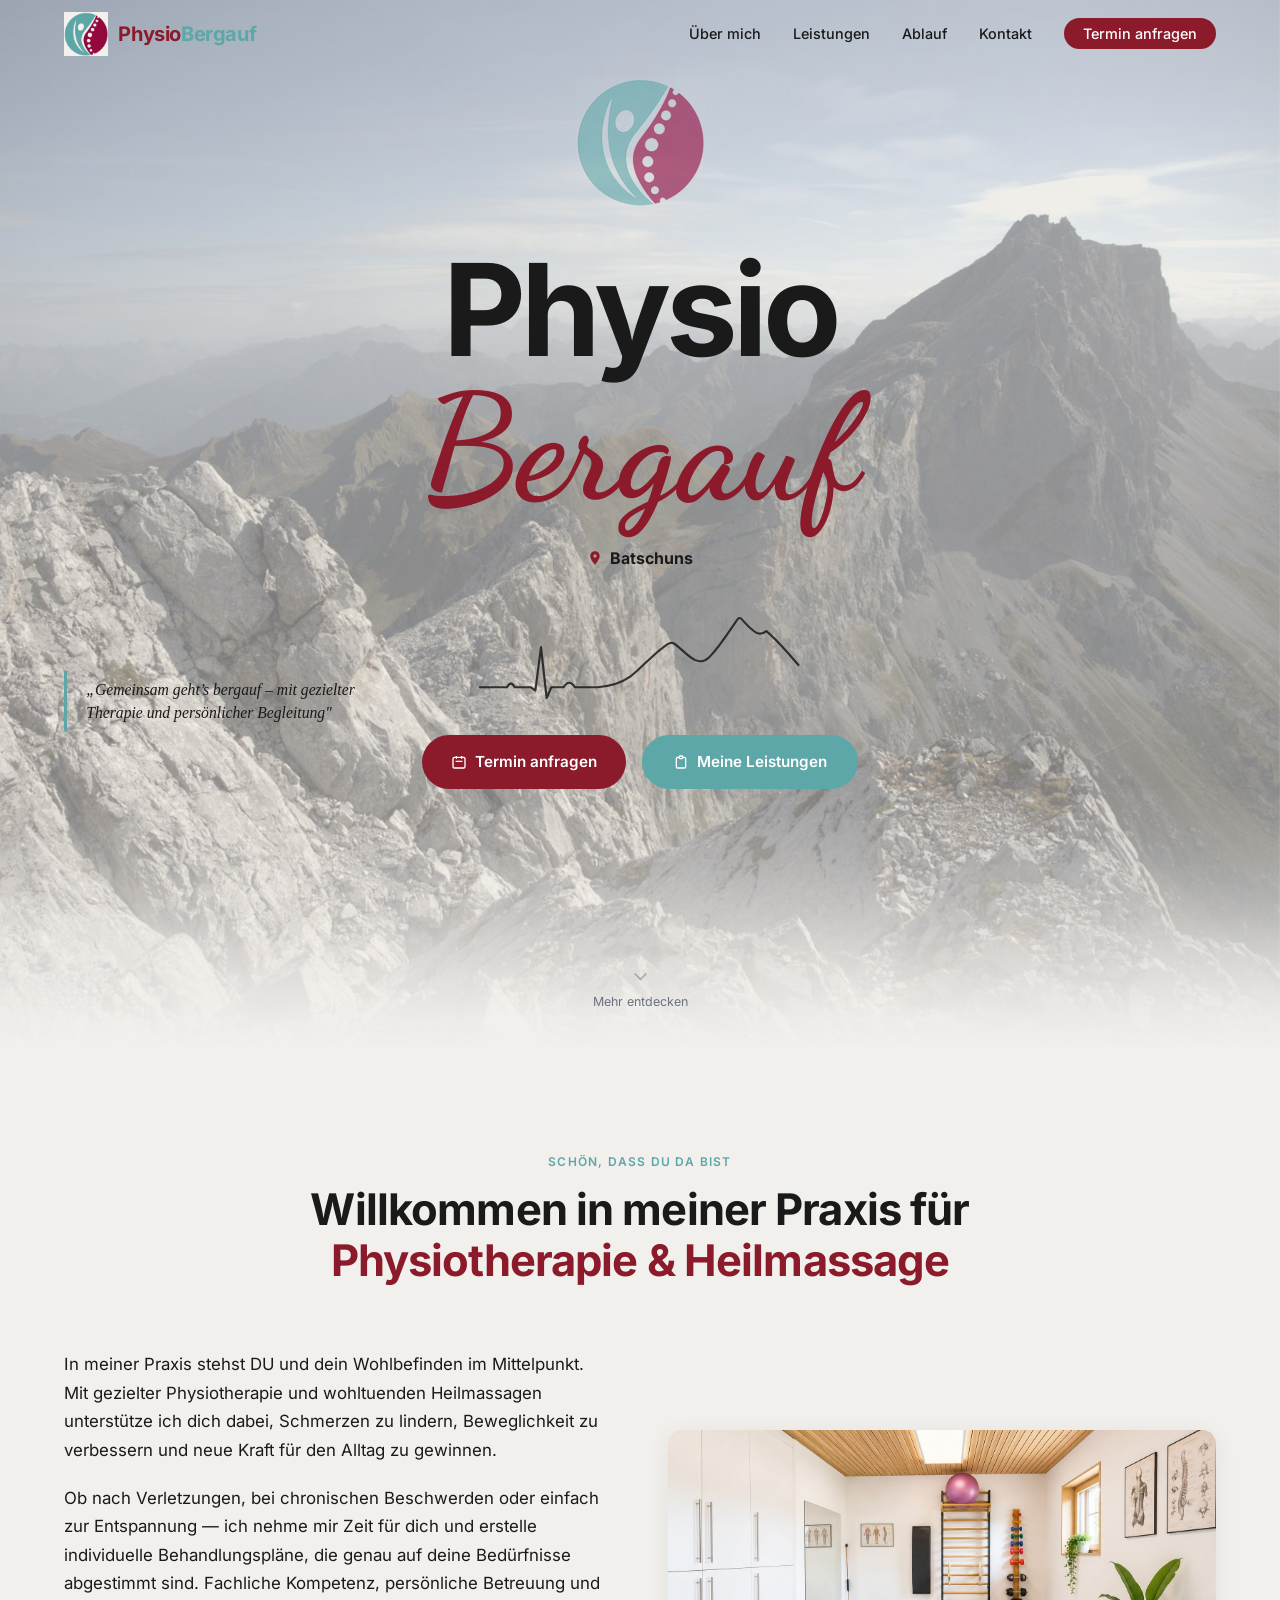
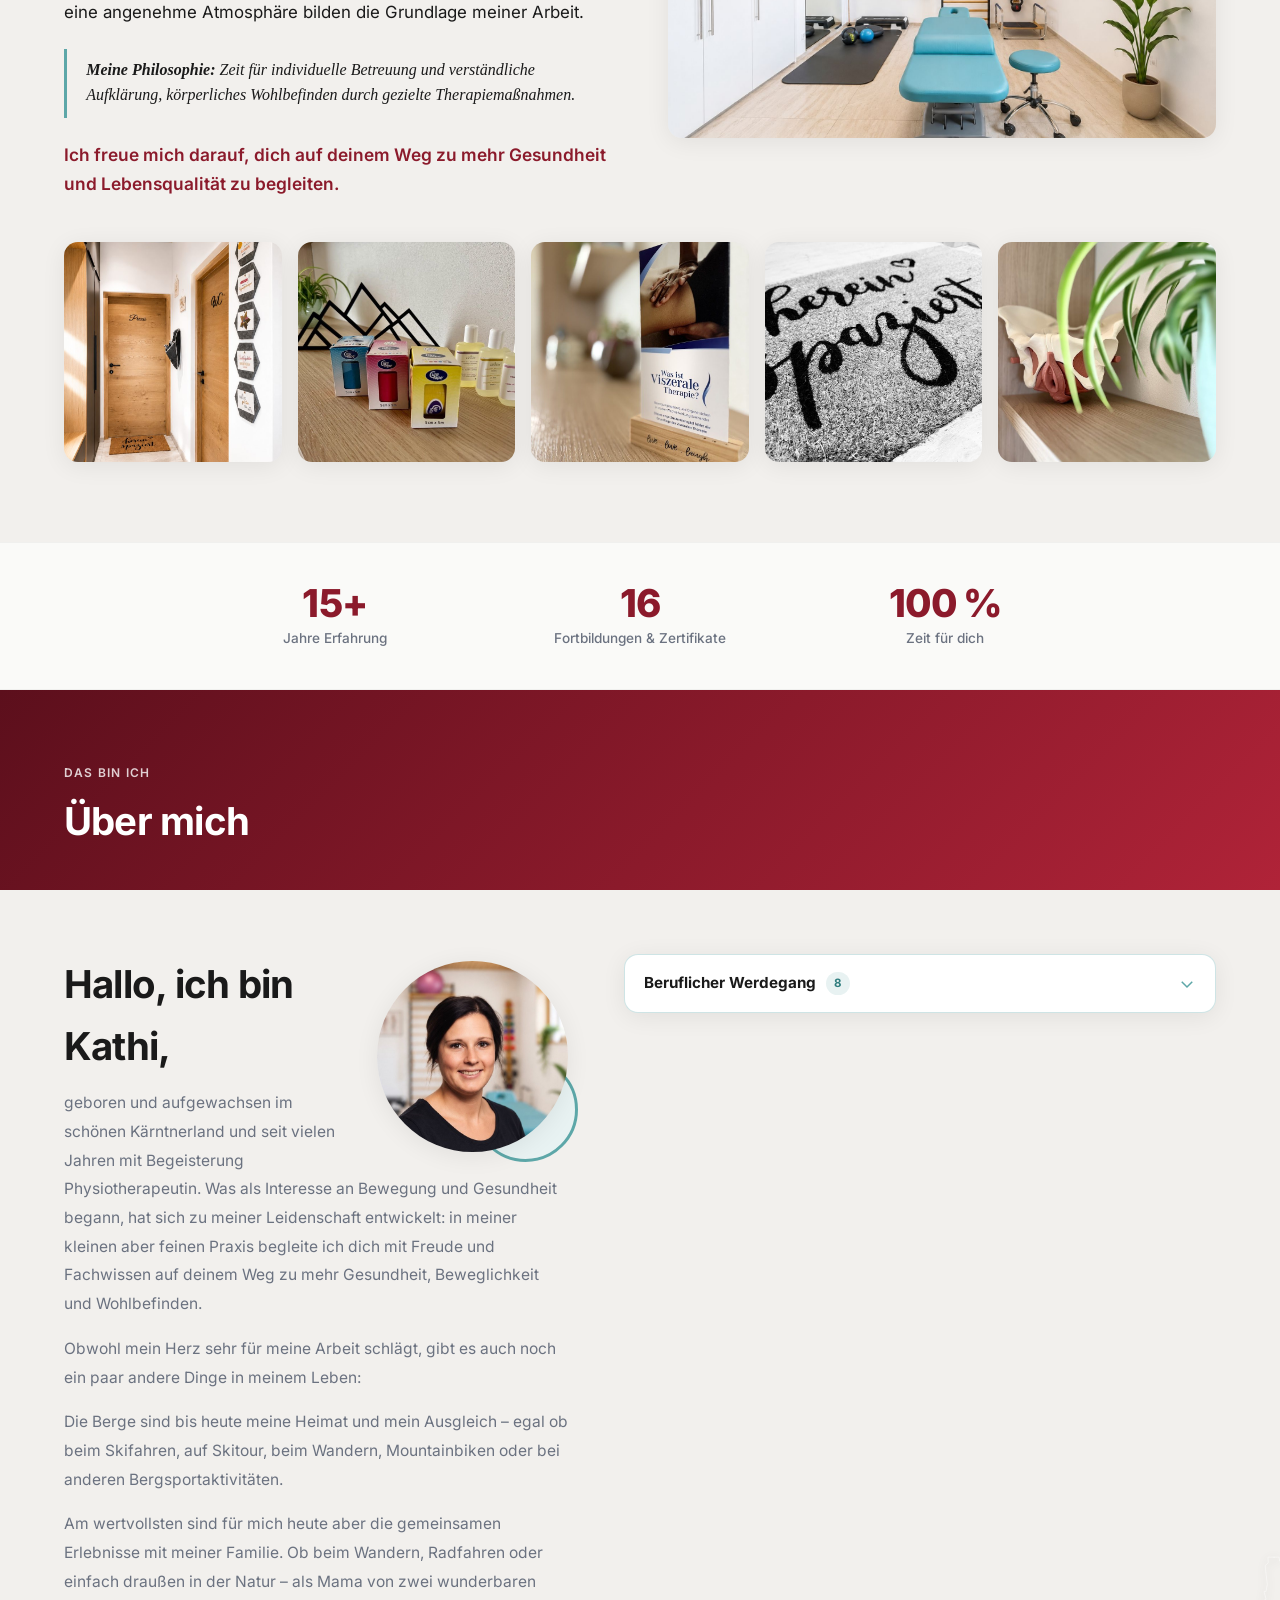
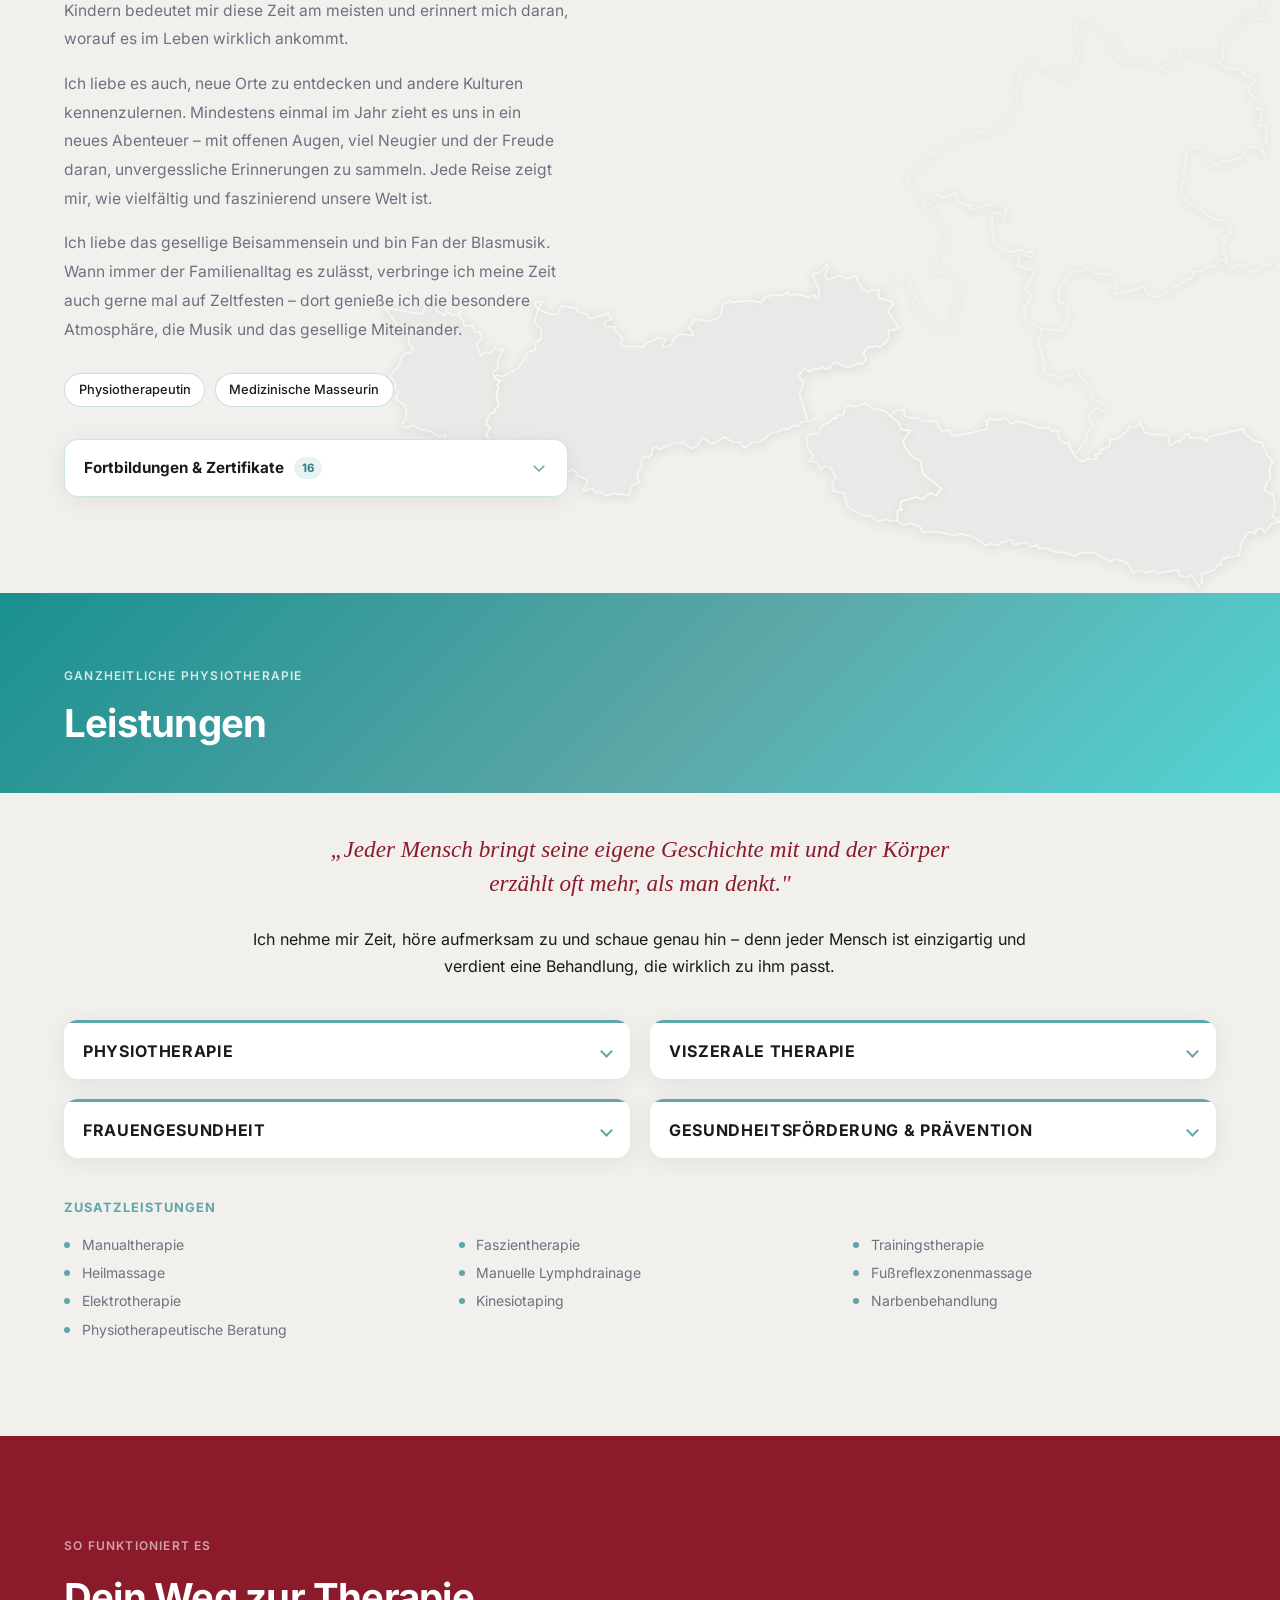
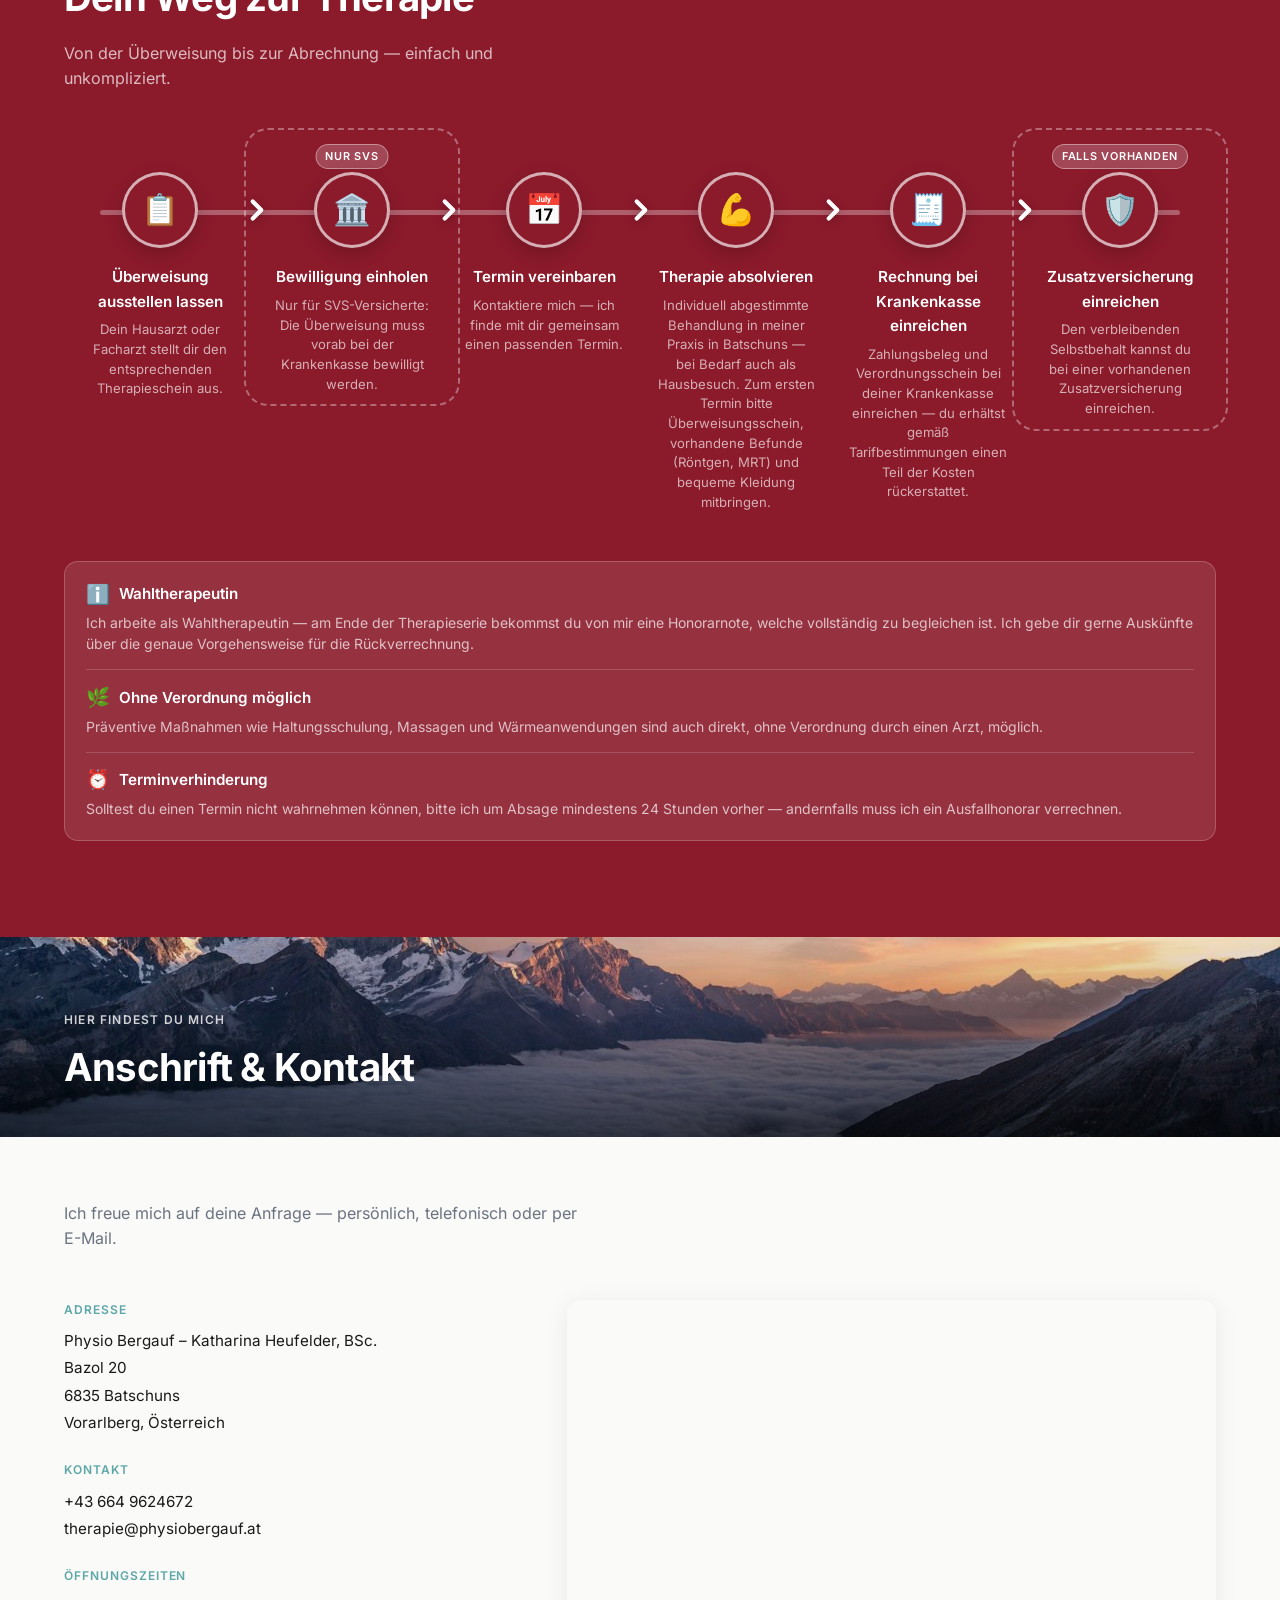
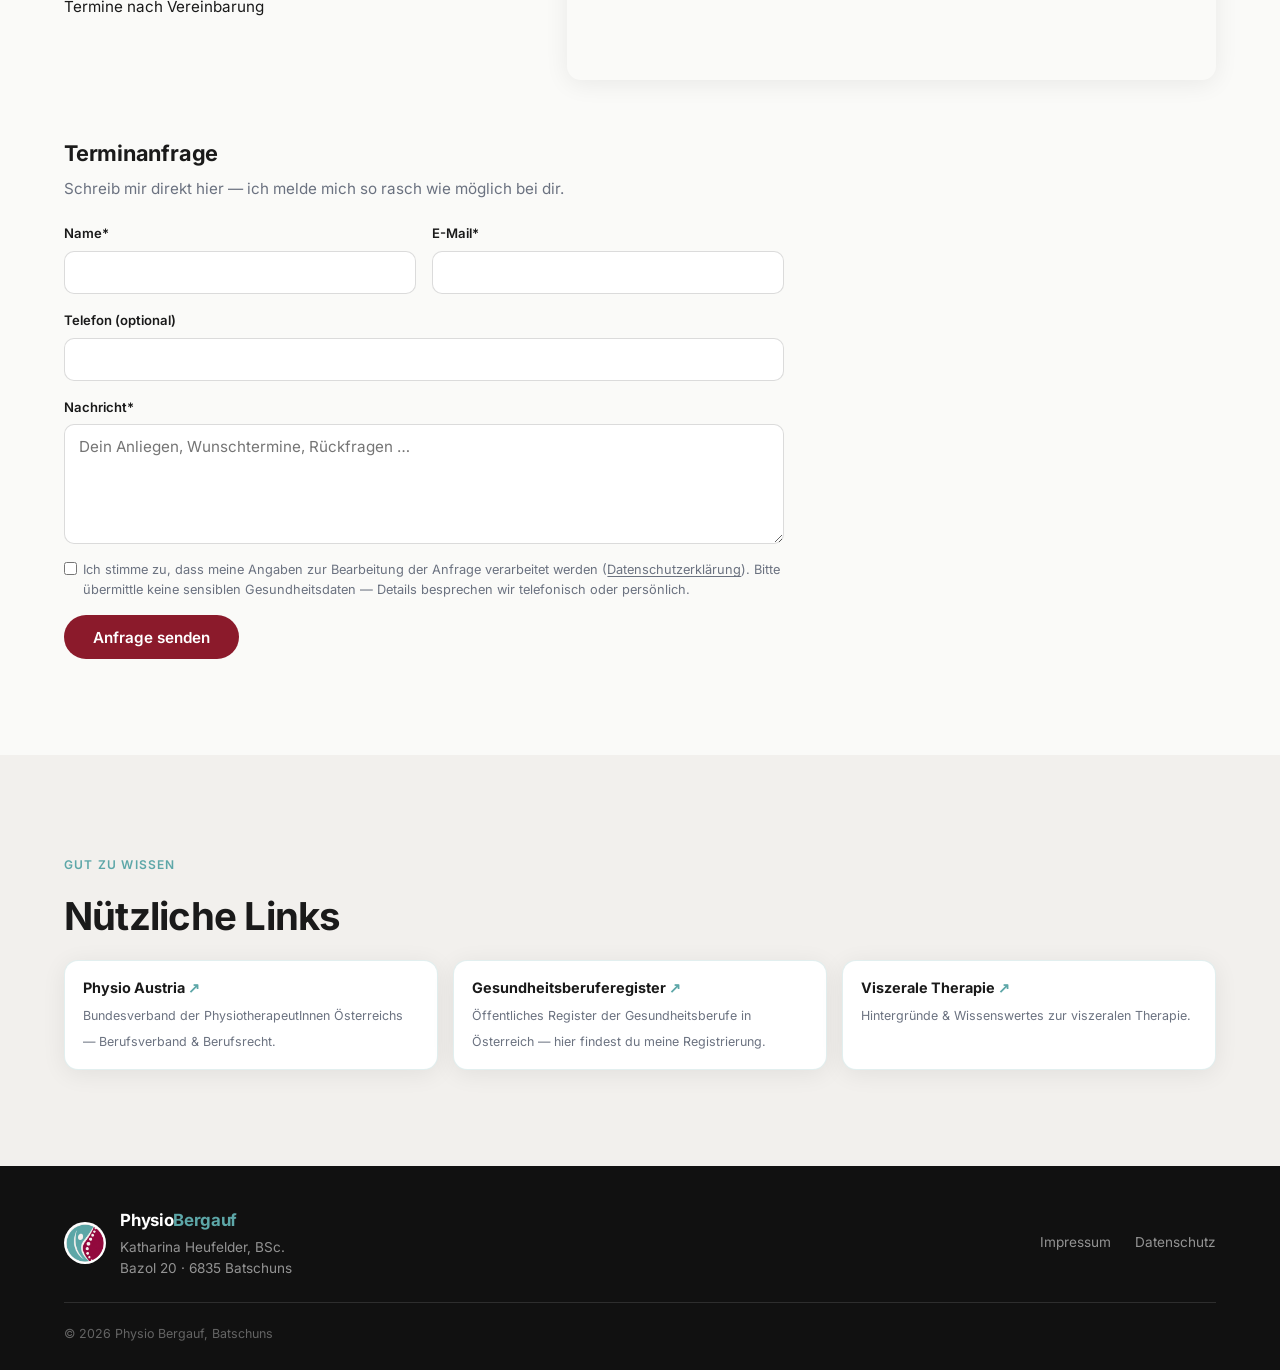
==== commit 63a8af41: "Leistungs-Karten auch am Desktop aufklappbar; Zitat mobil halb angehoben; Ueber-mich-Button hoeher -" ====
--- a/website/index.html
+++ b/website/index.html
@@ -17,7 +17,7 @@
   <meta property="og:url" content="https://berndheufelder.github.io/PHYSIObergauf/" />
   <meta property="og:locale" content="de_AT" />
   <!-- fonts are self-hosted via css/styles.css (no Google Fonts requests) -->
-  <link rel="stylesheet" href="css/styles.css?v=47" />
+  <link rel="stylesheet" href="css/styles.css?v=48" />
   <script type="application/ld+json">
   {
     "@context": "https://schema.org",
@@ -572,6 +572,6 @@
     </a>
   </div>
 
-  <script defer src="js/main.js?v=13"></script>
+  <script defer src="js/main.js?v=14"></script>
 </body>
 </html>
--- a/website/css/styles.css
+++ b/website/css/styles.css
@@ -682,6 +682,8 @@
   display: grid;
   grid-template-columns: repeat(2, 1fr);
   gap: 1.25rem;
+  /* offene und geschlossene Karten nebeneinander: jede nur so hoch wie ihr Inhalt */
+  align-items: start;
 }
 .cat-card {
   background: #fff; border-radius: var(--radius); overflow: hidden;
@@ -700,14 +702,23 @@
   font-size: 1rem; font-weight: 700; margin-bottom: .35rem; color: var(--txt);
   line-height: 1.4; text-transform: uppercase; letter-spacing: .04em;
 }
-/* Titel als Toggle-Button — nur mobil klickbar, Desktop rein optisch */
+/* Karten einzeln aufklappbar (alle Breiten): eingeklappt nur Titelzeile mit Chevron */
 .cat-toggle {
   display: flex; align-items: center; justify-content: space-between; gap: .8rem;
   width: 100%; background: none; border: 0; padding: 0;
   font: inherit; color: inherit; text-transform: inherit; letter-spacing: inherit;
-  text-align: left; cursor: default;
-}
-.cat-chevron { display: none; }
+  text-align: left; cursor: pointer;
+}
+.cat-chevron {
+  display: inline-block; width: 9px; height: 9px; flex-shrink: 0;
+  border-right: 2.5px solid var(--teal); border-bottom: 2.5px solid var(--teal);
+  transform: rotate(45deg); transition: transform .25s;
+}
+.cat-card.open .cat-chevron { transform: rotate(225deg); }
+.cat-card:not(.open) .cat-card-img { display: none; }
+.cat-card:not(.open) .cat-body > :not(h3) { display: none; }
+.cat-card:not(.open) .cat-body { padding: 1.05rem 1.2rem; }
+.cat-card:not(.open) h3 { margin-bottom: 0; }
 .cat-card .cat-sub {
   font-size: .85rem; color: var(--muted); margin-bottom: .9rem; line-height: 1.5;
 }
@@ -766,6 +777,9 @@
   .collapsible:not(.expanded) .ueber-intro-kurz { display: block; }
   .collapsible.expanded h2.more-text { display: block; }
   #ueber-mich.collapsible:not(.expanded) .fb { display: none; }
+  /* leere Timeline-Spalte eingeklappt ganz raus — sonst schiebt ihr Grid-Gap
+     den „Mehr anzeigen"-Button unnötig weit nach unten */
+  #ueber-mich.collapsible:not(.expanded) .ueber-timelinecol { display: none; }
 }
 /* Zusatzleistungen tag row */
 .zusatz { margin-top: 2.5rem; }
@@ -790,18 +804,6 @@
 @media (max-width: 860px) {
   .cat-grid { grid-template-columns: 1fr; gap: .7rem; }
   .cat-card-img { height: 200px; }
-  /* Karten einzeln aufklappbar: eingeklappt nur Titelzeile mit Chevron */
-  .cat-toggle { cursor: pointer; }
-  .cat-chevron {
-    display: inline-block; width: 9px; height: 9px; flex-shrink: 0;
-    border-right: 2.5px solid var(--teal); border-bottom: 2.5px solid var(--teal);
-    transform: rotate(45deg); transition: transform .25s;
-  }
-  .cat-card.open .cat-chevron { transform: rotate(225deg); }
-  .cat-card:not(.open) .cat-card-img { display: none; }
-  .cat-card:not(.open) .cat-body > :not(h3) { display: none; }
-  .cat-card:not(.open) .cat-body { padding: 1.05rem 1.2rem; }
-  .cat-card:not(.open) h3 { margin-bottom: 0; }
 }
 
 /* ── Ablauf ── */
@@ -971,8 +973,8 @@
 @media (max-width: 900px) {
   .hero-quote-box {
     position: static; top: auto;
-    /* bewusst NICHT mit angehoben — Zitat sitzt tiefer, mit Luft zur Linie */
-    transform: none;
+    /* halb angehoben — Mittelweg zwischen ganz oben (-7vh) und im Fluss (0) */
+    transform: translateY(-4vh);
     margin: 1.5rem auto 0; width: 100%;
   }
   .hero-scroll { display: none; }
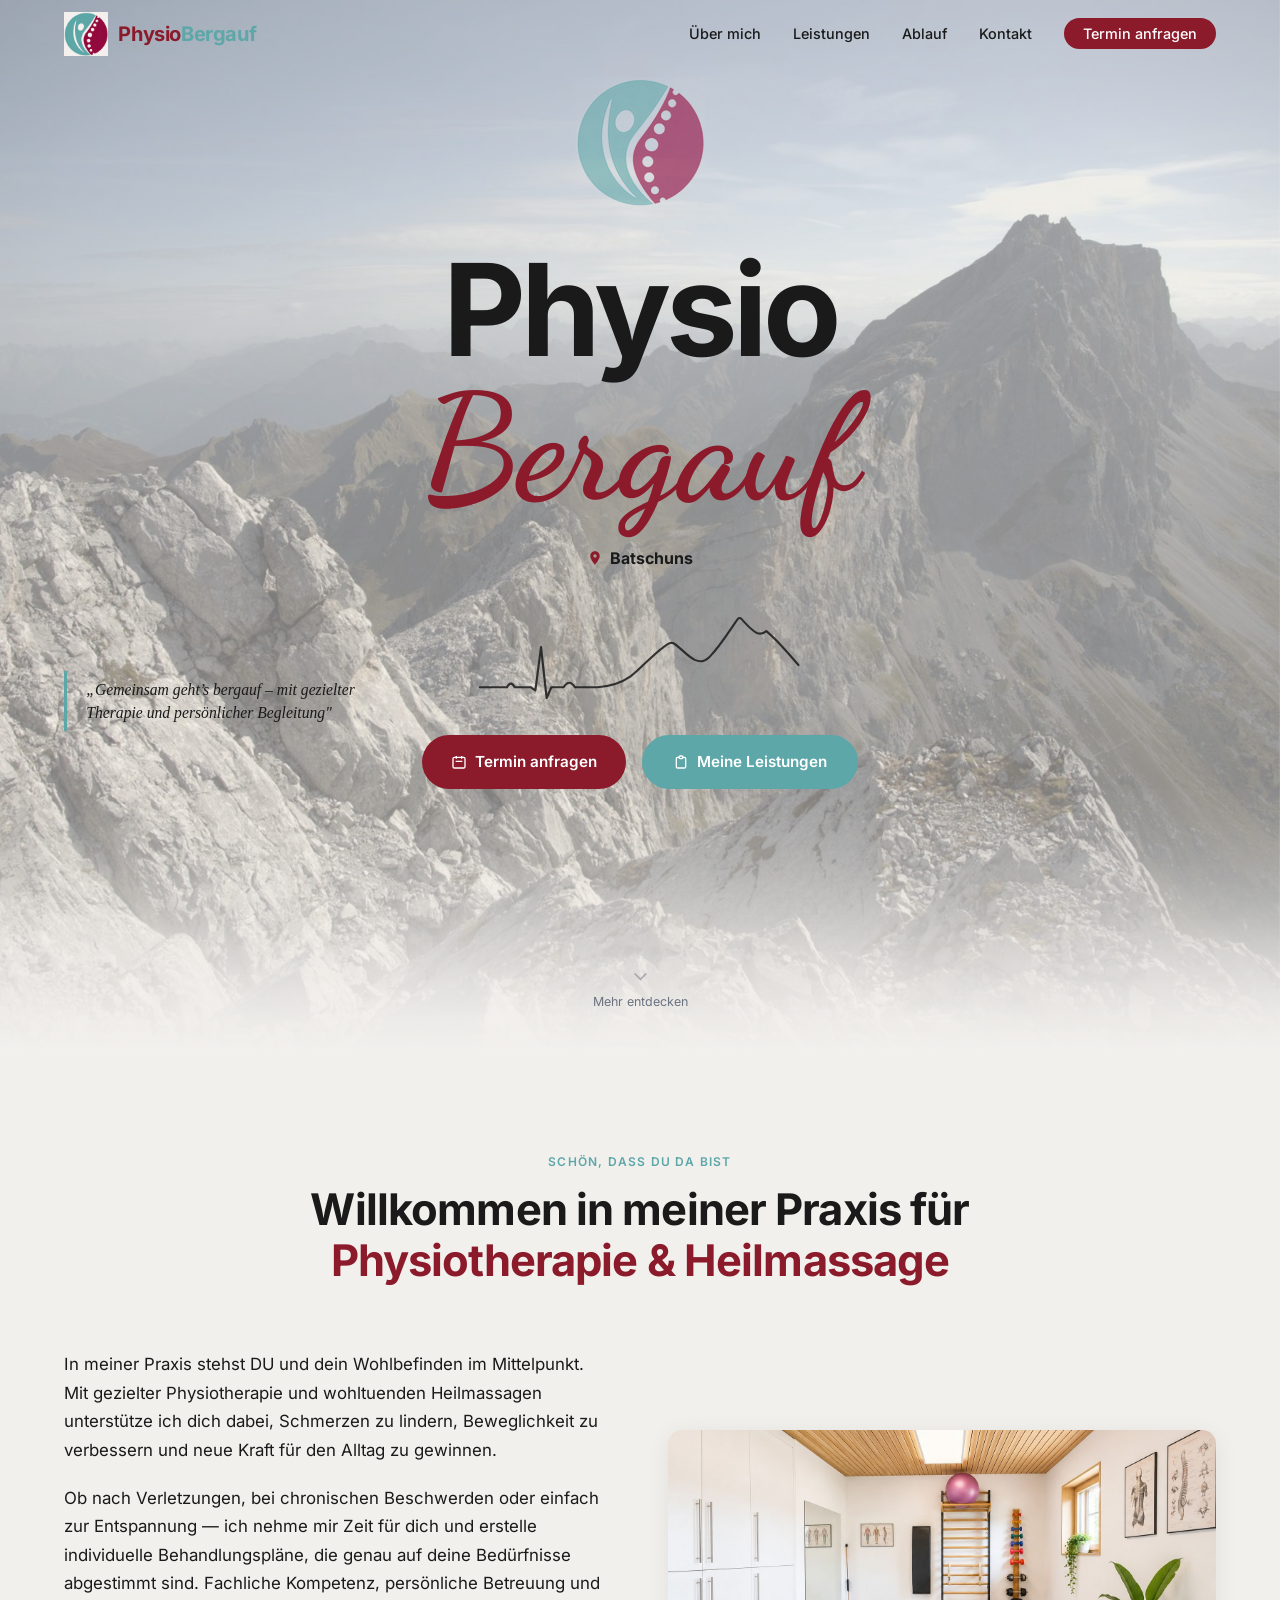
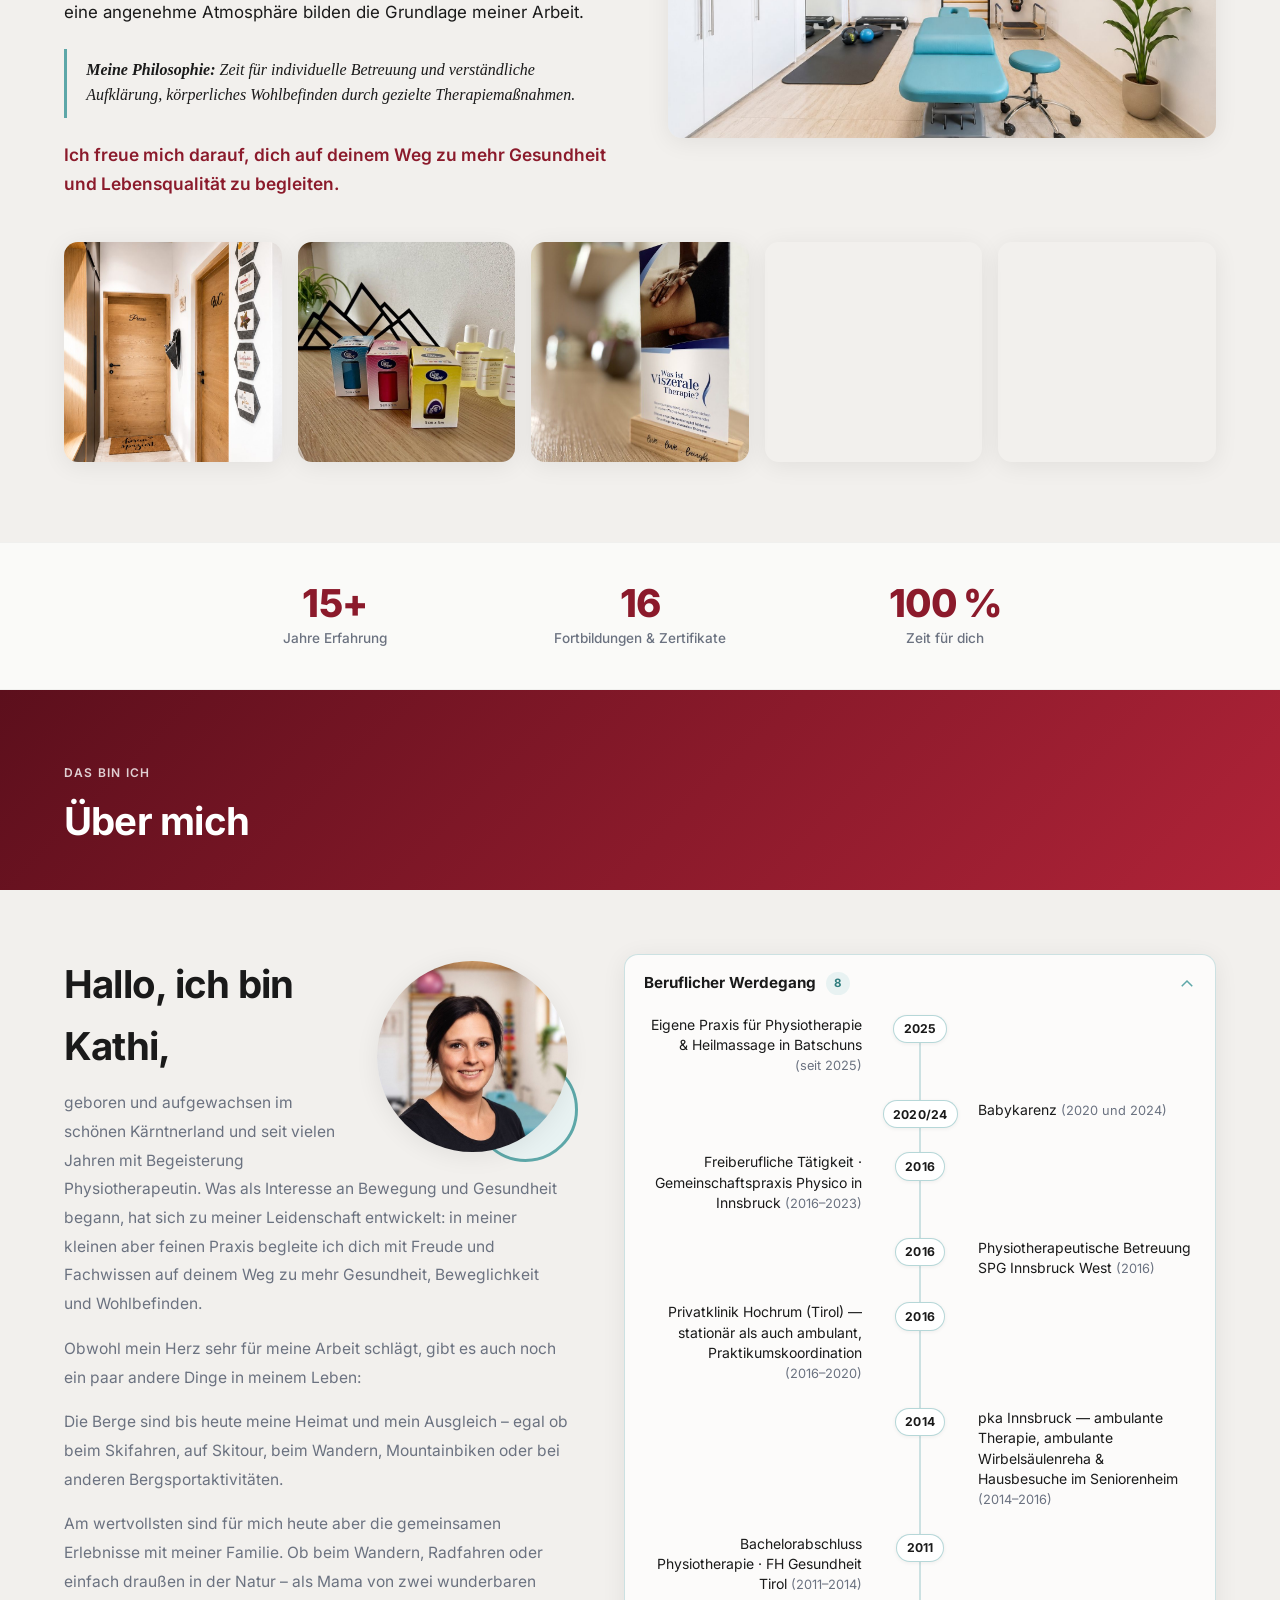
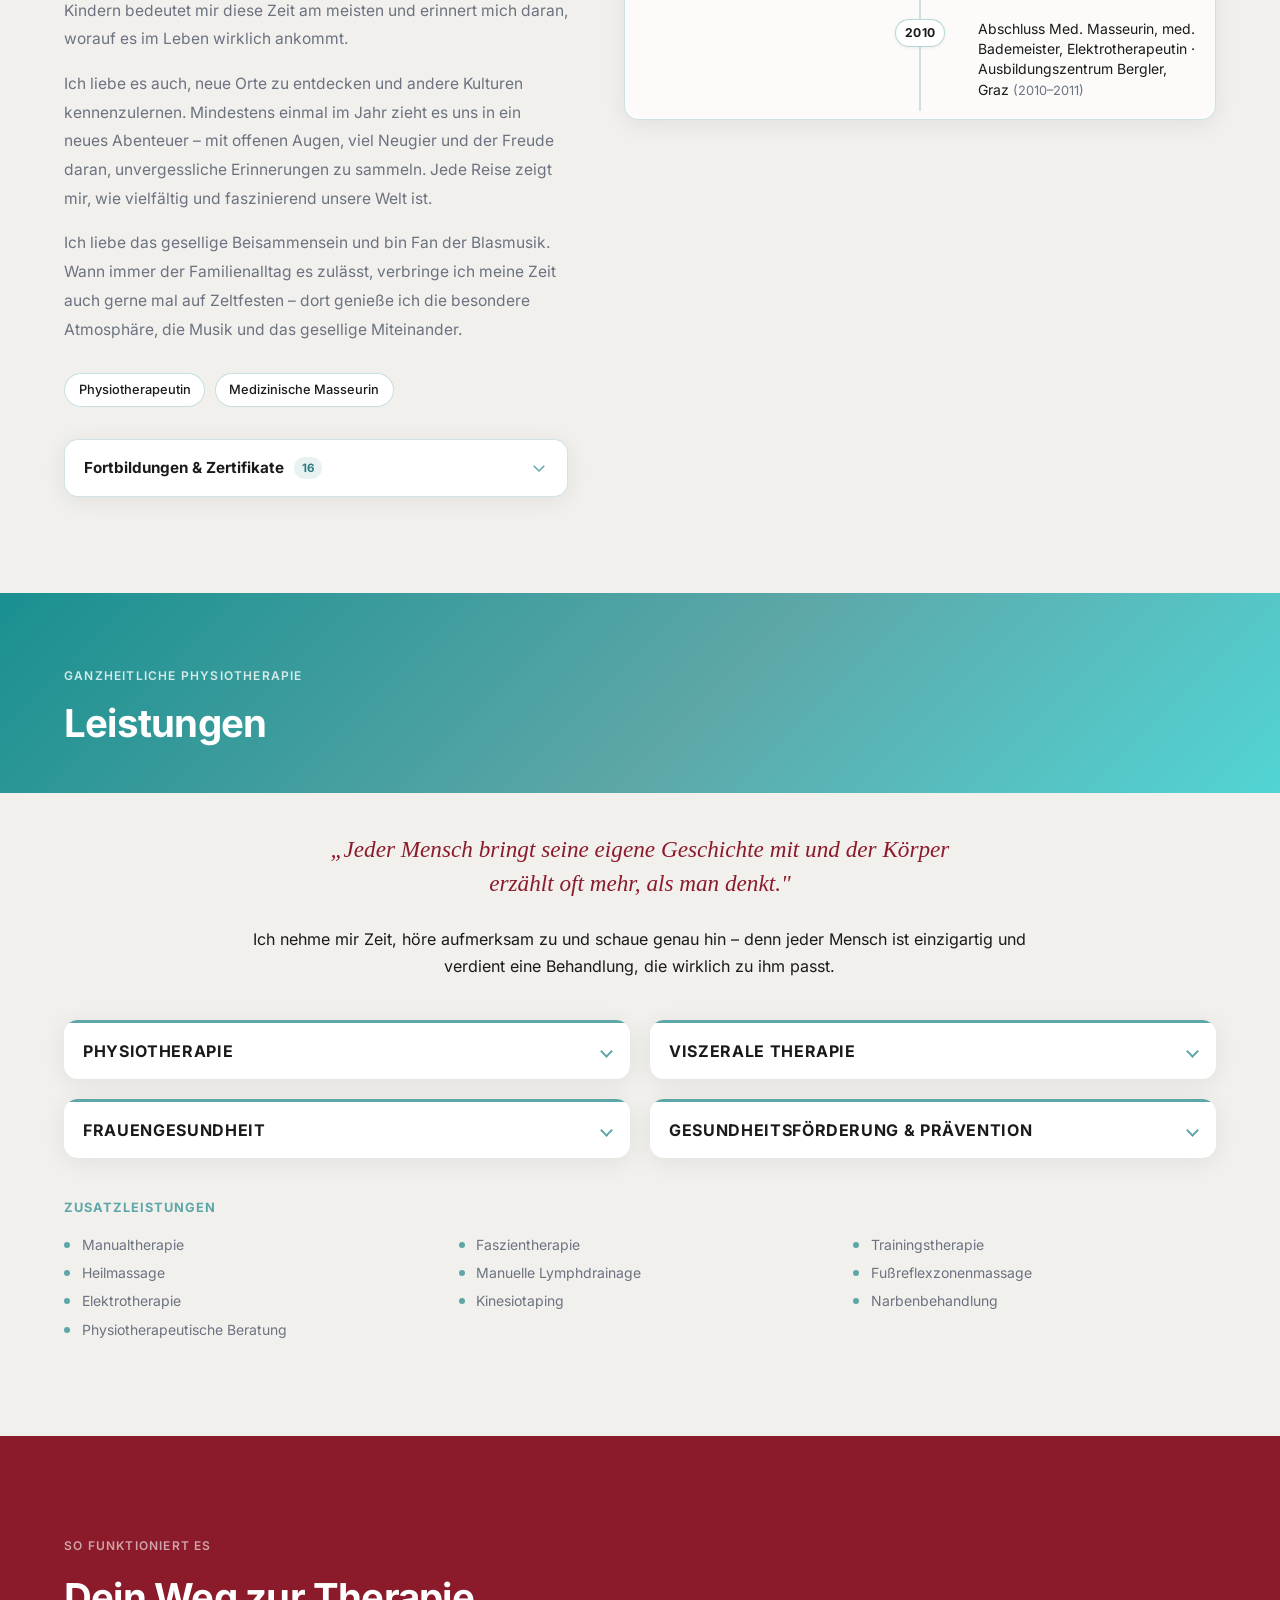
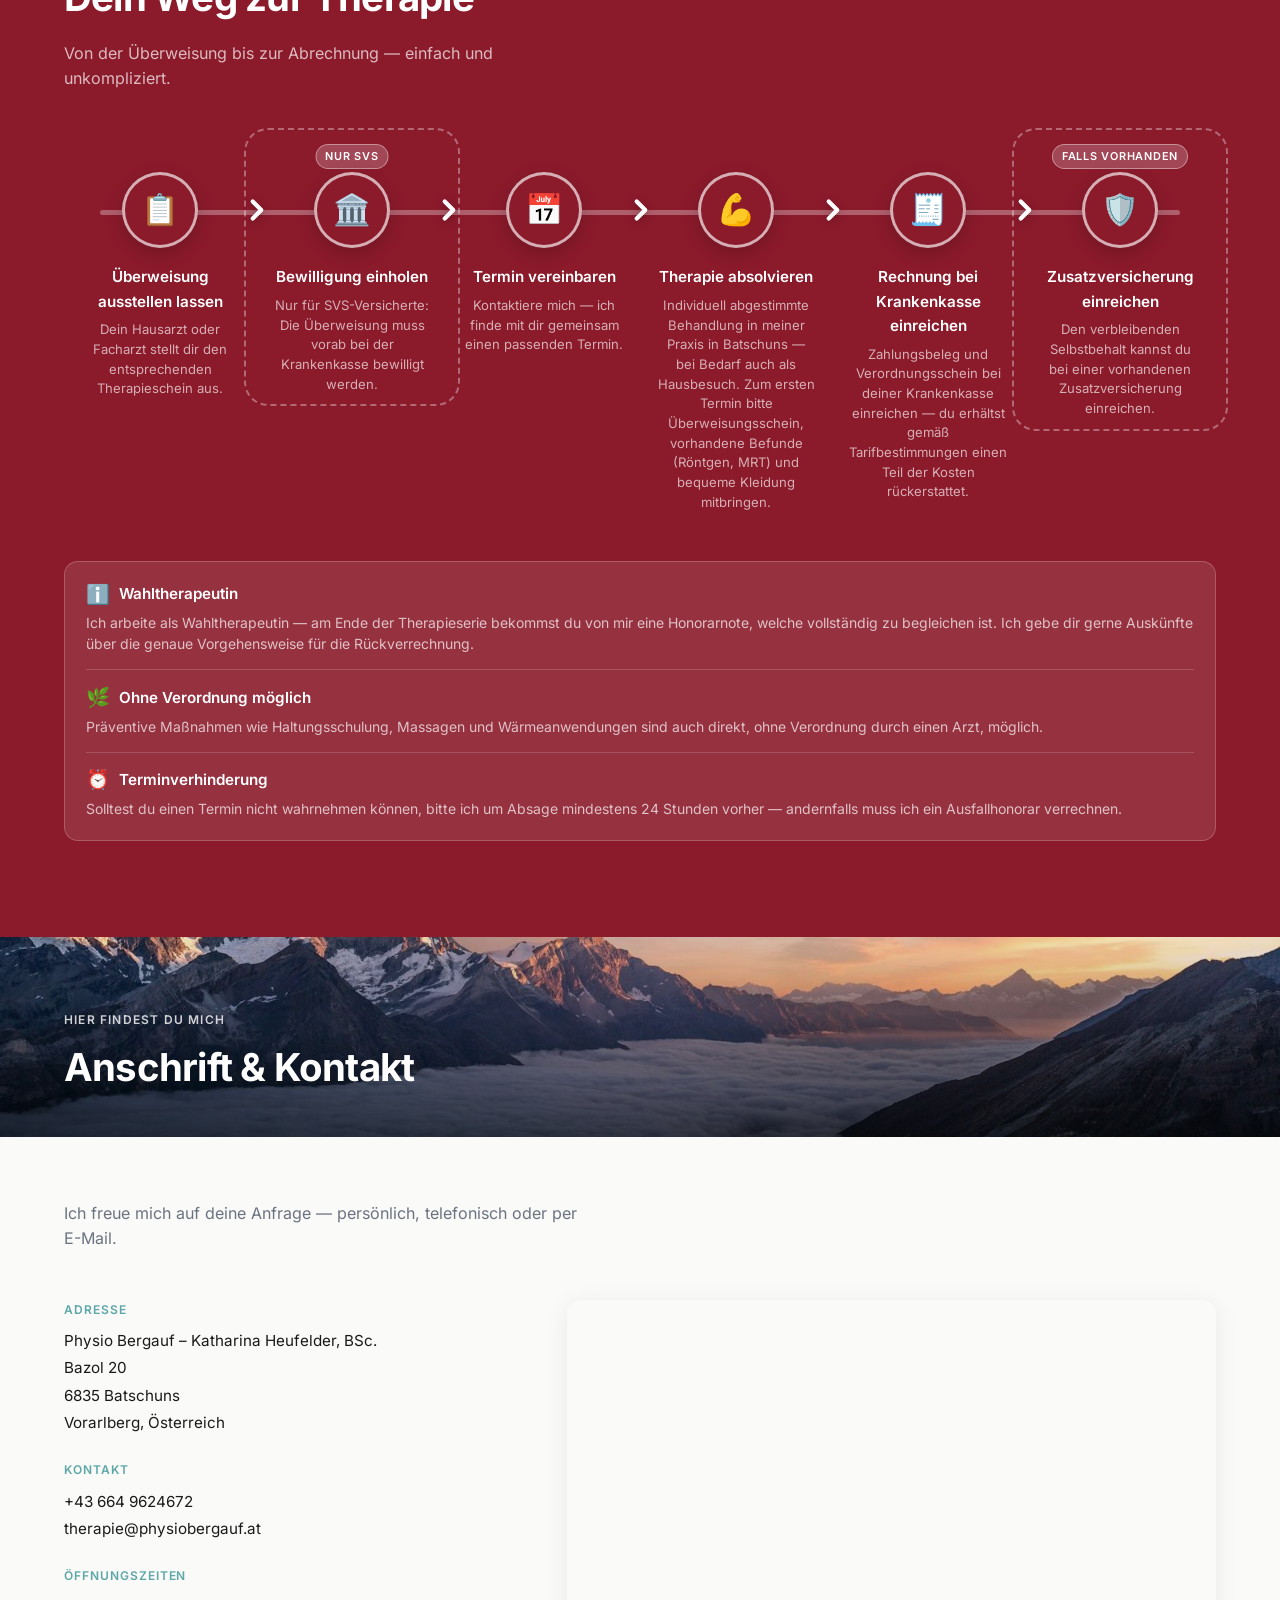
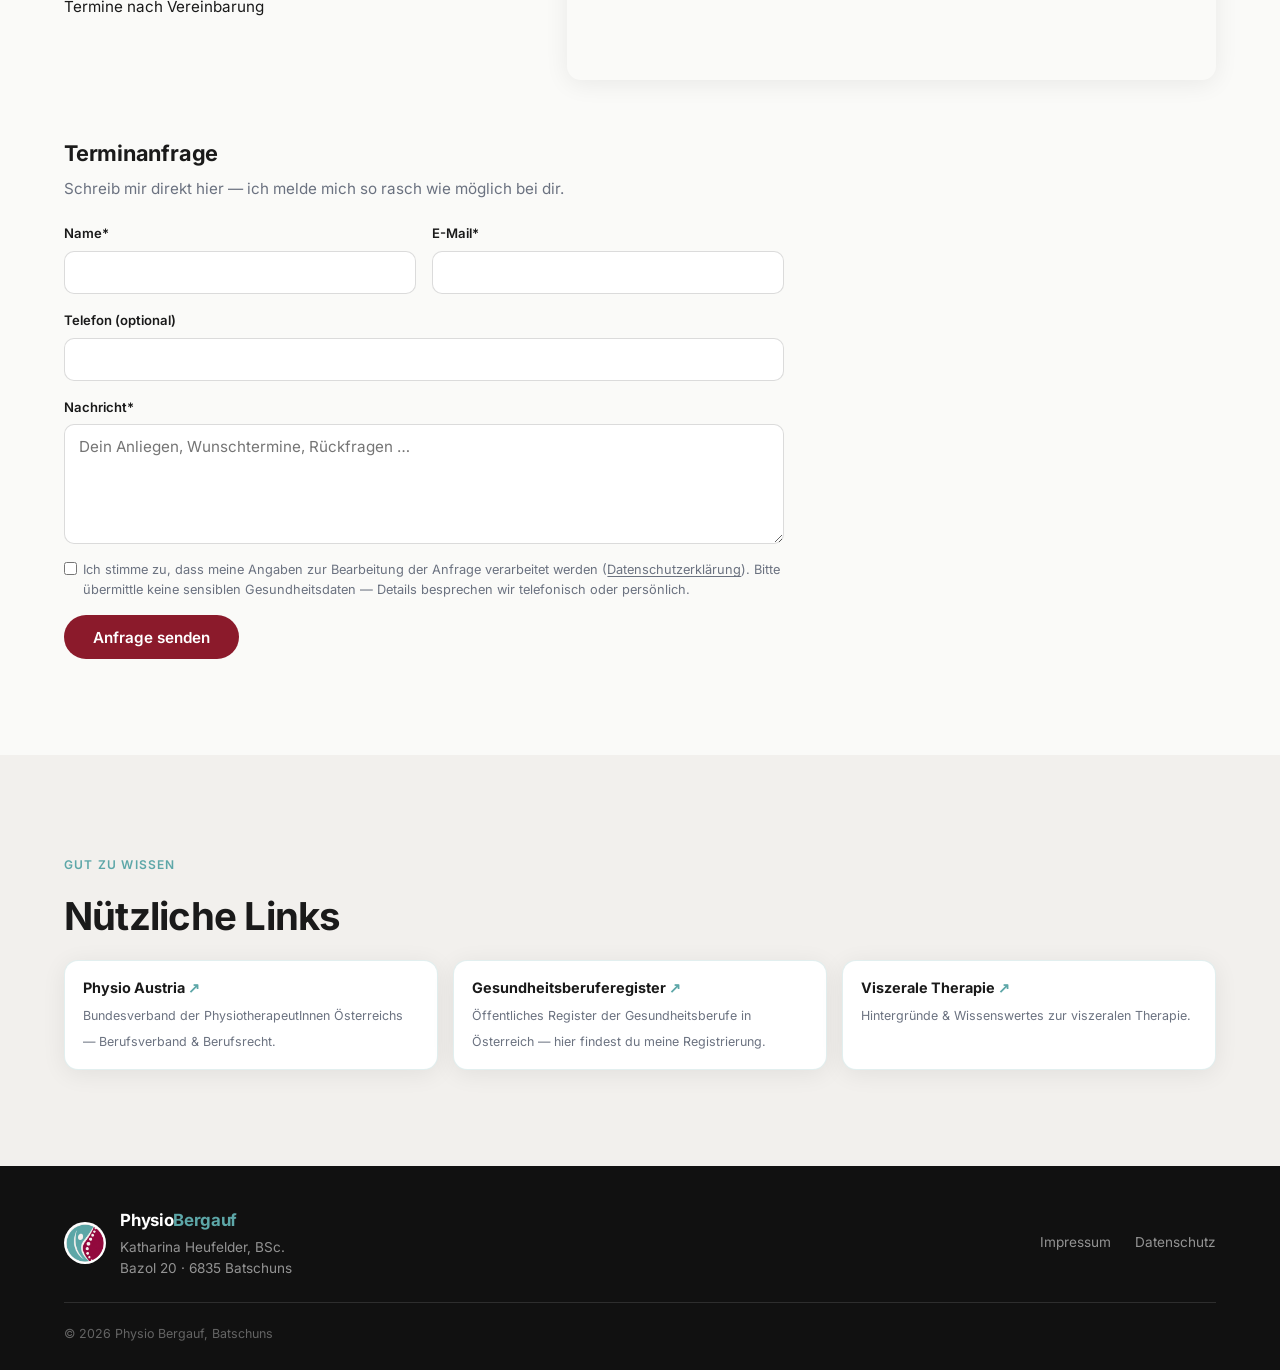
==== commit 76edbd50: "Werdegang am Desktop offen + Box halbtransparent; Austria-Karte mobil volle Deckkraft; Absatz-Fett r" ====
--- a/website/index.html
+++ b/website/index.html
@@ -17,7 +17,7 @@
   <meta property="og:url" content="https://berndheufelder.github.io/PHYSIObergauf/" />
   <meta property="og:locale" content="de_AT" />
   <!-- fonts are self-hosted via css/styles.css (no Google Fonts requests) -->
-  <link rel="stylesheet" href="css/styles.css?v=48" />
+  <link rel="stylesheet" href="css/styles.css?v=49" />
   <script type="application/ld+json">
   {
     "@context": "https://schema.org",
@@ -299,7 +299,7 @@
         <img class="cat-card-img" src="img/behandlung-liege.jpg" width="1200" height="800" loading="lazy" decoding="async" alt="Manuelle Therapie auf der Behandlungsliege" />
         <div class="cat-body">
           <h3><button class="cat-toggle" type="button" aria-expanded="false">Physiotherapie<span class="cat-chevron" aria-hidden="true"></span></button></h3>
-          <p>Durch gezielte <strong>manuelle Therapie, aktives Training und das Erlernen gesunder Bewegungsmuster</strong> arbeite ich mit dir daran, nachhaltige Lösungen zu schaffen – für weniger Schmerzen, mehr Beweglichkeit und ein gesundes Körpergefühl im Alltag. Ich bin überzeugt, dass der Körper in den meisten Fällen die Fähigkeit besitzt, sich anzupassen und zu regenerieren. Oft braucht er lediglich die richtigen Impulse, um wieder in sein natürliches Gleichgewicht zu finden.</p>
+          <p>Durch gezielte manuelle Therapie, aktives Training und das Erlernen gesunder Bewegungsmuster arbeite ich mit dir daran, nachhaltige Lösungen zu schaffen – für weniger Schmerzen, mehr Beweglichkeit und ein gesundes Körpergefühl im Alltag. Ich bin überzeugt, dass der Körper in den meisten Fällen die Fähigkeit besitzt, sich anzupassen und zu regenerieren. Oft braucht er lediglich die richtigen Impulse, um wieder in sein natürliches Gleichgewicht zu finden.</p>
           <h4 class="cat-list-title">Anwendungsbereiche</h4>
           <ul>
             <li>Behandlung von akuten und chronischen Beschwerden</li>
@@ -572,6 +572,6 @@
     </a>
   </div>
 
-  <script defer src="js/main.js?v=14"></script>
+  <script defer src="js/main.js?v=15"></script>
 </body>
 </html>
--- a/website/css/styles.css
+++ b/website/css/styles.css
@@ -295,8 +295,8 @@
   transform: translateZ(0);   /* drop-shadow rasters once instead of on every scroll frame */
 }
 @media (max-width: 640px) {
-  /* Handy: Österreich-Karte deutlich kräftiger — ging sonst fast unter */
-  #ueber-mich.map-bg::before { opacity: .9; background-size: 88% auto; }
+  /* Handy: Österreich-Karte volle Deckkraft — ging sonst fast unter */
+  #ueber-mich.map-bg::before { opacity: 1; background-size: 88% auto; }
 }
 
 /* ── Section Banner ── */
@@ -483,6 +483,11 @@
 }
 /* Werdegang-Timeline im selben Akkordeon-Stil (rechte Spalte) */
 .werdegang .fb { margin-top: 0; }
+/* Desktop: Werdegang startet offen (JS setzt open) und die Box lässt die
+   Österreich-Karte leicht durchscheinen */
+@media (min-width: 981px) {
+  .werdegang .fb { background: rgba(255,255,255,.72); }
+}
 .fb .vtl2 { padding: .2rem 1.2rem 1.2rem; }
 
 /* ── Willkommen ── */
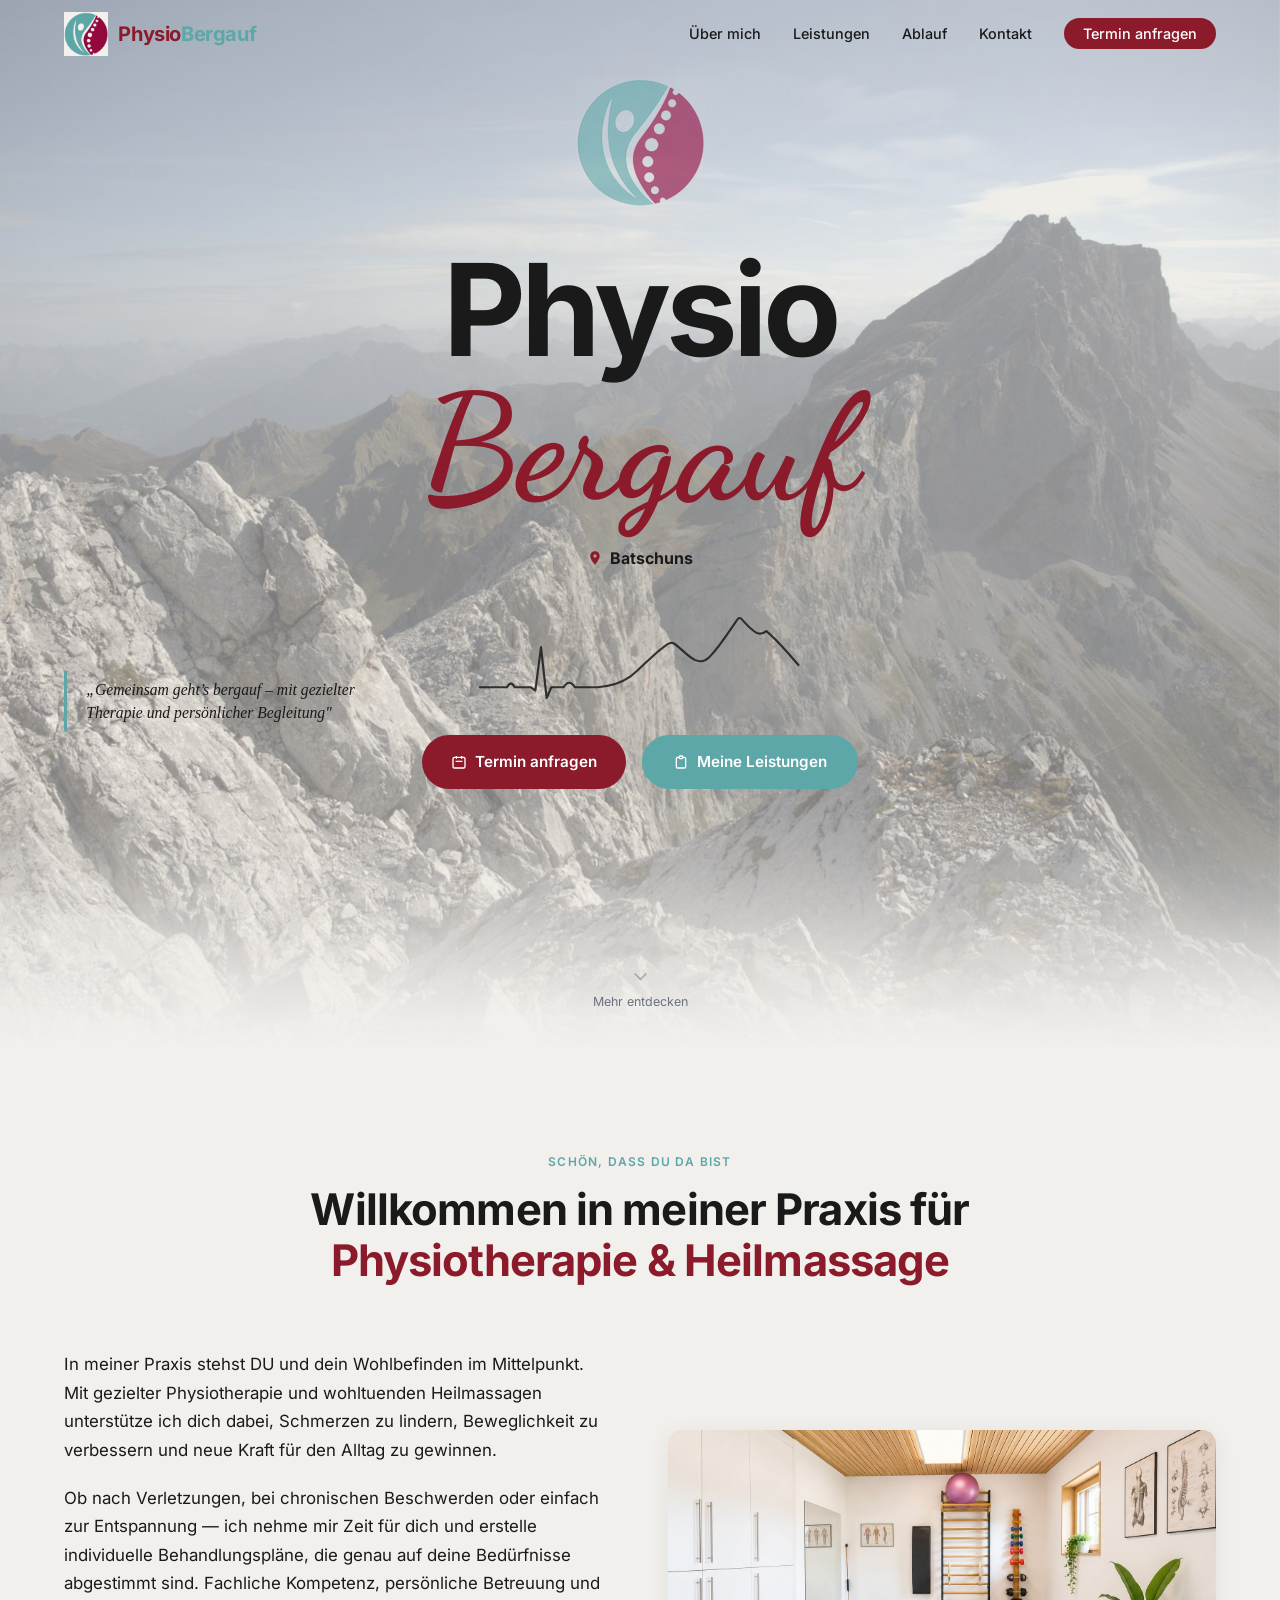
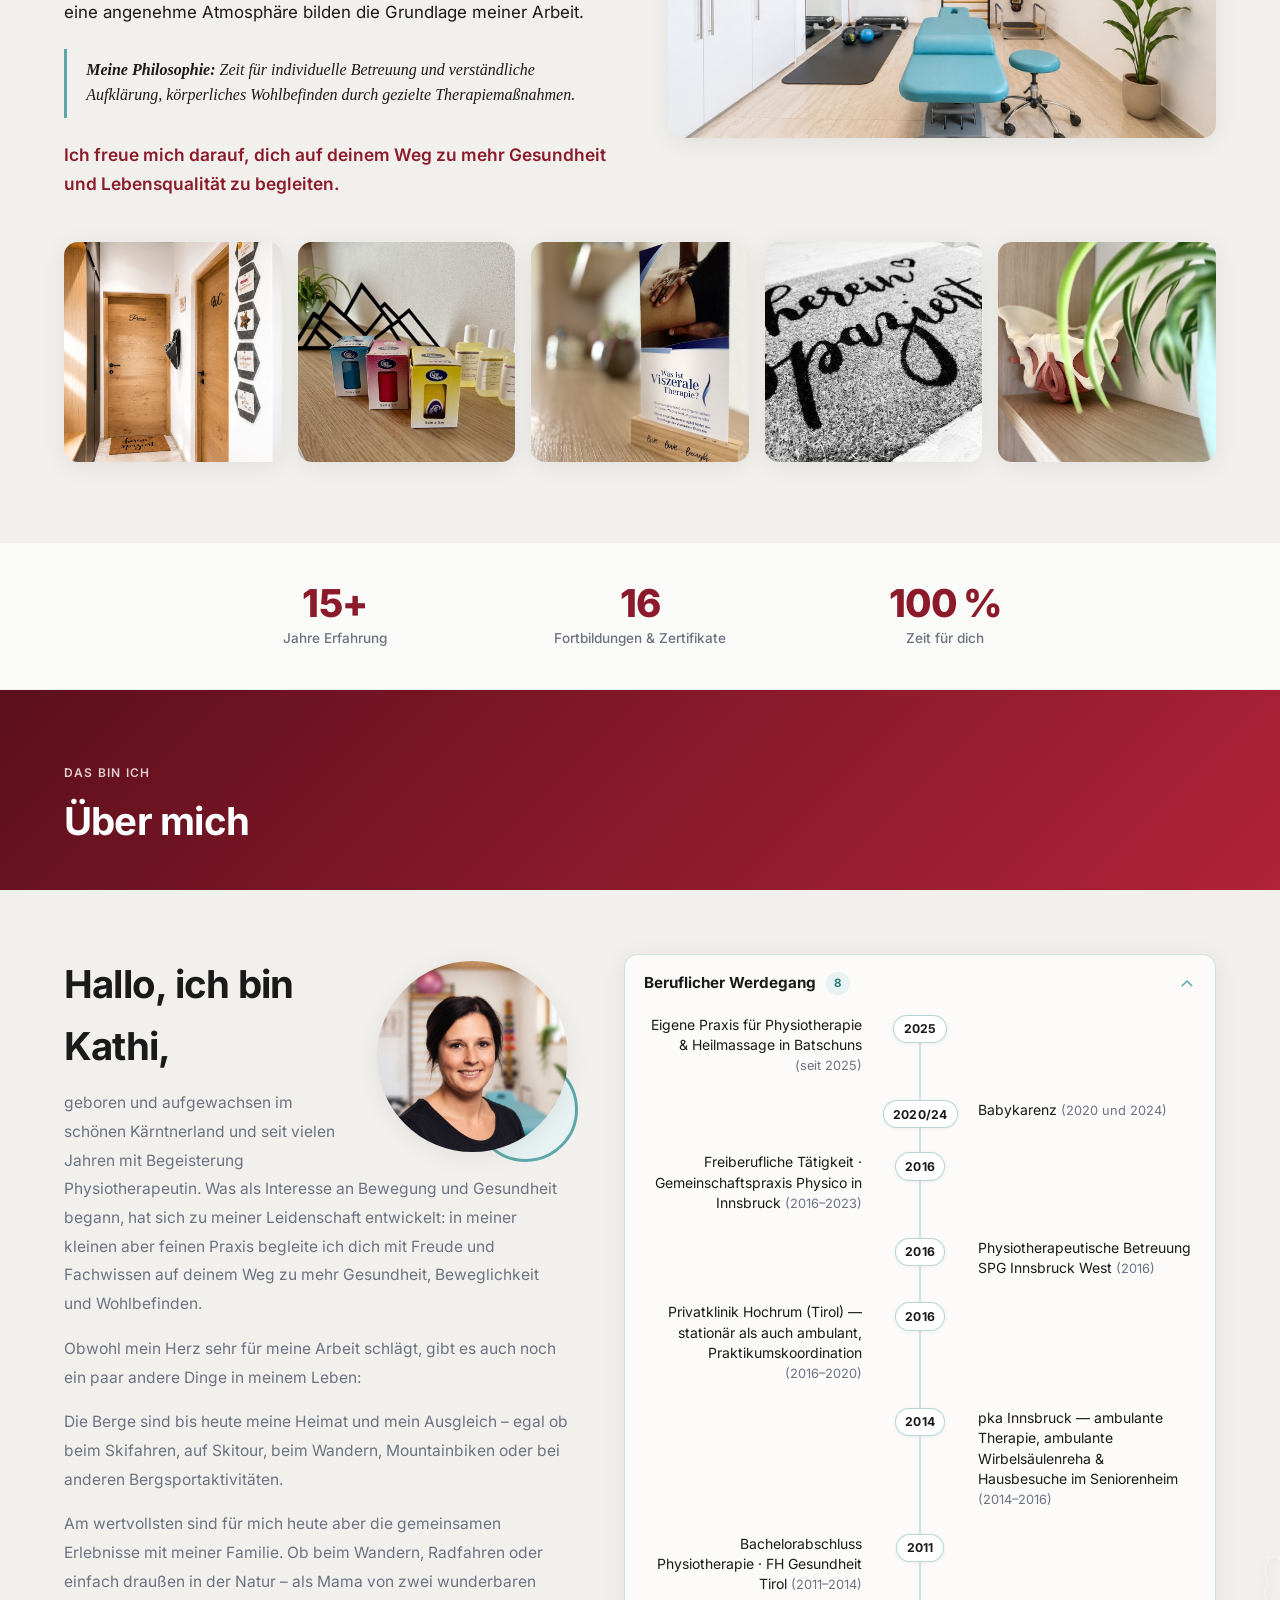
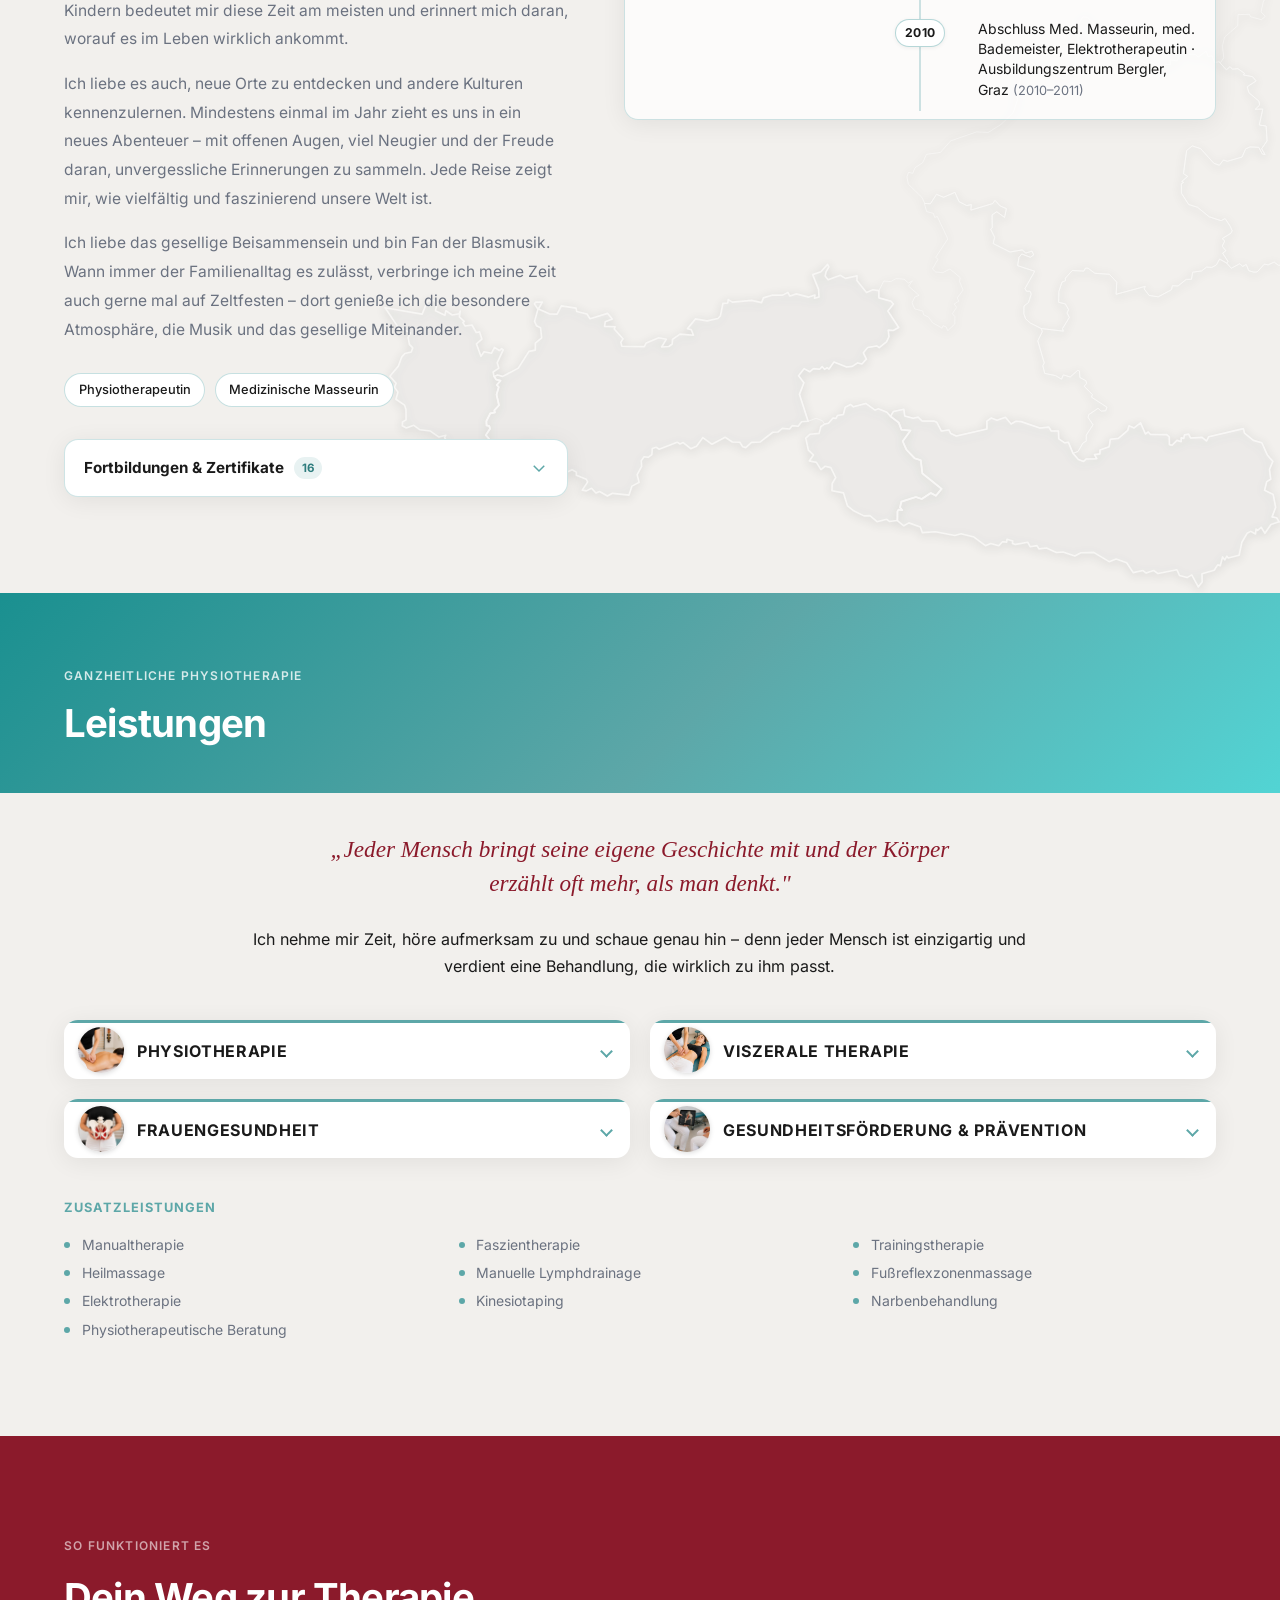
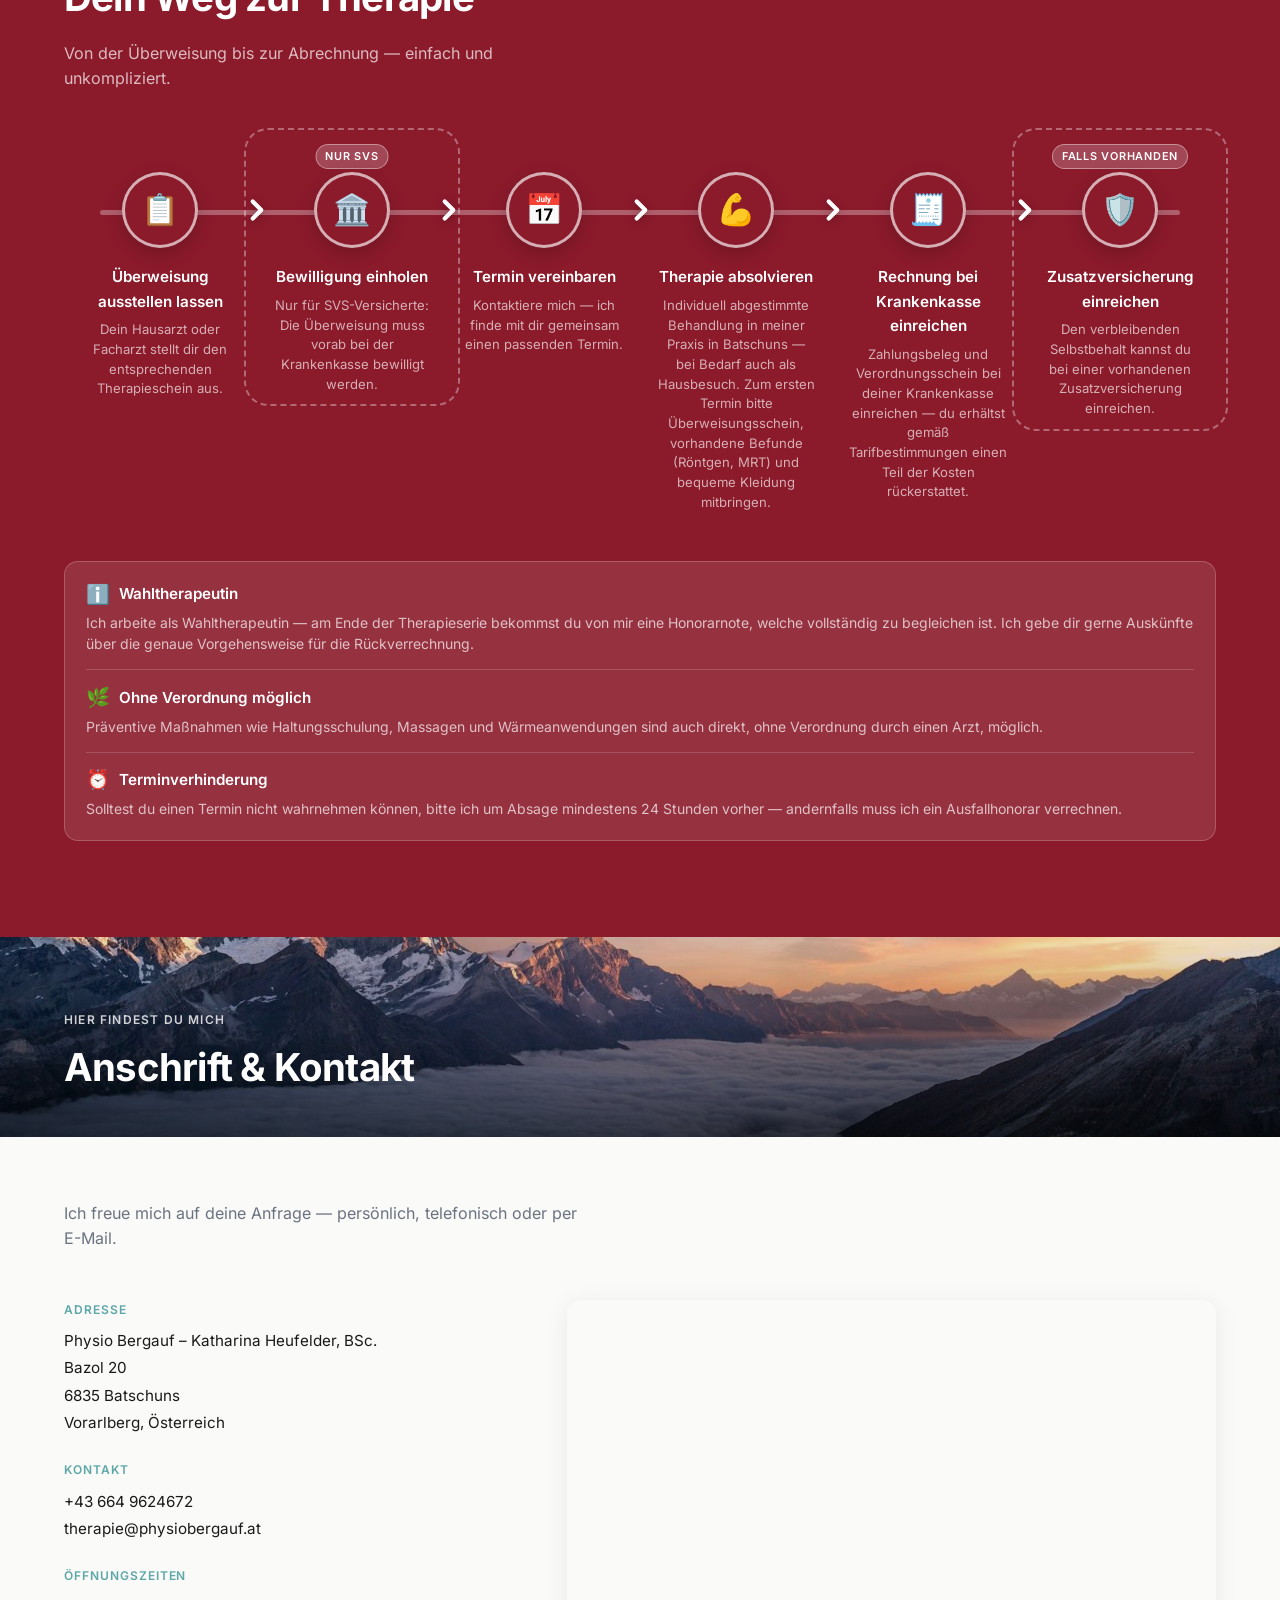
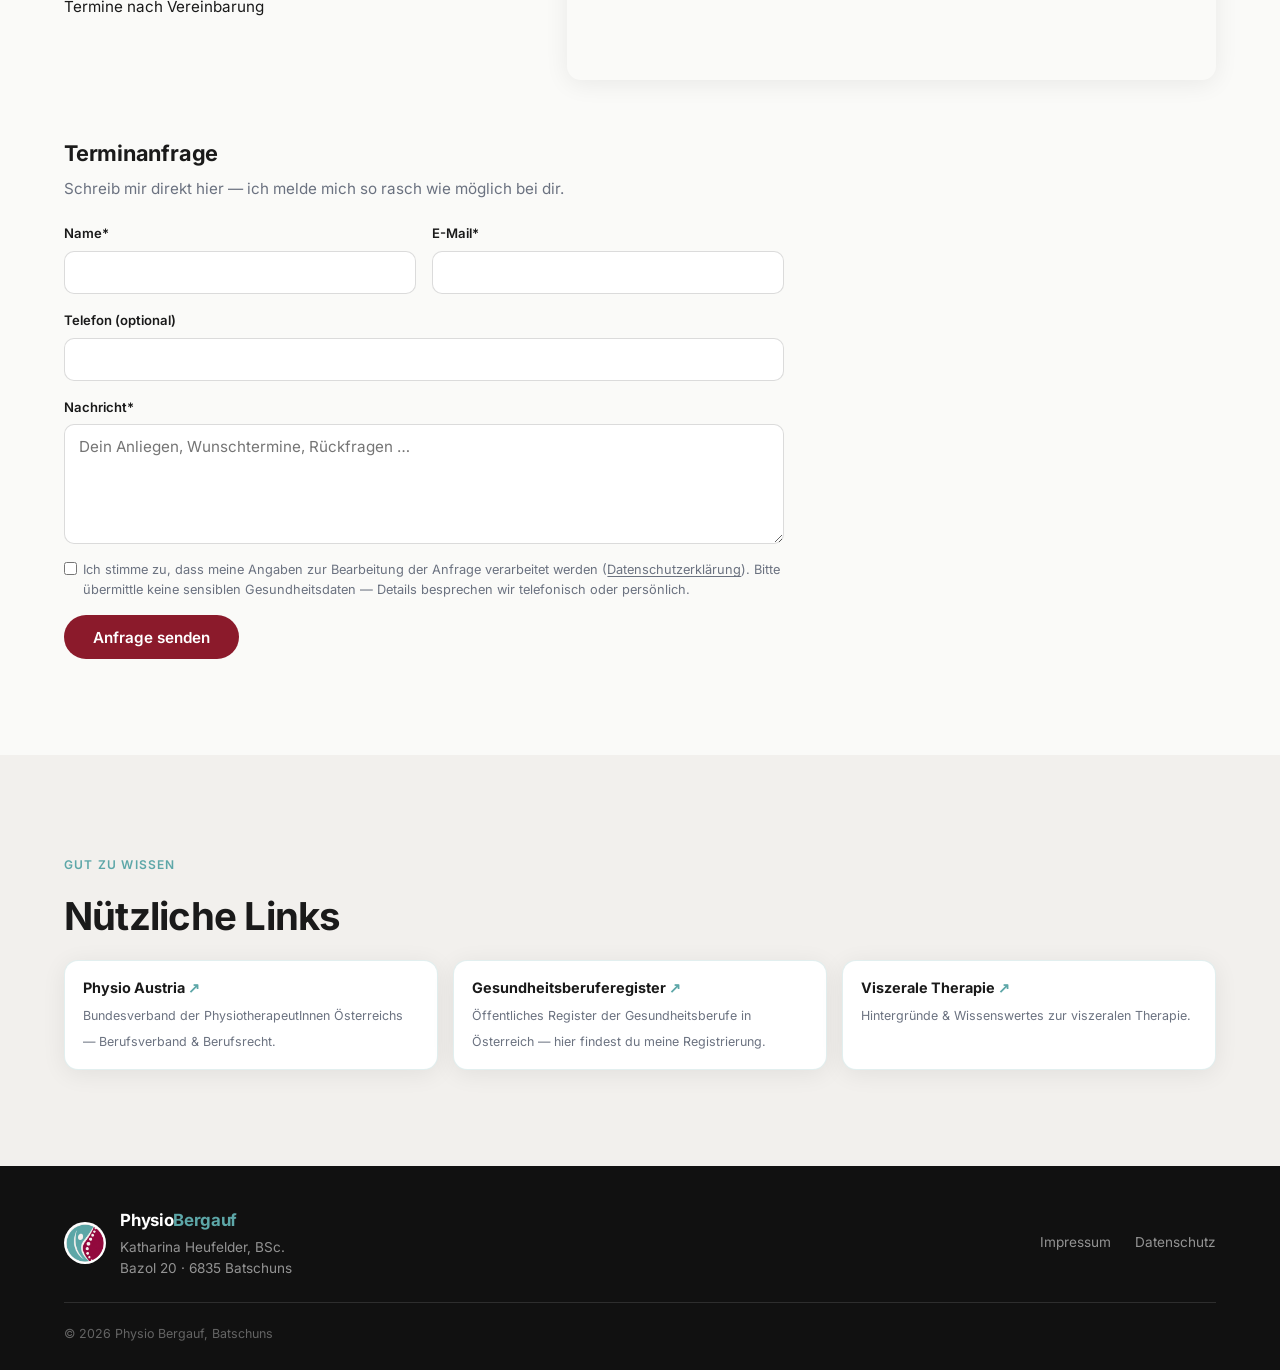
==== commit 036b50e2: "Leistungs-Karten zugeklappt: rundes Mini-Thumbnail neben dem Titel Co-Authored-By: Claude Fable 5 <n" ====
--- a/website/index.html
+++ b/website/index.html
@@ -17,7 +17,7 @@
   <meta property="og:url" content="https://berndheufelder.github.io/PHYSIObergauf/" />
   <meta property="og:locale" content="de_AT" />
   <!-- fonts are self-hosted via css/styles.css (no Google Fonts requests) -->
-  <link rel="stylesheet" href="css/styles.css?v=49" />
+  <link rel="stylesheet" href="css/styles.css?v=50" />
   <script type="application/ld+json">
   {
     "@context": "https://schema.org",
--- a/website/css/styles.css
+++ b/website/css/styles.css
@@ -720,9 +720,15 @@
   transform: rotate(45deg); transition: transform .25s;
 }
 .cat-card.open .cat-chevron { transform: rotate(225deg); }
-.cat-card:not(.open) .cat-card-img { display: none; }
+/* zugeklappt: Bild als kleines rundes Thumbnail links neben dem Titel */
+.cat-card:not(.open) { position: relative; }
+.cat-card:not(.open) .cat-card-img {
+  position: absolute; left: .85rem; top: 50%; transform: translateY(-50%);
+  width: 46px; height: 46px; border-radius: 50%;
+  box-shadow: 0 1px 5px rgba(0,0,0,.15);
+}
 .cat-card:not(.open) .cat-body > :not(h3) { display: none; }
-.cat-card:not(.open) .cat-body { padding: 1.05rem 1.2rem; }
+.cat-card:not(.open) .cat-body { padding: 1.05rem 1.2rem 1.05rem calc(.85rem + 46px + .85rem); }
 .cat-card:not(.open) h3 { margin-bottom: 0; }
 .cat-card .cat-sub {
   font-size: .85rem; color: var(--muted); margin-bottom: .9rem; line-height: 1.5;
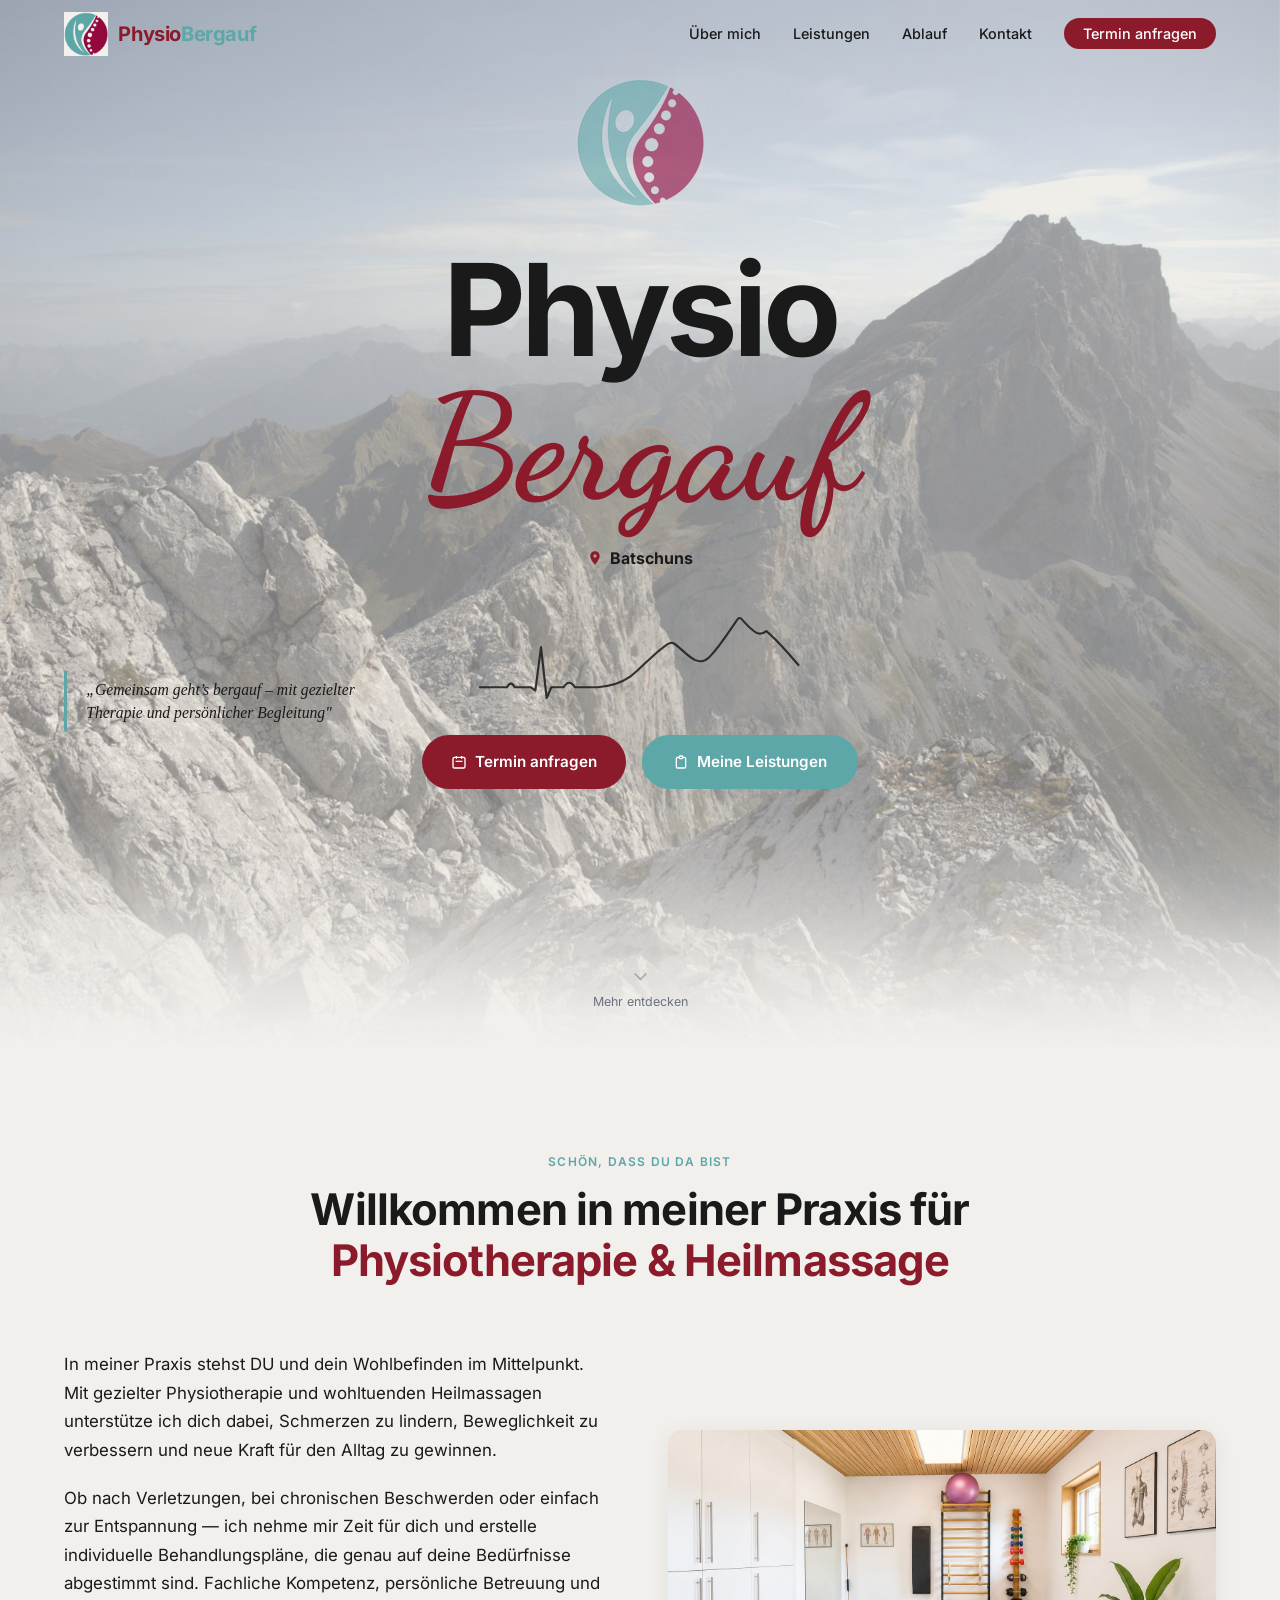
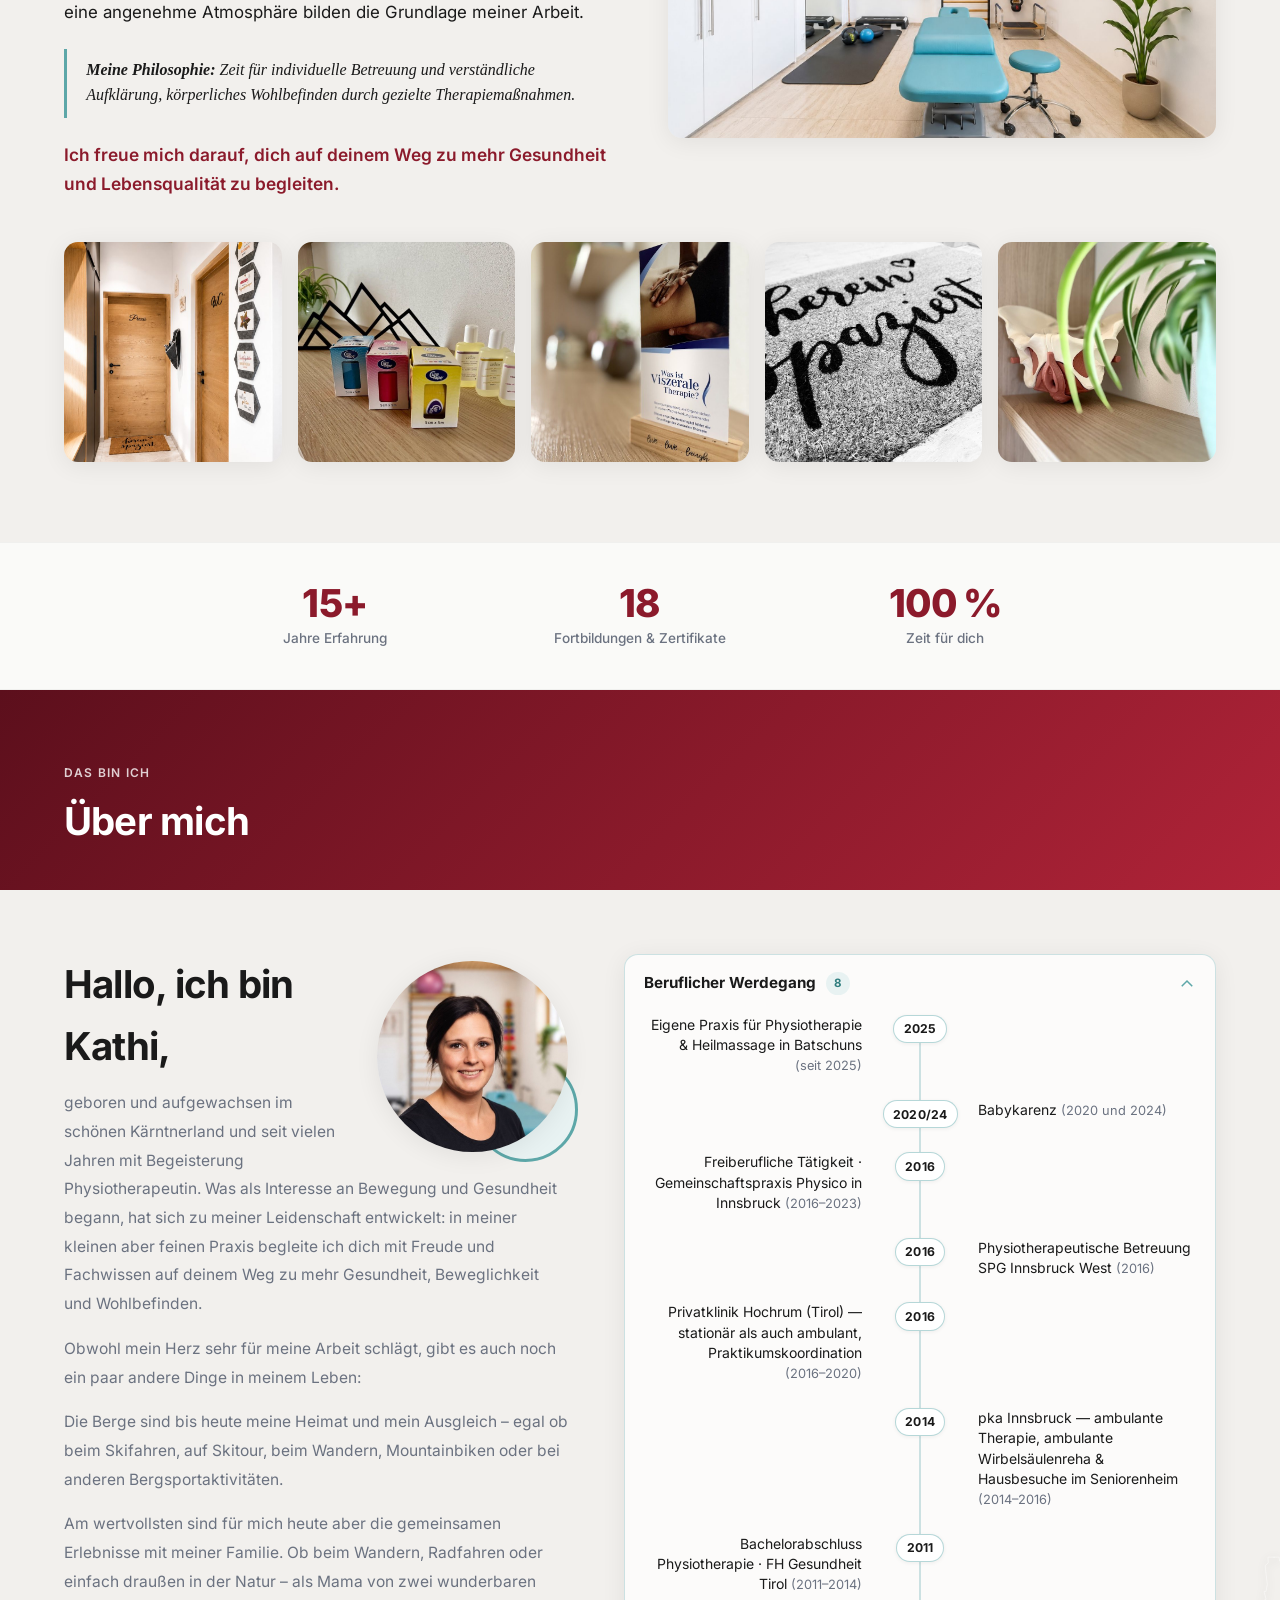
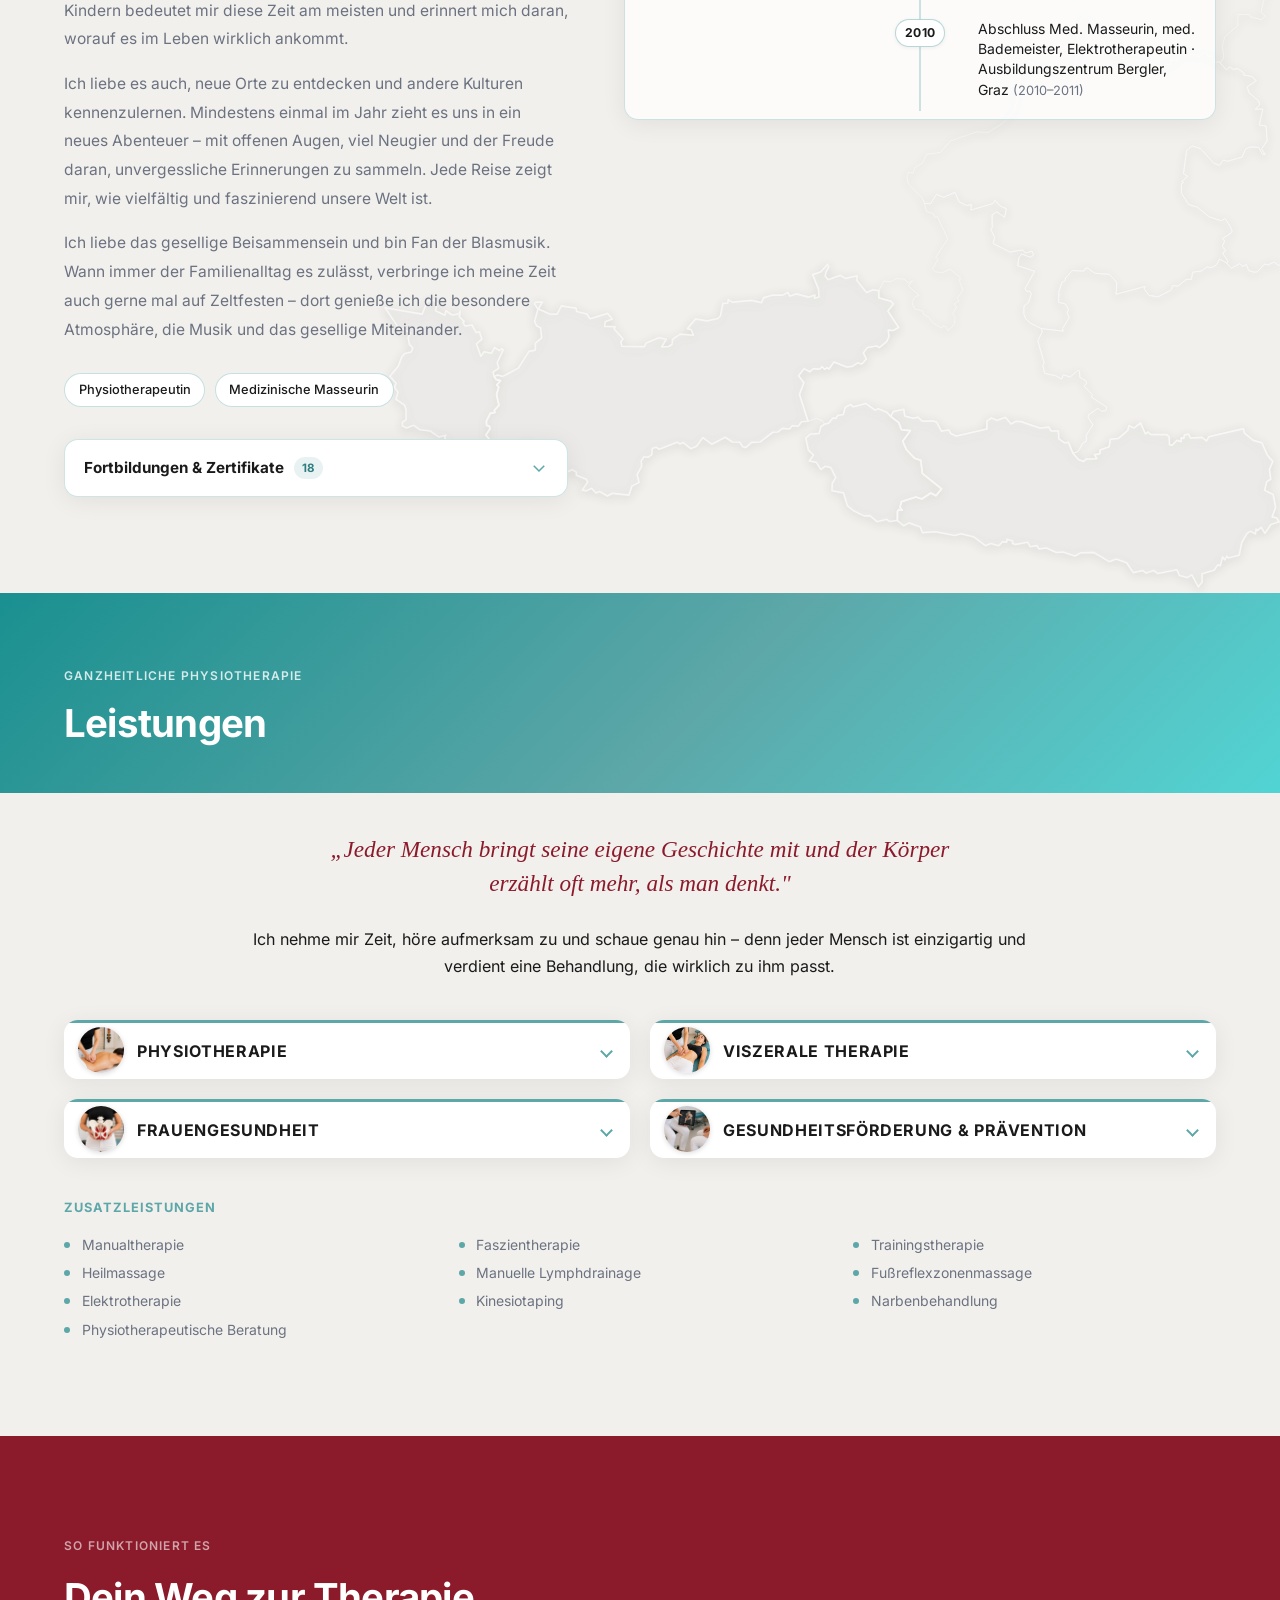
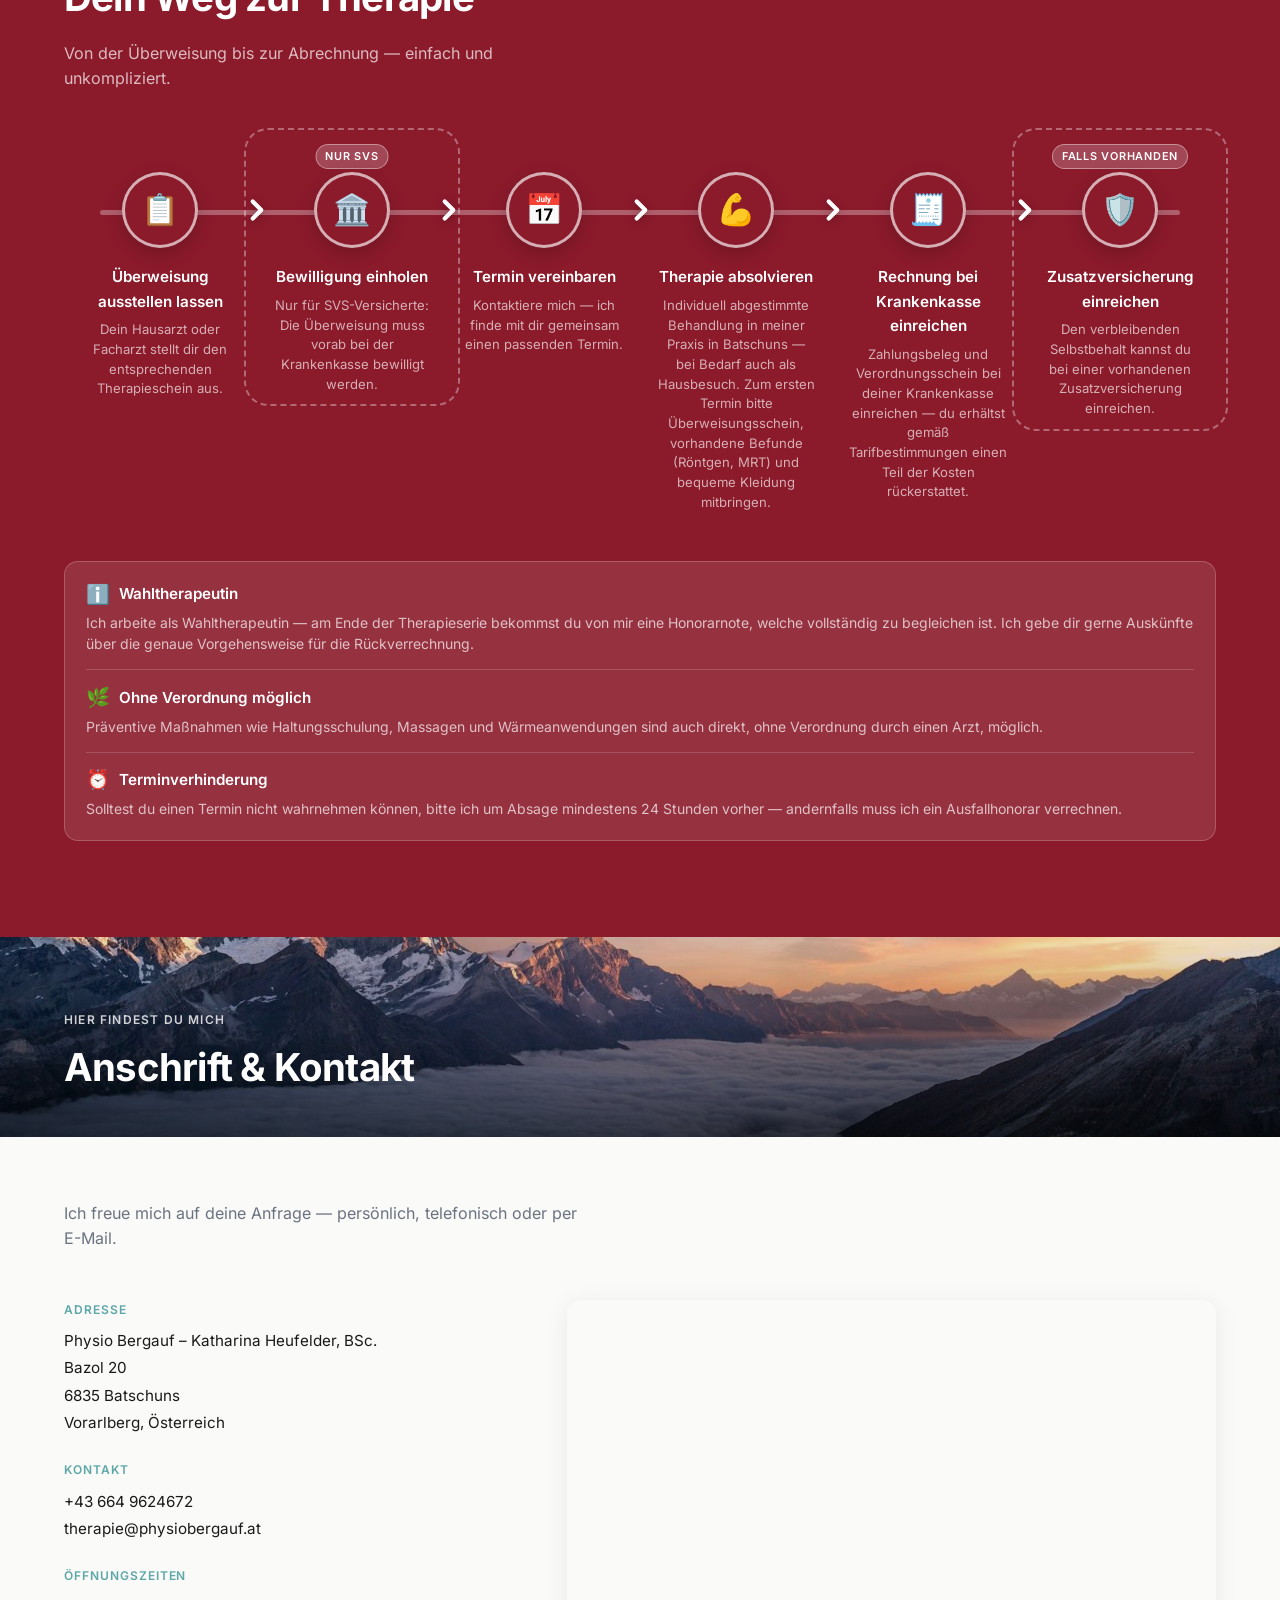
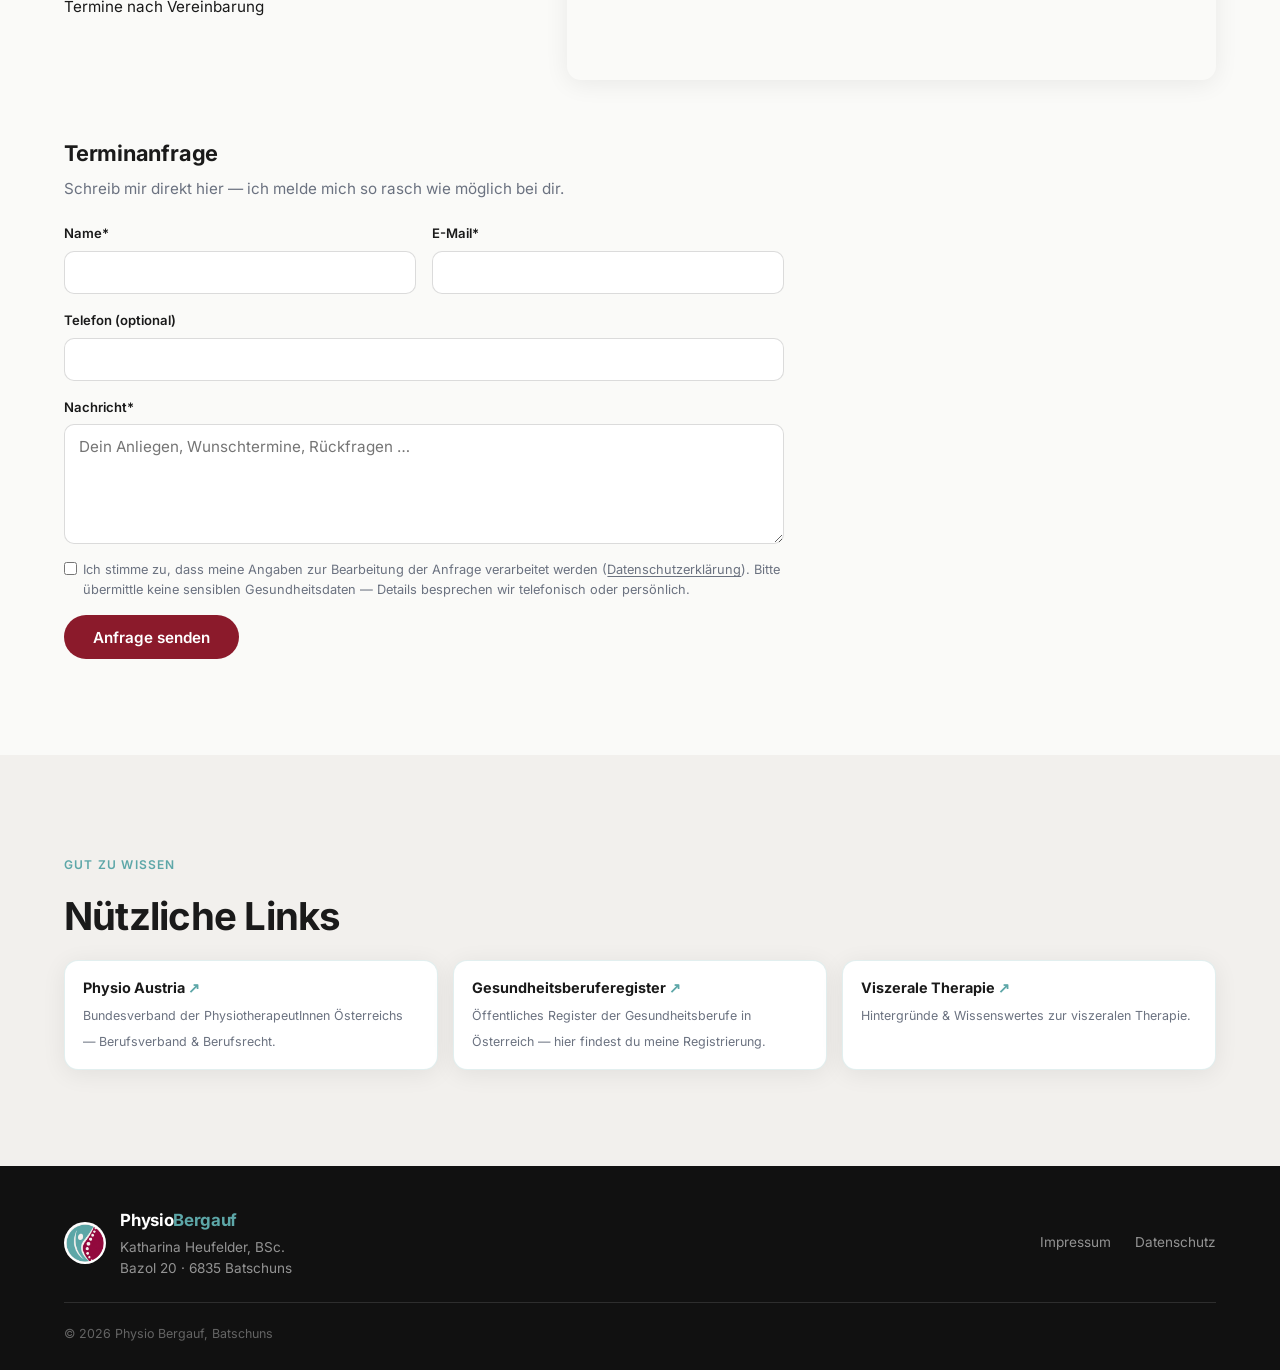
==== commit 083ab1bc: "Fortbildungen erweitert (18) und Anwendungsbereiche Viszerale Therapie ueberarbeitet - Neu: Viszeral" ====
--- a/website/index.html
+++ b/website/index.html
@@ -156,7 +156,7 @@
   <section id="fakten">
     <div class="fakten-grid">
       <div class="fakten-item"><strong>15+</strong><span>Jahre Erfahrung</span></div>
-      <div class="fakten-item"><strong>16</strong><span>Fortbildungen &amp; Zertifikate</span></div>
+      <div class="fakten-item"><strong>18</strong><span>Fortbildungen &amp; Zertifikate</span></div>
       <div class="fakten-item"><strong>100&thinsp;%</strong><span>Zeit für dich</span></div>
     </div>
   </section>
@@ -199,7 +199,7 @@
         <details class="fb">
           <summary>
             <span class="fb-title">Fortbildungen &amp; Zertifikate</span>
-            <span class="fb-count">16</span>
+            <span class="fb-count">18</span>
             <svg class="fb-chevron" width="18" height="18" fill="none" stroke="currentColor" stroke-width="2" viewBox="0 0 24 24"><path d="M19 9l-7 7-7-7"/></svg>
           </summary>
           <ul class="fb-list">
@@ -214,8 +214,10 @@
             <li>Innovative funktionelle Behandlungskonzepte für Fuß, oberes Sprunggelenk, Knie, Hüfte</li>
             <li>Viszerale Therapie &amp; integrative manuelle Behandlungsmethoden – Läsionskette Verdauungstrakt-Wirbelsäule</li>
             <li>Viszerale Therapie &amp; integrative manuelle Behandlungsmethoden – Läsionskette Thorax-BWS/HWS</li>
+            <li>Viszerale Therapie &amp; integrative manuelle Behandlungsmethoden – Läsionskette Urogenitalbereich-Hüfte/Wirbelsäule</li>
             <li>ESP Schulterrehabilitation</li>
-            <li>Training nach der Geburt</li>
+            <li>MamaFIT Academy – Training nach der Geburt</li>
+            <li>Elektrotherapie am Beckenboden NEU gedacht</li>
             <li>Geburtsvorbereitung</li>
             <li>Vaginale Palpation</li>
             <li>Hallux Valgus – ein multifaktorielles Bild</li>
@@ -323,8 +325,7 @@
           <p>Beispielsweise können Verstopfung oder häufige Blasenentzündungen zu Beschwerden am Hüftgelenk oder an der Lendenwirbelsäule (Schmerzen, Bandscheibenprobleme, Gleitwirbel, …) führen.</p>
           <h4 class="cat-list-title">Anwendungsbereiche</h4>
           <ul>
-            <li>Wirbelsäulenbeschwerden</li>
-            <li>Gelenkbeschwerden</li>
+            <li>Beschwerden, Einschränkungen, Schmerzen, Entzündungen des Bewegungsapparates (Wirbelsäule, Gelenke, …)</li>
             <li>Kopfschmerzen, Schwindel, Tinnitus</li>
             <li>Verdauungsprobleme</li>
             <li>Magenschmerzen, Sodbrennen</li>
@@ -332,6 +333,9 @@
             <li>Frauenthemen</li>
             <li>Atemprobleme</li>
             <li>Herzbeschwerden</li>
+            <li>Psychosomatische Probleme, Viszerosomatik</li>
+            <li>Stoffwechselstörungen, Entgiftungen</li>
+            <li>Inkontinenz</li>
           </ul>
           <a class="cat-link" href="https://viszerale-therapie.at" target="_blank" rel="noopener">Mehr über Viszerale Therapie →</a>
         </div>
